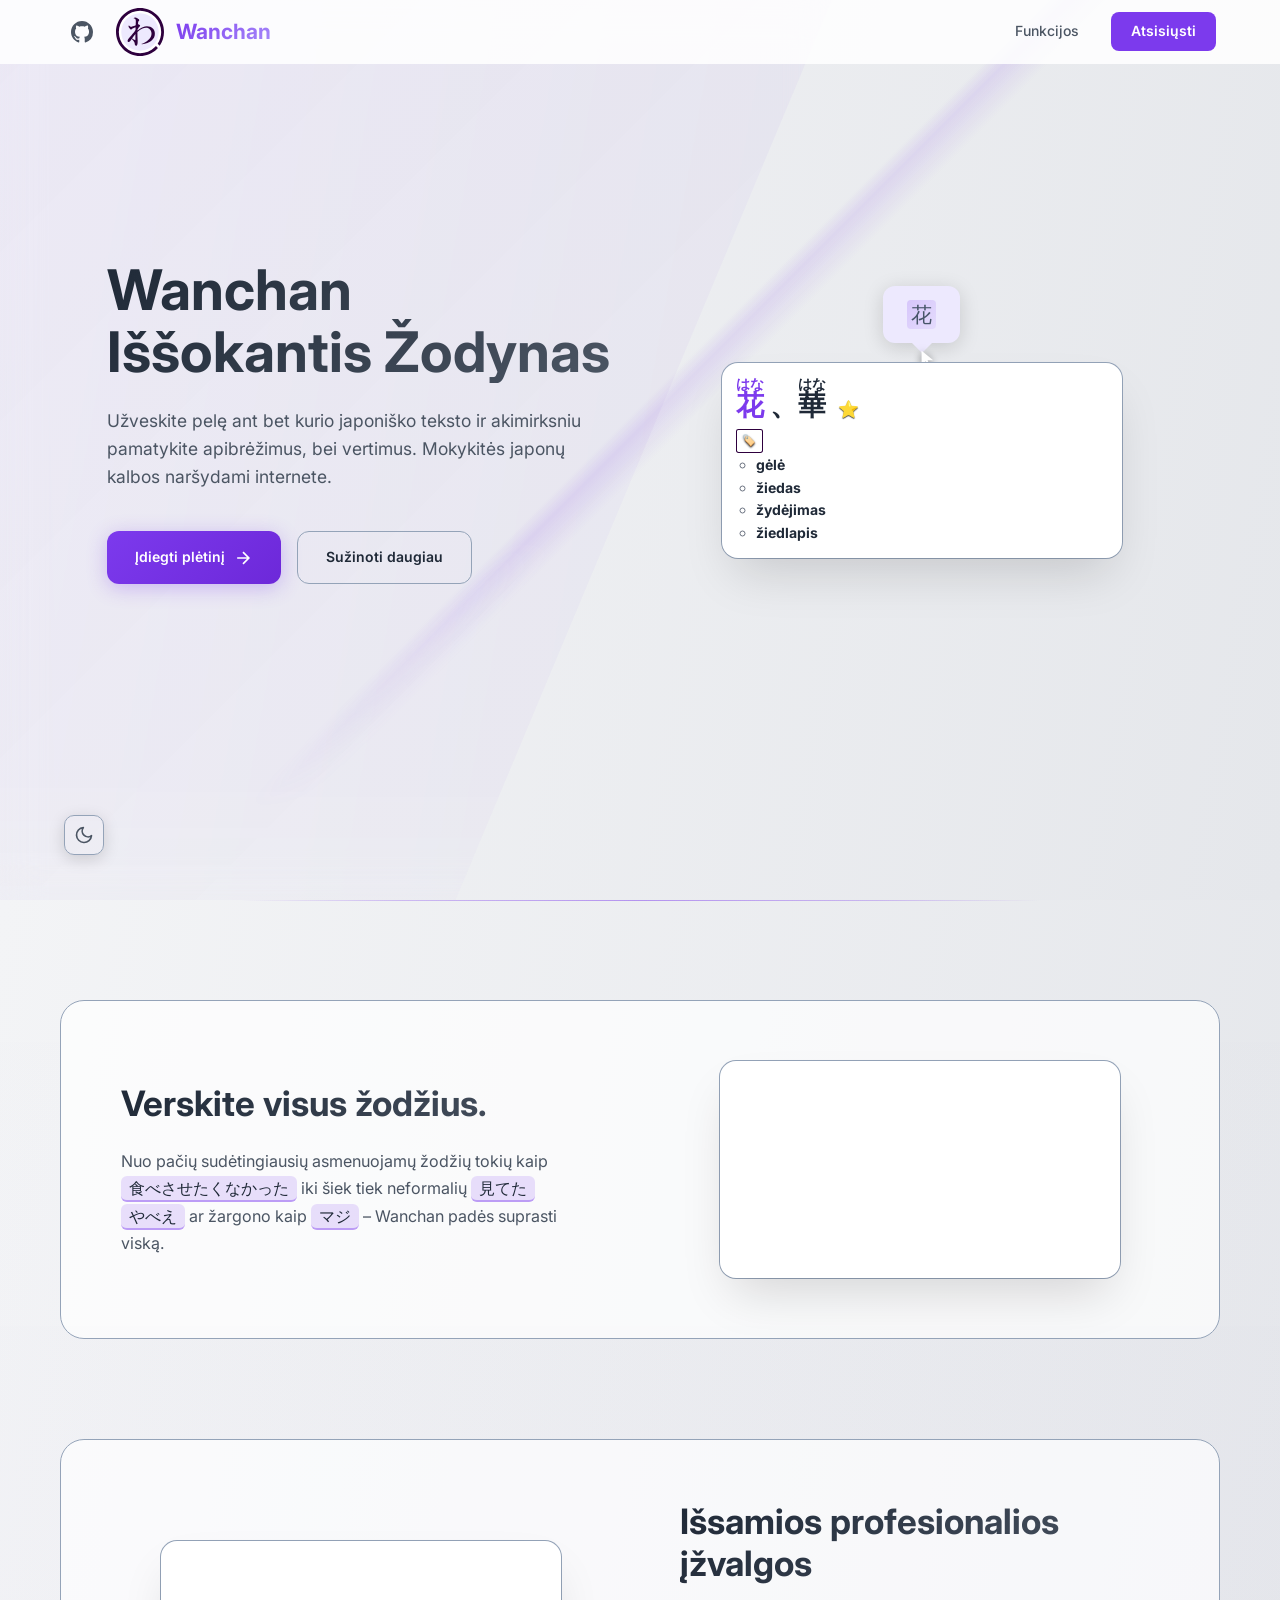
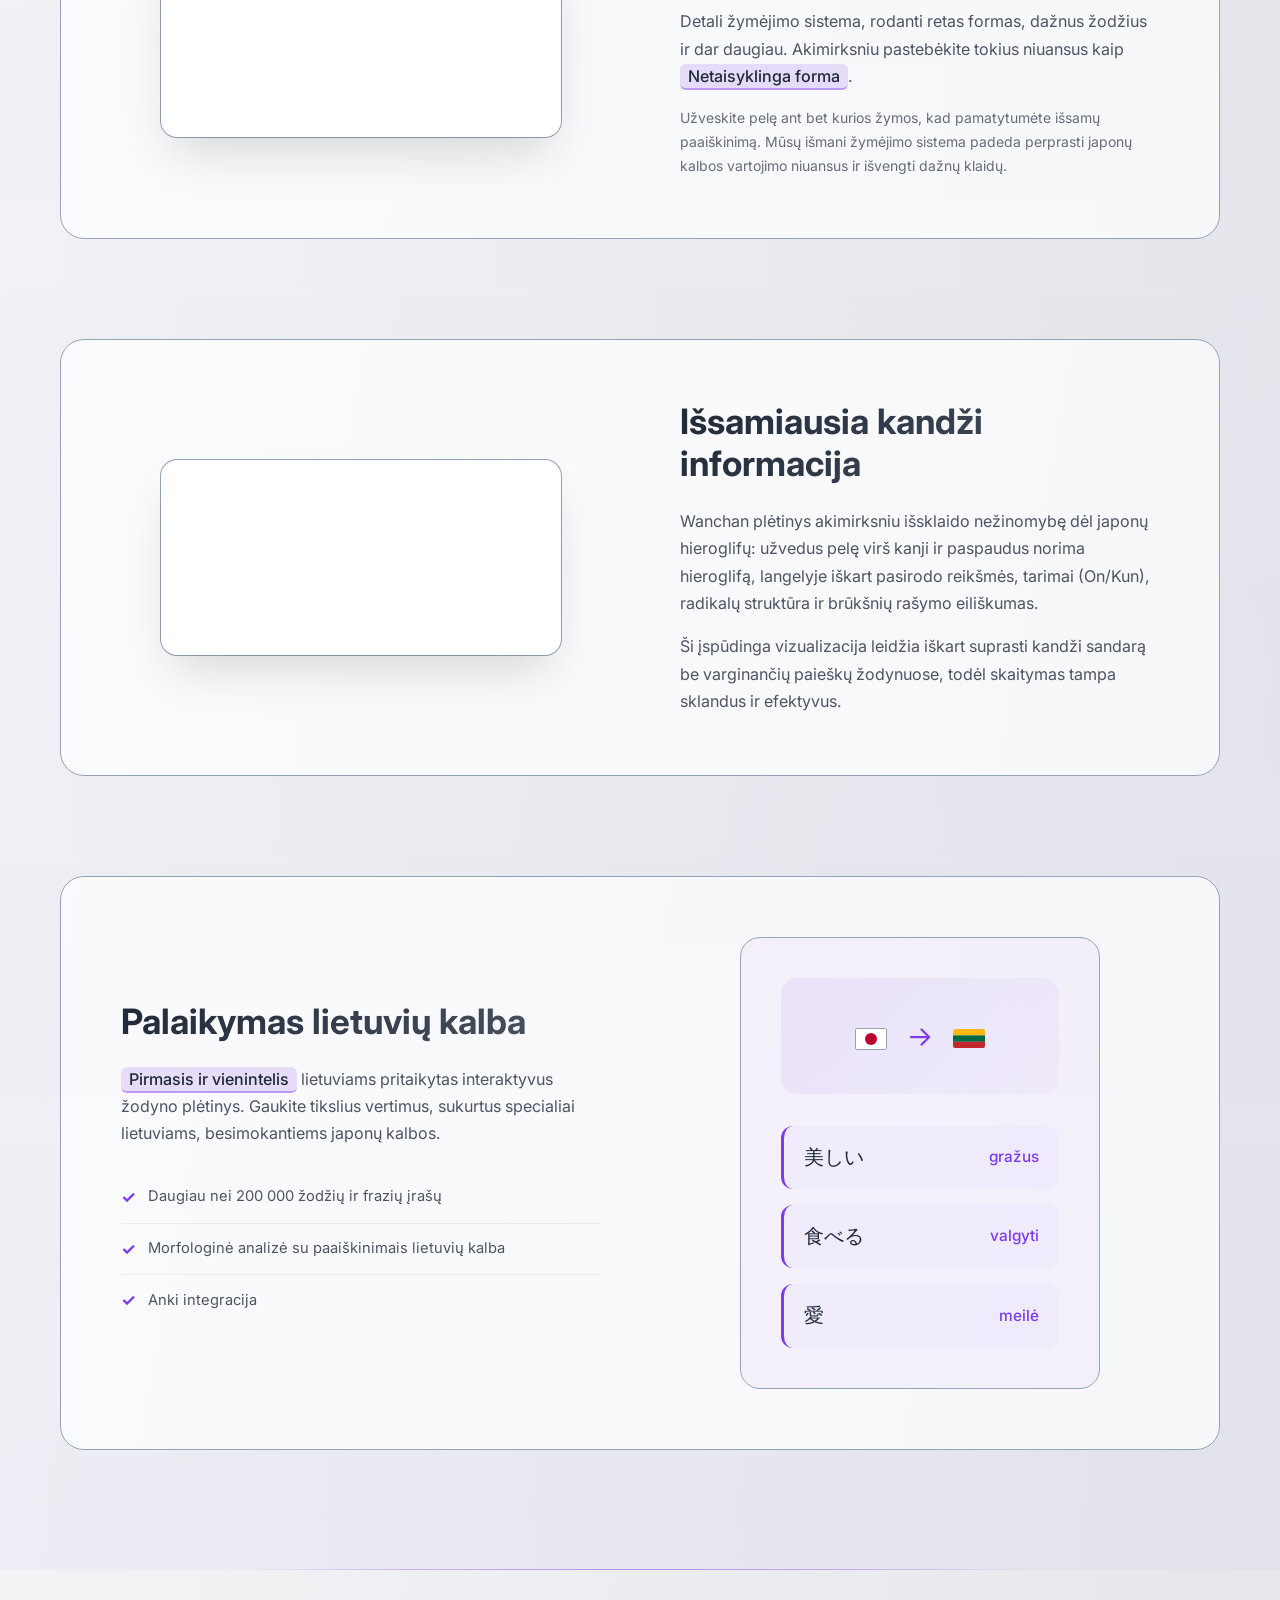
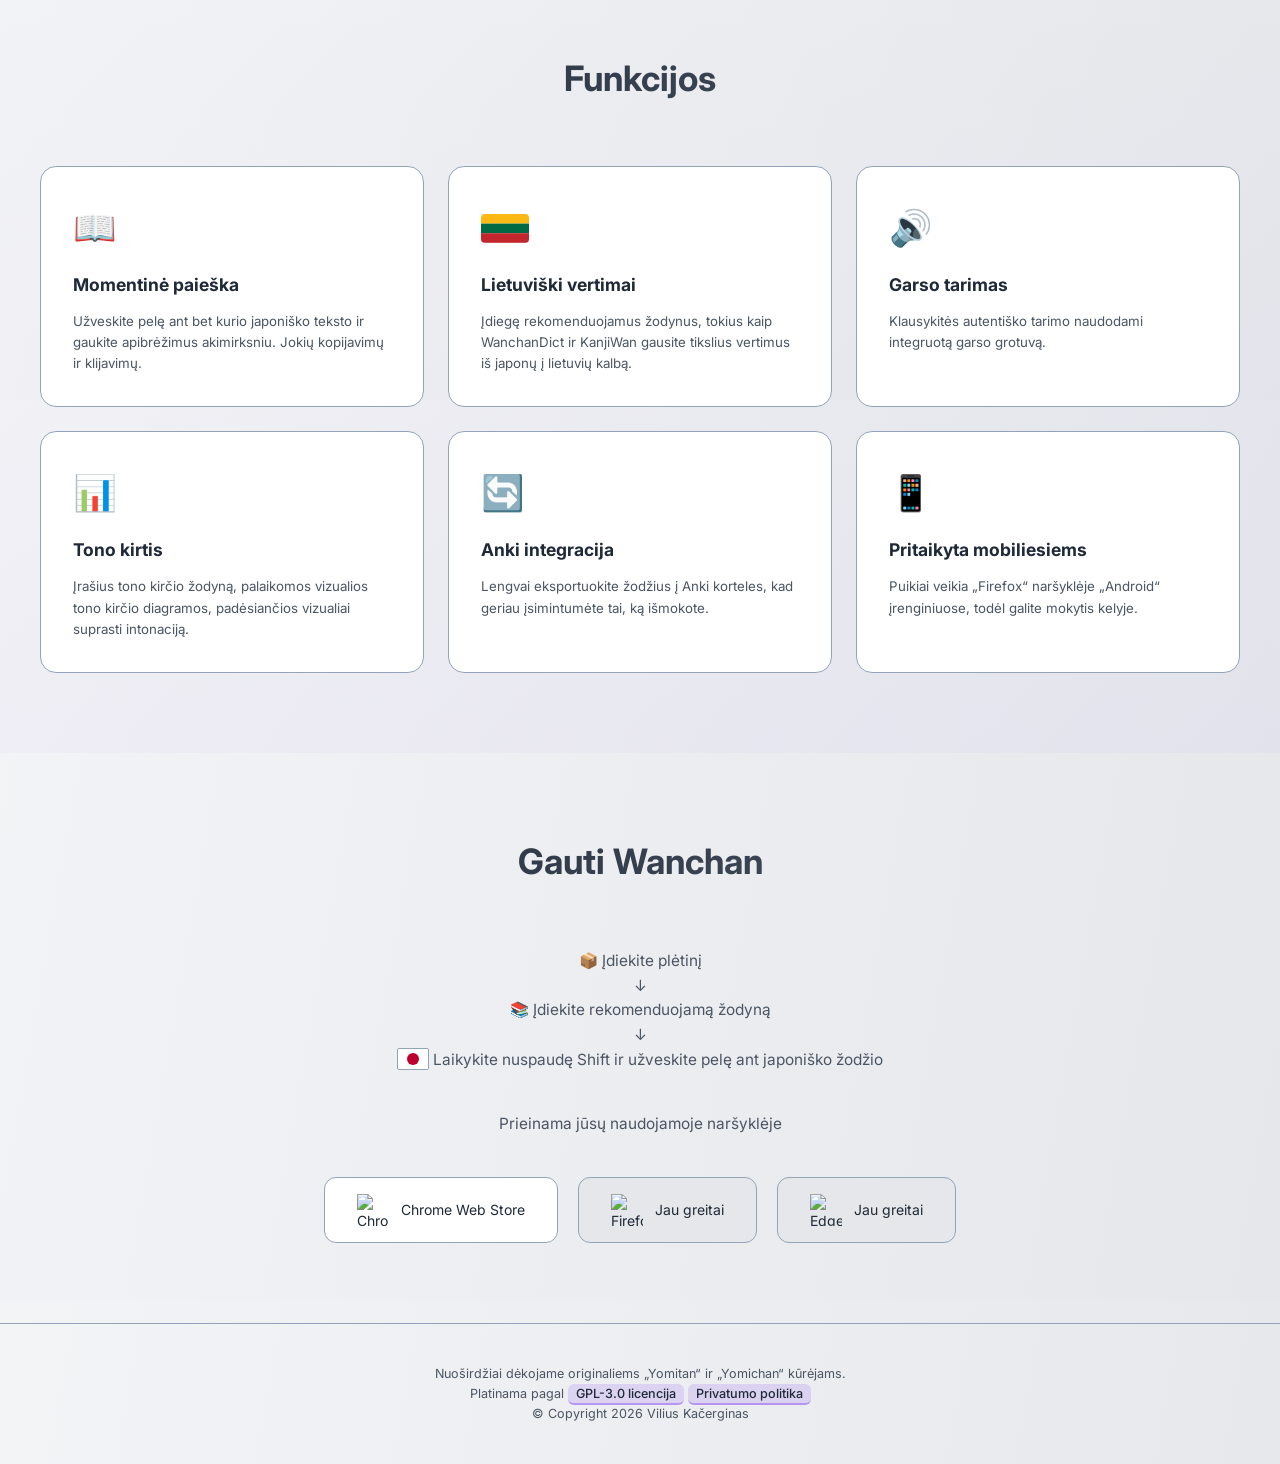
==== index.html @ ca30babe "Add small dowanload guide fix inline css" ====
<!DOCTYPE html>
<html lang="en" data-theme="light">

<head>
    <meta charset="UTF-8">
    <meta name="viewport" content="width=device-width, initial-scale=1.0">
    <meta name="description"
        content="Wanchan - japonų-lietuvių kalbų žodyno naršyklės plėtinys. Išverskite japoniškus žodžius tiesiog naršydami.">
    <title>Wanchan - Japonų-lietuvių kalbų žodynas</title>

    <!-- Fonts -->
    <link rel="preconnect" href="https://fonts.googleapis.com">
    <link rel="preconnect" href="https://fonts.gstatic.com" crossorigin>
    <link href="https://fonts.googleapis.com/css2?family=Inter:wght@400;500;600;700&display=swap" rel="stylesheet">

    <!-- Extension Styles (for popup replica) -->
    <link rel="stylesheet" href="assets/css/extension-styles/material.css">
    <link rel="stylesheet" href="assets/css/extension-styles/display.css">


    <!-- Favicon -->
    <link rel="icon" type="image/svg+xml" href="assets/brand/wanchan.svg">

    <!-- Landing Page Styles -->
    <link rel="stylesheet" href="css/styles.css">

    <!-- Prevent FOUC (Flash of Unstyled Content) -->
    <script>
        const savedTheme = localStorage.getItem('wanchan-theme') || 'light';
        document.documentElement.setAttribute('data-theme', savedTheme);
    </script>
</head>

<body>
    <!-- Header -->
    <header class="site-header">
        <div class="header-container">
            <div class="header-left">
                <a href="https://github.com/viliuskacerginas/wanchan" class="github-link" target="_blank" rel="noopener noreferrer" aria-label="GitHub">
                    <svg class="github-icon" viewBox="0 0 24 24" fill="currentColor" width="24" height="24">
                        <path d="M12 0C5.37 0 0 5.37 0 12c0 5.31 3.435 9.795 8.205 11.385.6.105.825-.255.825-.57 0-.285-.015-1.23-.015-2.235-3.015.555-3.795-.735-4.035-1.41-.135-.345-.72-1.41-1.23-1.695-.42-.225-1.02-.78-.015-.795.945-.015 1.62.87 1.845 1.23 1.08 1.815 2.805 1.305 3.495.99.105-.78.42-1.305.765-1.605-2.67-.3-5.46-1.335-5.46-5.925 0-1.305.465-2.385 1.23-3.225-.12-.3-.54-1.53.12-3.18 0 0 1.005-.315 3.3 1.23.96-.27 1.98-.405 3-.405s2.04.135 3 .405c2.295-1.56 3.3-1.23 3.3-1.23.66 1.65.24 2.88.12 3.18.765.84 1.23 1.905 1.23 3.225 0 4.605-2.805 5.625-5.475 5.925.435.375.81 1.095.81 2.22 0 1.605-.015 2.895-.015 3.3 0 .315.225.69.825.57A12.02 12.02 0 0024 12c0-6.63-5.37-12-12-12z"/>
                    </svg>
                </a>
                <a href="#hero-page" class="logo">
                    <img src="assets/brand/wanchan.svg" alt="Wanchan" class="logo-icon" id="main-logo">
                    <span class="logo-text">Wanchan</span>
                </a>
            </div>
            <button type="button" class="mobile-menu-toggle" aria-label="Atidaryti meniu">
                <svg viewBox="0 0 24 24" fill="none" stroke="currentColor" stroke-width="2" stroke-linecap="round" stroke-linejoin="round">
                    <line x1="3" y1="12" x2="21" y2="12"></line>
                    <line x1="3" y1="6" x2="21" y2="6"></line>
                    <line x1="3" y1="18" x2="21" y2="18"></line>
                </svg>
            </button>
            <nav class="nav-links">
                <a href="#features" class="nav-link">Funkcijos</a>
                <a href="#download" class="nav-link nav-link-cta">Atsisiųsti</a>
            </nav>
        </div>
    </header>

    <div id="page-content">
    <!-- Hero Section -->
    <main class="hero" id="hero-page">
        <div class="hero-container">
            <!-- Left Column: Text -->
            <div class="hero-text">
                <h1 class="hero-title">Wanchan<br>Iššokantis Žodynas</h1>
                <p class="hero-subtitle">
                    Užveskite pelę ant bet kurio japoniško teksto ir akimirksniu pamatykite apibrėžimus, bei
                    vertimus.
                    Mokykitės japonų kalbos naršydami internete.
                </p>
                <div class="hero-cta">
                    <a href="#download" class="btn btn-primary">
                        <span>Įdiegti plėtinį</span>
                        <svg class="btn-icon" viewBox="0 0 24 24" fill="none" stroke="currentColor" stroke-width="2">
                            <path d="M5 12h14M12 5l7 7-7 7" />
                        </svg>
                    </a>
                    <a href="#features" class="btn btn-secondary">Sužinoti daugiau</a>
                </div>
            </div>

            <!-- Right Column: Popup Mockup -->
            <div class="hero-visual">
                <!-- Source text simulation -->
                <div class="source-text-container">
                    <div class="source-text-bubble">
                        <span class="source-text-highlight">花</span>
                    </div>
                    <div class="cursor-indicator"></div>
                </div>

                <!-- Popup Replica Container -->
                <div id="popup-mockup-root" class="popup-mockup-wrapper" data-theme="dark">
                    <div class="content-body-inner">

                        <!-- Entry: 花 -->
                        <div class="entry" data-type="term" data-definition-count="1" data-frequency-count="0"
                            data-pronunciation-count="0">
                            <div class="entry-header">
                                <div class="actions">
                                    <div class="action-button-container">
                                        <button type="button" class="action-button" data-action="play-audio"
                                            title="Groti įrašą" aria-label="Groti įrašą">
                                            <span class="action-icon icon color-icon" data-icon="play-audio"></span>
                                        </button>
                                    </div>
                                </div>
                                <div class="headword-list">
                                    <div class="headword" data-frequency="popular" data-is-primary="true"
                                        data-reading-is-same="false">
                                        <div class="headword-text-container">
                                            <span class="headword-term-outer source-text">
                                                <span class="headword-term" lang="ja">
                                                    <span class="headword-popular"><ruby>花<rt>はな</rt>
                                                        </ruby></span>、<ruby>華<rt>はな</rt></ruby>
                                                </span>
                                            </span>
                                        </div>
                                    </div>
                                </div>
                                <div class="headword-list-tag-list tag-list">
                                    <span class="tag" data-category="popular">
                                        <span class="tag-label"><span class="tag-label-content">⭐</span></span>
                                    </span>
                                </div>
                                <div class="headword-list-details">
                                </div>
                            </div>
                            <div class="entry-body">
                                <div class="entry-body-section" data-section-type="definitions">
                                    <ol class="entry-body-section-content definition-list" data-count="1">
                                        <li class="definition-item" data-index="0">
                                            <div class="definition-item-inner">
                                                <div class="definition-item-content">
                                                    <div class="definition-tag-list tag-list">
                                                        <span class="tag" data-category="partOfSpeech">
                                                            <span class="tag-label"><span
                                                                    class="tag-label-content">🏷️</span></span>
                                                        </span>
                                                    </div>
                                                    <ul class="gloss-list">
                                                        <li class="gloss-item" data-index="0">
                                                            <span class="gloss-content">gėlė</span>
                                                        </li>
                                                        <li class="gloss-item" data-index="0">
                                                            <span class="gloss-content">žiedas</span>
                                                        </li>
                                                        <li class="gloss-item" data-index="0">
                                                            <span class="gloss-content">žydėjimas</span>
                                                        </li>
                                                        <li class="gloss-item" data-index="0">
                                                            <span class="gloss-content">žiedlapis</span>
                                                        </li>
                                                    </ul>
                                                </div>
                                            </div>
                                        </li>
                                    </ol>
                                </div>
                            </div>
                        </div>

                    </div>
                </div>
            </div>
        </div>
    </main>

    <!-- Showcase Section (New) -->
    <section class="feature-showcase">
        <div class="showcase-container">

            <!-- Highlight 1: 食べる (Morphology) -->
            <div class="feature-highlight-card">
                <div class="highlight-content">
                    <h3>Verskite visus žodžius.</h3>
                    <p>Nuo pačių sudėtingiausių asmenuojamų žodžių tokių kaip <span class="highlight-text">食べさせたくなかった</span> iki
                        šiek tiek
                        neformalių <span class="highlight-text">見てた</span> <span class="highlight-text">やべえ</span> ar
                        žargono kaip <span class="highlight-text">マジ</span> – Wanchan
                        padės suprasti viską.</p>
                </div>
                <div class="highlight-visual">
                    <!-- Popup Replica -->
                    <div class="popup-mockup-wrapper popup-mockup-compact" data-theme="dark">
                        <div class="content-body-inner">
                            <div class="entry" data-type="term">
                                <div class="entry-header">
                                    <div class="actions">
                                        <div class="action-button-container">
                                            <button type="button" class="action-button" data-action="play-audio"
                                                title="Groti įrašą" aria-label="Groti įrašą">
                                                <span class="action-icon icon color-icon" data-icon="play-audio"></span>
                                            </button>
                                        </div>
                                    </div>
                                    <div class="headword-list">
                                        <div class="headword" data-is-primary="true">
                                            <div class="headword-text-container">
                                                <span class="headword-term-outer source-text">
                                                    <span class="headword-term headword-popular" lang="ja"><ruby>食<rt>た
                                                            </rt></ruby>べる</span>
                                                </span>
                                            </div>
                                        </div>
                                    </div>
                                    <div class="headword-list-tag-list tag-list">
                                        <span class="tag" data-category="popular"><span class="tag-label"><span
                                                    class="tag-label-content">⭐</span></span></span>
                                    </div>
                                    <div class="headword-list-details">
                                        <ul class="inflection-rule-chains">
                                            <li class="inflection-rule-chain">
                                                <span class="inflection-source-icon"
                                                    data-inflection-source="algorithm"></span>
                                                <span class="inflection">Priežastinė forma</span><span
                                                    class="inflection-separator"></span>
                                                <span class="inflection">-たい</span><span
                                                    class="inflection-separator"></span>
                                                <span class="inflection">Neigiama forma</span><span
                                                    class="inflection-separator"></span>
                                                <span class="inflection">-た</span>
                                            </li>
                                        </ul>
                                    </div>
                                </div>
                                <div class="entry-body">
                                    <div class="entry-body-section">
                                        <ol class="entry-body-section-content definition-list" data-count="0">
                                        <li class="definition-item" data-index="0">
                                            <div class="definition-item-inner">
                                                <div class="definition-item-content">
                                                    <div class="definition-tag-list tag-list">
                                                        <span class="tag" data-category="partOfSpeech">
                                                            <span class="tag-label"><span
                                                                    class="tag-label-content">🏃-ichidan</span></span>
                                                                    <span class="tag-label"><span
                                                                    class="tag-label-content">🏃-trans</span></span>
                                                        </span>
                                                    </div>
                                                    <ul class="gloss-list">
                                                        <li class="gloss-item" data-index="0">
                                                            <span class="gloss-content">valgyti</span>
                                                        </li>
                                                        <li class="gloss-item" data-index="0">
                                                            <span class="gloss-content">pragyventi iš (pvz., atlyginimo)</span>
                                                        </li>
                                                        <li class="gloss-item" data-index="0">
                                                            <span class="gloss-content">gyventi iš</span>
                                                        </li>
                                                        <li class="gloss-item" data-index="0">
                                                            <span class="gloss-content">išsilaikyti iš</span>
                                                        </li>
                                                    </ul>
                                                </div>
                                            </div>
                                        </li>
                                        </ol>
                                    </div>
                                </div>
                            </div>
                        </div>
                    </div>
                </div>
            </div>

            <!-- Highlight 2: 話 (Pro Insights with Interactive Demo) -->
            <div class="feature-highlight-card reverse-layout">
                <div class="highlight-content">
                    <h3>Išsamios profesionalios įžvalgos</h3>
                    <p>Detali žymėjimo sistema, rodanti retas formas, dažnus žodžius ir dar daugiau.
                        Akimirksniu pastebėkite tokius niuansus kaip <span class="highlight-text">Netaisyklinga
                            forma</span>.</p>
                    <p class="highlight-subtext">Užveskite pelę ant bet kurios žymos, kad pamatytumėte išsamų
                        paaiškinimą. Mūsų išmani žymėjimo
                        sistema padeda perprasti japonų kalbos vartojimo niuansus ir išvengti dažnų klaidų.</p>
                </div>
                <div class="highlight-visual">
                    <!-- Interactive Popup Demo -->
                    <div class="popup-demo-wrapper">
                        <div class="popup-mockup-wrapper popup-with-pointer" data-theme="dark">
                            <div class="content-body-inner">
                                <div class="entry" data-type="term">
                                    <div class="entry-header">
                                        <div class="actions">
                                            <div class="action-button-container">
                                                <button type="button" class="action-button" data-action="play-audio"
                                                    title="Groti įrašą" aria-label="Groti įrašą">
                                                    <span class="action-icon icon color-icon"
                                                        data-icon="play-audio"></span>
                                                </button>
                                            </div>
                                        </div>
                                        <div class="headword-list">
                                            <div class="headword" data-is-primary="true">
                                                <div class="headword-text-container">
                                                    <span class="headword-term-outer source-text">
                                                        <span class="headword-term" lang="ja">
                                                            <span class="headword-popular"><ruby>話<rt>はなし</rt>
                                                                </ruby></span>、
                                                            <span class="text-rare"><ruby>話<rt>はな</rt></ruby>し</span>、
                                                            <span class="text-rare"><ruby>咄<rt>はなし</rt></ruby></span>、
                                                            <span class="text-rare"><ruby>噺<rt>はなし</rt></ruby></span>
                                                        </span>
                                                    </span>
                                                </div>
                                            </div>
                                        </div>
                                        <div class="headword-list-details">
                                            <div class="headword-list-tag-list tag-list">
                                                <span class="tag" data-category="popular"><span class="tag-label"><span
                                                            class="tag-label-content">⭐</span></span></span>
                                                <!-- Tag highlight -->
                                                <span class="tag highlight-animation" title="Netaisyklinga forma"
                                                    data-category="archaism">
                                                    <!-- Animated mouse pointer -->
                                                    <span class="animated-cursor"></span>
                                                    <span class="tag-label">
                                                        <span class="tag-label-content" lang="ja">💢</span>
                                                    </span>
                                                </span>
                                                <span class="tag" title="Retai vartojama kanji forma"
                                                    data-category="archaism">
                                                    <span class="tag-label">
                                                        <span class="tag-label-content" lang="ja">無</span>
                                                    </span>
                                                </span>
                                            </div>
                                        </div>
                                    </div>
                                    <div class="entry-body">
                                        <div class="entry-body-section">
                                        <ol class="entry-body-section-content definition-list">
                                                <li class="definition-item">
                                                    <div class="definition-item-inner">
                                                        <div class="definition-item-content">
                                                            <div class="definition-tag-list tag-list">
                                                                <span class="tag" data-category="partOfSpeech"><span
                                                                        class="tag-label"><span
                                                                            class="tag-label-content">🏷️</span></span></span>
                                                            </div>
                                                            <ul class="gloss-list">
                                                                <li class="gloss-item"><span
                                                                        class="gloss-content">kalba</span>
                                                                </li>
                                                                <li class="gloss-item"><span
                                                                        class="gloss-content">pokalbis</span>
                                                                </li>
                                                                <li class="gloss-item"><span
                                                                        class="gloss-content">šneka</span>
                                                                </li>
                                                            </ul>
                                                        </div>
                                                    </div>
                                                </li>
                                            </ol>
                                        </div>
                                    </div>
                                </div>
                            </div>

                            <!-- Animated Footer Tooltip - positioned absolutely at bottom -->
                            <div class="animated-footer-tooltip">
                                <div class="tooltip-content">
                                    <div class="tooltip-body">
                                        <div class="tooltip-title">Netaisyklinga forma</div>
                                        <div class="tooltip-subtitle">
                                            <ruby>話<rt>はな</rt></ruby>し
                                        </div>
                                    </div>
                                    <button type="button" class="tooltip-close">✕</button>
                                </div>
                            </div>
                        </div>
                    </div>
                </div>
            </div>

            <!-- Highlight 2.5: 話 (Kandži details) -->
            <div class="feature-highlight-card reverse-layout">
                <div class="highlight-content">
                    <h3>Išsamiausia kandži informacija</h3>
                    <p>Wanchan plėtinys akimirksniu išsklaido nežinomybę dėl japonų hieroglifų: užvedus pelę virš kanji ir paspaudus norima hieroglifą,
                     langelyje iškart pasirodo reikšmės, tarimai (On/Kun), radikalų struktūra ir brūkšnių rašymo eiliškumas.</p>
                     <p>Ši įspūdinga vizualizacija leidžia iškart suprasti kandži sandarą be varginančių
                     paieškų žodynuose, todėl skaitymas tampa sklandus ir efektyvus.</p>
                </div>
                <div class="highlight-visual">
                    <!-- Interactive Popup Demo -->
                    <div class="popup-demo-wrapper">
                        <div class="popup-mockup-wrapper popup-with-pointer" data-theme="dark">
                            <div class="content-body-inner">
                                <div class="entry" data-type="term">
                                    <div class="entry-header">
                                        <div class="actions">
                                            <div class="action-button-container">
                                                <button type="button" class="action-button" data-action="play-audio"
                                                    title="Groti įrašą" aria-label="Groti įrašą">
                                                    <span class="action-icon icon color-icon"
                                                        data-icon="play-audio"></span>
                                                </button>
                                            </div>
                                        </div>
                                        <div class="headword-list">
                                            <div class="headword" data-is-primary="true">
                                                <div class="headword-text-container">
                                                    <span class="headword-term-outer source-text">
                                                        <span class="headword-term" lang="ja">
                                                            <!-- Animated mouse pointer -->
                                                    <span class="animated-cursor"></span>
                                                            <!-- Highlight Kandži -->
                                                            <span class="headword-popular highlight-animation"><ruby>話<rt>はなし</rt>
                                                                </ruby></span>、
                                                            <span class="text-rare"><ruby>話<rt>はな</rt></ruby>し</span>、
                                                            <span class="text-rare"><ruby>咄<rt>はなし</rt></ruby></span>、
                                                            <span class="text-rare"><ruby>噺<rt>はなし</rt></ruby></span>
                                                        </span>
                                                    </span>
                                                </div>
                                            </div>
                                        </div>
                                        <div class="headword-list-details">
                                            <div class="headword-list-tag-list tag-list">
                                                <span class="tag" data-category="popular"><span class="tag-label"><span
                                                            class="tag-label-content">⭐</span></span></span>
                                                <span class="tag" title="Netaisyklinga forma"
                                                    data-category="archaism">
                                                    <span class="tag-label">
                                                        <span class="tag-label-content" lang="ja">💢</span>
                                                    </span>
                                                </span>
                                                <span class="tag" title="Retai vartojama kanji forma"
                                                    data-category="archaism">
                                                    <span class="tag-label">
                                                        <span class="tag-label-content" lang="ja">無</span>
                                                    </span>
                                                </span>
                                            </div>
                                        </div>
                                    </div>
                                    <div class="entry-body">
                                        <div class="entry-body-section">
                                        <ol class="entry-body-section-content definition-list">
                                                <li class="definition-item">
                                                    <div class="definition-item-inner">
                                                        <div class="definition-item-content">
                                                            <div class="definition-tag-list tag-list">
                                                                <span class="tag" data-category="partOfSpeech"><span
                                                                        class="tag-label"><span
                                                                            class="tag-label-content">🏷️</span></span></span>
                                                            </div>
                                                            <ul class="gloss-list">
                                                                <li class="gloss-item"><span
                                                                        class="gloss-content">kalba</span>
                                                                </li>
                                                                <li class="gloss-item"><span
                                                                        class="gloss-content">pokalbis</span>
                                                                </li>
                                                                <li class="gloss-item"><span
                                                                        class="gloss-content">šneka</span>
                                                                </li>
                                                            </ul>
                                                        </div>
                                                    </div>
                                                </li>
                                            </ol>
                                        </div>
                                    </div>
                                </div>
                            </div>
                        </div>
                    </div>
                </div>
            </div>

            <!-- Highlight 3: Native Lithuanian Support -->
            <div class="feature-highlight-card">
                <div class="highlight-content">
                    <h3>Palaikymas lietuvių kalba</h3>
                    <p><span class="highlight-text">Pirmasis ir vienintelis</span> lietuviams pritaikytas interaktyvus žodyno
                        plėtinys.
                        Gaukite tikslius vertimus, sukurtus specialiai lietuviams, besimokantiems japonų kalbos.</p>
                    <ul class="highlight-features-list">
                        <li><span class="feature-check">✓</span> Daugiau nei 200 000 žodžių ir frazių įrašų</li>
                        <li><span class="feature-check">✓</span> Morfologinė analizė su paaiškinimais lietuvių kalba</li>
                        <li><span class="feature-check">✓</span> Anki integracija</li>
                    </ul>
                </div>
                <div class="highlight-visual">
                    <div class="language-showcase">
                        <div class="language-card">
                            <span class="language-flag">
                                <svg class="flag-icon flag-jp" xmlns="http://www.w3.org/2000/svg" viewBox="0 0 3 2">
                                    <rect width="3" height="2" fill="#ffffff"/>
                                    <circle cx="1.5" cy="1" r="0.6" fill="#bc002d"/>
                                </svg>
                            </span>
                            <span class="language-arrow">→</span>
                            <span class="language-flag">
                                <svg class="flag-icon" xmlns="http://www.w3.org/2000/svg" viewBox="0 0 5 3">
                                    <rect width="5" height="1" fill="#fdb913"/>
                                    <rect width="5" height="1" y="1" fill="#006a44"/>
                                    <rect width="5" height="1" y="2" fill="#c1272d"/>
                                </svg>
                            </span>
                        </div>
                        <div class="language-examples">
                            <div class="example-pair">
                                <span class="jp-text">美しい</span>
                                <span class="lt-text">gražus</span>
                            </div>
                            <div class="example-pair">
                                <span class="jp-text">食べる</span>
                                <span class="lt-text">valgyti</span>
                            </div>
                            <div class="example-pair">
                                <span class="jp-text">愛</span>
                                <span class="lt-text">meilė</span>
                            </div>
                        </div>
                    </div>
                </div>
            </div>

        </div>
    </section>

    <!-- Features Section -->
    <section id="features" class="features-section">
        <div class="features-container">
            <h2 class="section-title">Funkcijos</h2>
            <div class="features-grid">
                <div class="feature-card">
                    <div class="feature-icon">📖</div>
                    <h3>Momentinė paieška</h3>
                    <p>Užveskite pelę ant bet kurio japoniško teksto ir gaukite apibrėžimus akimirksniu. Jokių
                        kopijavimų ir klijavimų.</p>
                </div>
                <div class="feature-card">
                    <div class="feature-icon">
                        <svg class="flag-icon flag-lg" xmlns="http://www.w3.org/2000/svg" viewBox="0 0 5 3">
                            <rect width="5" height="1" fill="#fdb913"/>
                            <rect width="5" height="1" y="1" fill="#006a44"/>
                            <rect width="5" height="1" y="2" fill="#c1272d"/>
                        </svg>
                    </div>
                    <h3>Lietuviški vertimai</h3>
                    <p>Įdiegę rekomenduojamus žodynus, tokius kaip WanchanDict ir KanjiWan gausite tikslius vertimus iš japonų į lietuvių kalbą.</p>
                </div>
                <div class="feature-card">
                    <div class="feature-icon">🔊</div>
                    <h3>Garso tarimas</h3>
                    <p>Klausykitės autentiško tarimo naudodami integruotą garso grotuvą.</p>
                </div>
                <div class="feature-card">
                    <div class="feature-icon">📊</div>
                    <h3>Tono kirtis</h3>
                    <p>Įrašius tono kirčio žodyną, palaikomos vizualios tono kirčio diagramos, padėsiančios vizualiai suprasti intonaciją.</p>
                </div>
                <div class="feature-card">
                    <div class="feature-icon">🔄</div>
                    <h3>Anki integracija</h3>
                    <p>Lengvai eksportuokite žodžius į Anki korteles, kad geriau įsimintumėte tai, ką išmokote.</p>
                </div>
                <div class="feature-card">
                    <div class="feature-icon">📱</div>
                    <h3>Pritaikyta mobiliesiems</h3>
                    <p>Puikiai veikia „Firefox“ naršyklėje „Android“ įrenginiuose, todėl galite mokytis kelyje.</p>
                </div>
            </div>
        </div>
    </section>

    <!-- Download Section -->
    <section id="download" class="download-section">
        <div class="download-container">
            <h2 class="section-title">Gauti Wanchan</h2>
            <p class="download-subtitle">
                    📦 Įdiekite plėtinį<br>↓<br>
📚 Įdiekite rekomenduojamą žodyną<br>↓<br>
<svg class="flag-icon flag-jp" xmlns="http://www.w3.org/2000/svg" viewBox="0 0 3 2">
                                    <rect width="3" height="2" fill="#ffffff"/>
                                    <circle cx="1.5" cy="1" r="0.6" fill="#bc002d"/>
                                </svg> Laikykite nuspaudę Shift ir užveskite pelę ant japoniško žodžio</p>
            <p class="download-subtitle">Prieinama jūsų naudojamoje naršyklėje </p>
            <div class="download-buttons">
                <a href="#" class="download-btn">
                    <img src="assets/icons/chrome-logo.svg" alt="Chrome" class="browser-icon">
                    <span>Chrome Web Store</span>
                </a>
                <a href="#" class="download-btn-soon">
                    <img src="assets/icons/fx-logo.svg" alt="Firefox" class="browser-icon">
                    <span>Jau greitai</span>
                </a>
                <a href="#" class="download-btn-soon">
                    <img src="assets/icons/edge-logo.svg" alt="Edge" class="browser-icon">
                    <span>Jau greitai</span>
                </a>
            </div>
        </div>
    </section>

    <!-- Footer -->
    <footer class="site-footer">
        <div class="footer-container">
            <p>Nuoširdžiai dėkojame originaliems „Yomitan“ ir „Yomichan“ kūrėjams.<br> Platinama pagal <a class="highlight-text" href="https://github.com/viliuskacerginas/wanchan/blob/master/LICENSE">GPL-3.0 licencija</a>
            <a class="highlight-text" href="https://github.com/viliuskacerginas/wanchan/blob/master/PRIVACY-POLICY.md">Privatumo politika</a><br>&copy; Copyright 2026 Vilius Kačerginas</p>
        </div>
    </footer>
    </div>

    <!-- Theme Toggle (Fixed bottom-left) -->
    <button type="button" id="theme-toggle" class="theme-toggle fixed-theme-toggle" aria-label="Perjungti temą">
        <svg class="theme-icon sun-icon" viewBox="0 0 24 24" fill="none" stroke="currentColor" stroke-width="2" stroke-linecap="round" stroke-linejoin="round">
            <circle cx="12" cy="12" r="5"/>
            <line x1="12" y1="1" x2="12" y2="3"/>
            <line x1="12" y1="21" x2="12" y2="23"/>
            <line x1="4.22" y1="4.22" x2="5.64" y2="5.64"/>
            <line x1="18.36" y1="18.36" x2="19.78" y2="19.78"/>
            <line x1="1" y1="12" x2="3" y2="12"/>
            <line x1="21" y1="12" x2="23" y2="12"/>
            <line x1="4.22" y1="19.78" x2="5.64" y2="18.36"/>
            <line x1="18.36" y1="5.64" x2="19.78" y2="4.22"/>
        </svg>
        <svg class="theme-icon moon-icon" viewBox="0 0 24 24" fill="none" stroke="currentColor" stroke-width="2" stroke-linecap="round" stroke-linejoin="round">
            <path d="M21 12.79A9 9 0 1111.21 3 7 7 0 0021 12.79z"/>
        </svg>
    </button>

    <script src="js/script.js"></script>
</body>

</html>
---- assets/css/extension-styles/material.css ----
/*
 * Copyright (C) 2026       Vilius Kačerginas
 * Copyright (C) 2023-2025  Yomitan Authors
 * Copyright (C) 2020-2022  Yomichan Authors
 *
 * This program is free software: you can redistribute it and/or modify
 * it under the terms of the GNU General Public License as published by
 * the Free Software Foundation, either version 3 of the License, or
 * (at your option) any later version.
 *
 * This program is distributed in the hope that it will be useful,
 * but WITHOUT ANY WARRANTY; without even the implied warranty of
 * MERCHANTABILITY or FITNESS FOR A PARTICULAR PURPOSE.  See the
 * GNU General Public License for more details.
 *
 * You should have received a copy of the GNU General Public License
 * along with this program.  If not, see <https://www.gnu.org/licenses/>.
 */
 
/* Generated Overrides for material.css */

/* Variables */
:root {
    /* --- WANCHAN DESIGN SYSTEM --- */
    /* Primary Brand Colors */
    --wanchan-amber: #f5a623;
    --wanchan-amber-light: #fcd34d;
    --wanchan-amber-dark: #d97706;

    --wanchan-purple: #7c3aed;
    --wanchan-purple-light: #a78bfa;
    --wanchan-purple-lighter: #c4b5fd;
    --wanchan-purple-lightest: #ede9fe;
    --wanchan-purple-dark: #6d28d9;
    --wanchan-purple-darker: #5b21b6;
    --wanchan-purple-base: #2e003e;

    /* Neutrals */
    --wanchan-iron: #888888;
    --wanchan-slate: #66648b;
    --wanchan-slate-light: #94a3b8;
    --wanchan-slate-dark: #475569;

    /* Surfaces - Light Mode */
    --wanchan-bg-light: #f3f4f6;      /* App Background */
    --wanchan-surface-light: #ffffff; /* Card Background */
    --wanchan-text-primary-light: #1f2937;
    --wanchan-text-secondary-light: #4b5563;
    --wanchan-border-light: #e5e7eb;

    /* Surfaces - Dark Mode Vars (Used in data-theme=dark) */
    --wanchan-bg-dark: #111827;       /* App Background - Deep Space */
    --wanchan-surface-dark: #1f2937;  /* Card Background - Dark Blue-Grey */
    --wanchan-text-primary-dark: #f9fafb;
    --wanchan-text-secondary-dark: #d1d5db;
    --wanchan-border-dark: #374151;

    /* --- YOMITAN MAPPINGS --- */
    --font-size-no-units: 14;
    --font-size: calc(1px * var(--font-size-no-units));

    --font-size-small-no-units: 12;
    --font-size-small: calc(1em * var(--font-size-small-no-units) / var(--font-size-no-units));

    --line-height-no-units: 24; /* Increased line-height for readability (Wanchan) */
    --line-height: calc(var(--line-height-no-units) / var(--font-size-no-units));

    --animation-duration: 0.2s; /* Slightly slower, smoother animation */
    --animation-duration2: calc(var(--animation-duration) * 2);

    --checkbox-size: calc(18em / var(--font-size-no-units)); /* Larger targets */
    --icon-button-size: calc(40em / var(--font-size-no-units));
    --radio-size: calc(20em / var(--font-size-no-units));
    --toggle-size: calc(18em / var(--font-size-no-units));

    --input-font-size-no-units: 1;
    --input-font-size: calc(1em * var(--input-font-size-no-units));

    /* More spacious inputs */
    --input-spacing: calc(16em / var(--font-size-no-units));
    --input-width: calc(100em / (var(--font-size-no-units) * var(--input-font-size-no-units)) - var(--input-spacing) / 2);
    --input-width-large: calc(240em / (var(--font-size-no-units) * var(--input-font-size-no-units)));
    --input-height: calc(36em / (var(--font-size-no-units) * var(--input-font-size-no-units)));

    --input-border-radius: 8px;   /* Wanchan Roundness */
    --textarea-line-height: 1.4em;
    --textarea-padding: 0.75em;

    --material-arrow-dimension1: calc(5em / var(--font-size-no-units));
    --material-arrow-dimension2: calc(10em / var(--font-size-no-units));

    --button-border-radius: 8px; /* Wanchan Roundness */
    --button-default-shadow-params: 0 2px 4px rgba(0, 0, 0, 0.1);

    --thin-border-size: 1px;

    --menu-border-radius: 12px; /* Wanchan Roundness */
    --menu-shadow: 0 4px 6px -1px rgba(0, 0, 0, 0.1), 0 2px 4px -1px rgba(0, 0, 0, 0.06);

    --selectable-indicator-transition1:
        transform 0s ease-in-out var(--animation-duration2),
        background-color var(--animation-duration2) ease-in-out,
        opacity var(--animation-duration2) ease-in-out,
        visibility 0s ease-in-out var(--animation-duration2);
    --selectable-indicator-transition2:
        transform var(--animation-duration2) ease-in-out,
        background-color var(--animation-duration2) ease-in-out,
        opacity var(--animation-duration2) ease-in-out,
        visibility var(--animation-duration2) ease-in-out;

    /* Light Mode Default Mappings */
    --text-color: var(--wanchan-text-primary-light);
    --text-color-light1: #374151;
    --text-color-light2: var(--wanchan-text-secondary-light);
    --text-color-light3: #6b7280;
    --text-color-light4: var(--wanchan-iron);

    --background-color: var(--wanchan-bg-light);
    --background-color-light: var(--wanchan-surface-light);
    --background-color-dark1: #e5e7eb;

    --shadow-color: rgba(0, 0, 0, 0.1);
    --shadow-color-off: rgba(0, 0, 0, 0);
    --shadow-color-light: rgba(0, 0, 0, 0.05);

    /* Actions - Purple for Light Mode */
    --accent-color: var(--wanchan-purple);
    --accent-color-light: var(--wanchan-purple-light);
    --accent-color-lighter: var(--wanchan-purple-lighter);
    --accent-color-lightest: var(--wanchan-purple-lightest);
    --accent-color-dark: var(--wanchan-purple-dark);

    --accent-color-transparent0: rgba(124, 58, 237, 0);
    --accent-color-transparent5: rgba(124, 58, 237, 0.05);
    --accent-color-transparent25: rgba(124, 58, 237, 0.25);

    /* Danger */
    --danger-color: #dc2626; /* Red-600 */
    --danger-color-light: #ef4444;
    --danger-color-lighter: #f87171;
    --danger-color-lightest: #fecaca;
    --danger-color-transparent0: rgba(220, 38, 38, 0);
    --danger-color-transparent5: rgba(220, 38, 38, 0.05);
    --danger-color-transparent25: rgba(220, 38, 38, 0.25);

    --success-color: #10b981; /* Emerald-500 */

    --disabled-color: #9ca3af;
    --disabled-color-light: #d1d5db;
    --disabled-color-lighter: #e5e7eb;

    /* Input Fields */
    --input-background-color: #f3f4f6;
    --input-background-color-dark: #f3f4f6;
    --input-background-color-darker: #e5e7eb;
    --input-outline-color: var(--wanchan-purple);
    --input-border-color: var(--wanchan-border-light);

    --button-default-text-color: #ffffff;
    --button-default-border-color: #d1d5db;
    --button-default-icon-color: #4b5563;
    --button-default-icon-color-light: #6b7280;

    --checkbox-checked-color: var(--accent-color);
    --checkbox-unchecked-color: #6b7280;
    --checkbox-check-color: #ffffff;
    --checkbox-disabled-color: var(--disabled-color);

    --toggle-track-color: #d1d5db;
    --toggle-knob-color: #ffffff;

    --selectable-indicator-color: rgba(124, 58, 237, 0.1);

    --menu-item-hover-color: #f3f4f6;
    --menu-item-active-color: #e5e7eb;
}


:root[data-theme=dark] {
    --text-color: var(--wanchan-text-primary-dark);
    --text-color-light1: #d1d5db;
    --text-color-light2: #9ca3af;
    --text-color-light3: #9096a2;
    --text-color-light4: #7c8a9c;

    --background-color: var(--wanchan-bg-dark);
    --background-color-light: var(--wanchan-surface-dark);
    --background-color-dark1: #1f2937;

    --shadow-color: rgba(0, 0, 0, 0.5);
    --shadow-color-off: rgba(255, 255, 255, 0);
    --shadow-color-light: rgba(255, 255, 255, 0.085);

    /* Amber Accent in Dark Mode */
    --accent-color: var(--wanchan-amber); /* Keep Amber popping */
    --accent-color-light: #fbbf24;
    --accent-color-lighter: #fcd34d;
    --accent-color-lightest: #fde68a;

    --accent-color-transparent0: rgba(245, 166, 35, 0);
    --accent-color-transparent5: rgba(245, 166, 35, 0.05);
    --accent-color-transparent25: rgba(245, 166, 35, 0.25);

    --danger-color: #ef4444;
    --danger-color-light: #dc2626;
    --danger-color-lighter: #991b1b;
    --danger-color-lightest: #7f1d1d;

    --danger-color-transparent0: rgba(239, 68, 68, 0);
    --danger-color-transparent5: rgba(239, 68, 68, 0.05);
    --danger-color-transparent25: rgba(239, 68, 68, 0.25);

    --success-color: #10b981;

    --disabled-color: #374151;
    --disabled-color-light: #4b5563;
    --disabled-color-lighter: #6b7280;

    --input-background-color: #111827;
    --input-background-color-dark: #374151;
    --input-background-color-darker: #4b5563;
    --input-outline-color: var(--wanchan-amber);
    --input-border-color: var(--wanchan-border-dark);

    --button-default-text-color: #f9fafb;
    --button-default-border-color: #374151;
    --button-default-icon-color: #9ca3af;
    --button-default-icon-color-light: #6b7280;

    --checkbox-unchecked-color: #6b7280;

    --toggle-track-color: #4b5563;
    --toggle-knob-color: #f9fafb;

    --selectable-indicator-color: rgba(245, 166, 35, 0.15);

    --menu-item-hover-color: #374151;
    --menu-item-active-color: #4b5563;
}


/* Root styles */
:root {
    font-family: Inter, Roboto, 'San Francisco', 'Segoe UI', system-ui, sans-serif;
    font-size: var(--font-size);
    line-height: var(--line-height);
    height: 100%;
}


/* Material design select */
select {
    width: var(--input-width-large);
    height: var(--input-height);
    line-height: var(--line-height);
    border: 1px solid var(--input-border-color);
    border-radius: var(--input-border-radius);
    box-sizing: border-box;
    padding: 0 0.5em;
    appearance: none;
    -moz-appearance: none;
    -webkit-appearance: none;
    background-image: url(/images/material-down-arrow.svg);
    background-repeat: no-repeat;
    background-position: right calc(10em / var(--font-size-no-units)) center;
    background-color: var(--input-background-color);
    background-size: var(--material-arrow-dimension2) var(--material-arrow-dimension1);
    cursor: pointer;
    color: var(--text-color);
    font-size: var(--input-font-size);
    transition: border-color var(--animation-duration) ease-in-out, box-shadow var(--animation-duration) ease-in-out;
}


select:hover {
    border-color: var(--wanchan-purple-light);
}


select:focus {
    outline: none;
    border-color: var(--wanchan-purple);
    box-shadow: 0 0 0 2px var(--accent-color-transparent25);
}


/* Light mode overrides for select */
:root:not([data-theme=dark]) select:hover {
    border-color: var(--wanchan-purple-light);
}


:root:not([data-theme=dark]) select:focus {
    border-color: var(--wanchan-purple);
}


/* Dark mode overrides for select */
:root[data-theme=dark] select:hover {
    border-color: var(--wanchan-amber-light);
}


:root[data-theme=dark] select:focus {
    border-color: var(--wanchan-amber);
}


/* Basic styling for options (browser support varies) */
select option {
    background-color: var(--background-color-light);
    color: var(--text-color);
    padding: 0.5em;
}

/* h1 themed colors */
h1 {
    color: var(--wanchan-purple);
}

:root[data-theme=dark] h1 {
    color: var(--wanchan-amber);
}
---- assets/css/extension-styles/display.css ----
/*
 * Copyright (C) 2026       Vilius Kačerginas
 * Copyright (C) 2023-2025  Yomitan Authors
 * Copyright (C) 2020-2022  Yomichan Authors
 *
 * This program is free software: you can redistribute it and/or modify
 * it under the terms of the GNU General Public License as published by
 * the Free Software Foundation, either version 3 of the License, or
 * (at your option) any later version.
 *
 * This program is distributed in the hope that it will be useful,
 * but WITHOUT ANY WARRANTY; without even the implied warranty of
 * MERCHANTABILITY or FITNESS FOR A PARTICULAR PURPOSE.  See the
 * GNU General Public License for more details.
 *
 * You should have received a copy of the GNU General Public License
 * along with this program.  If not, see <https://www.gnu.org/licenses/>.
 */
 
/* Generated Overrides for display.css */

/* Variables */
:root {
    /* Strings */
    --compact-list-separator: ' | ';

    --disambiguation-separator: ', ';
    --disambiguation-reading-separator: ':';

    --headword-separator: '\3001';

    --inflection-separator: '\00AB';

    /* Layout */
    --font-size-no-units: 14;
    --font-size: calc(1px * var(--font-size-no-units));
    --query-parser-font-size-no-units: 2;
    --query-parser-font-size: calc(1em * var(--query-parser-font-size-no-units));
    --h2-font-size-no-units: 1.25;
    --h2-font-size: calc(1em * var(--h2-font-size-no-units));

    --headword-font-size-no-units: 2;
    --headword-font-size: calc(1em * var(--headword-font-size-no-units));
    --headword-reading-font-size-no-units: 0.75;
    --headword-reading-font-size: calc(var(--headword-reading-font-size-no-units) * var(--headword-font-size));
    --headword-reading-space: 0.5em;
    --headword-list-end-space: 0.5em;
    --headword-thin-border-size: calc(1em / (var(--headword-font-size-no-units) * var(--font-size-no-units)));

    --line-height-no-units: 20;
    --line-height: calc(var(--line-height-no-units) / var(--font-size-no-units));

    --thin-border-size: calc(1em / var(--font-size-no-units));

    --action-button-size-no-units: 16;
    --action-button-size: calc(1em * (var(--action-button-size-no-units) / var(--font-size-no-units)));
    --action-button-padding: 0.3em;

    --list-margin: 0.72em;
    --content-width: 100%;
    --main-content-vertical-padding: 0em;
    --main-content-horizontal-padding: 0em;
    --entry-horizontal-padding: 1em;
    /* More breathing room */
    --entry-vertical-padding: 1em;
    --query-horizontal-padding: 1em;

    --sidebar-width-no-units: 40;
    --sidebar-width: calc(1em * (var(--sidebar-width-no-units) / var(--font-size-no-units)));
    --sidebar-button-height-no-units: 30;
    --sidebar-button-height: calc(1em * (var(--sidebar-button-height-no-units) / var(--font-size-no-units)));
    --sidebar-button-icon-size-no-units: 16;
    --sidebar-button-icon-size: calc(1em * (var(--sidebar-button-icon-size-no-units) / var(--font-size-no-units)));

    --progress-bar-height-no-units: 4;
    --progress-bar-height: calc(1em * (var(--progress-bar-height-no-units) / var(--font-size-no-units)));
    --progress-bar-active-transition-duration: 0.125s;
    --progress-bar-active-transition-start-delay: 0.0625s;
    --progress-bar-animation-duration: 2s;

    --entry-current-indicator-width-no-units: 4;
    --entry-current-indicator-width: calc(1em * var(--entry-current-indicator-width-no-units) / var(--font-size-no-units));
    --entry-current-indicator-transition-duration: 0.125s;

    --tag-height-no-units: 22;
    --tag-height: calc(1em * var(--tag-height-no-units) / var(--font-size-no-units));
    --tag-font-size-no-units: 11;
    --tag-font-size: calc(1em * var(--tag-font-size-no-units) / var(--font-size-no-units));
    --tag-border-size-no-units: 1;
    --tag-border-size: calc(1em * (var(--tag-border-size-no-units) / var(--font-size-no-units)));
    --tag-border-style: solid;
    --tag-font-weight: bold;
    --tag-border-radius: 10%;
    /* Pill Shape */

    --list-padding1: 1.4em;
    --list-padding2: var(--list-padding1);

    --entry-current-indicator-triangle-size-no-units: 6;
    --entry-current-indicator-triangle-size: calc(1em * (var(--entry-current-indicator-triangle-size-no-units) / var(--font-size-no-units)));

    --overlay-panel-translate-distance: 4em;

    --disambiguation-space: 0.25em;

    --animation-duration: 0.125s;
    --animation-duration2: calc(2 * var(--animation-duration));

    --collapsible-definition-line-count: 3;
    --collapsible-kanji-glyph-data-line-count: 3;
    --kanji-glyph-table-header-height: calc((20em / var(--font-size-no-units)) + var(--kanji-glyph-table-cell-padding) * 3);
    --collapsible-definition-test-offset: 0.2em;
    --collpasible-kanji-glyph-data-test-offset: 0.2em;

    /* Colors */
    /* Colors */
    --background-color: var(--wanchan-bg-light);
    --gloss-image-background-color: #eeeeee;
    --link-color: var(--wanchan-amber-dark);

    --text-color: var(--wanchan-text-primary-light);
    --reason-text-color: var(--text-color-light3);

    --headword-text-color: var(--text-color);
    --headword-text-color-popular: var(--wanchan-purple-light);
    --headword-text-color-rare: var(--text-color-light4);
    --headword-furigana-text-color: var(--headword-text-color);
    --headword-furigana-text-color-popular: var(--headword-text-color-popular);
    --headword-furigana-text-color-rare: var(--headword-text-color-rare);
    --headword-reading-text-color: var(--headword-furigana-text-color);
    --headword-reading-text-color-popular: var(--headword-furigana-text-color-popular);
    --headword-reading-text-color-rare: var(--headword-furigana-text-color-rare);
    --headword-kanji-text-color: var(--headword-text-color);
    --headword-kanji-text-color-popular: var(--headword-text-color-popular);
    --headword-kanji-text-color-rare: var(--headword-text-color-rare);
    --headword-kanji-border-color: var(--dark-border-color);
    --headword-kanji-border-color-popular: var(--headword-kanji-border-color);
    --headword-kanji-border-color-rare: var(--headword-kanji-border-color);

    --kanji-glyph-table-cell-padding: 0.36em;

    --light-border-color: var(--wanchan-border-light);
    --medium-border-color: #dddddd;
    --dark-border-color: #777777;

    --tag-text-color: #ffffff;
    --tag-border-color: transparent;
    --tag-default-background-color: var(--wanchan-slate);
    --tag-name-background-color: #9333ea;
    --tag-expression-background-color: #f59e0b;
    --tag-popular-background-color: #2563eb;
    --tag-frequent-background-color: #0ea5e9;
    --tag-archaism-background-color: #dc2626;
    --tag-dictionary-background-color: #7c3aed;
    --tag-frequency-background-color: #059669;
    --tag-part-of-speech-background-color: #4b5563;
    --tag-search-background-color: #64748b;
    --tag-pronunciation-dictionary-background-color: #7c3aed;

    --sidebar-background-color: #f8f9fa;

    --sidebar-button-background-color: transparent;
    --sidebar-button-background-color-hover: #cccccc;
    --sidebar-button-background-color-active: #aaaaaa;
    --sidebar-button-danger-background-color: transparent;
    --sidebar-button-danger-background-color-hover: #dd2222;
    --sidebar-button-danger-background-color-active: #bb2222;
    --sidebar-button-icon-color: #333333;
    --sidebar-button-disabled-icon-color: #888888;
    --sidebar-button-danger-icon-color: #ffffff;

    --scrollbar-thumb-color: #c1c1c1;
    --scrollbar-track-color: #f1f1f1;
    --scrollbar-inverse-thumb-color: #444444;
    --scrollbar-inverse-track-color: #2f2f2f;

    --progress-bar-track-color: #cccccc;
    --progress-bar-indicator-color: var(--accent-color);
    --entry-current-indicator-color: var(--accent-color);

    --notification-text-color: #2f2f2f;
    --notification-background-color: #f1f1f1;
    --notification-background-color-light: #e1e1e1;
    --notification-background-color-lighter: #bbbbbb;
    --notification-shadow-color: rgba(255, 255, 255, 0.25);

    --action-button-hover-color: #dddddd;
    --action-button-active-color: #c1c1c1;
}

:root[data-theme=dark] {
    /* Colors */
    --background-color: var(--wanchan-bg-dark);
    --gloss-image-background-color: #2f2f2f;
    --link-color: var(--wanchan-amber);

    --text-color: var(--wanchan-text-primary-dark);
    --reason-text-color: var(--text-color-light3);

    --headword-text-color: var(--text-color);
    --headword-text-color-popular: var(--wanchan-amber);
    --headword-text-color-rare: var(--text-color-light4);
    --headword-furigana-text-color: var(--headword-text-color);
    --headword-furigana-text-color-popular: var(--headword-text-color-popular);
    --headword-furigana-text-color-rare: var(--headword-text-color-rare);
    --headword-reading-text-color: var(--headword-furigana-text-color);
    --headword-reading-text-color-popular: var(--headword-furigana-text-color-popular);
    --headword-reading-text-color-rare: var(--headword-furigana-text-color-rare);
    --headword-kanji-border-color: var(--dark-border-color);

    --light-border-color: var(--wanchan-border-dark);
    --medium-border-color: #3f3f3f;
    --dark-border-color: #888888;

    --tag-text-color: #f1f1f1;
    --tag-border-color: transparent;
    --tag-default-background-color: #66648b;
    --tag-name-background-color: #9333ea;
    --tag-expression-background-color: #d97706;
    --tag-popular-background-color: #1d4ed8;
    --tag-frequent-background-color: #0284c7;
    --tag-archaism-background-color: #b91c1c;
    --tag-dictionary-background-color: #7c3aed;
    --tag-frequency-background-color: #047857;
    --tag-part-of-speech-background-color: #565656;
    --tag-search-background-color: #69696e;
    --tag-pronunciation-dictionary-background-color: #7c3aed;

    --sidebar-background-color: #282828;

    --sidebar-button-background-color: transparent;
    --sidebar-button-background-color-hover: #3a3a3a;
    --sidebar-button-background-color-active: #5a5a5a;
    --sidebar-button-danger-background-color: transparent;
    --sidebar-button-danger-background-color-hover: #dd2222;
    --sidebar-button-danger-background-color-active: #bb2222;
    --sidebar-button-icon-color: #cccccc;
    --sidebar-button-disabled-icon-color: #777777;
    --sidebar-button-danger-icon-color: #ffffff;

    --scrollbar-thumb-color: #444444;
    --scrollbar-track-color: #2f2f2f;
    --scrollbar-inverse-thumb-color: #c1c1c1;
    --scrollbar-inverse-track-color: #f1f1f1;

    --progress-bar-track-color: #3a3a3a;
    --progress-bar-indicator-color: var(--accent-color);
    --entry-current-indicator-color: var(--accent-color);

    --notification-text-color: #ffffff;
    --notification-background-color: #333333;
    --notification-background-color-light: #555555;
    --notification-background-color-lighter: #666666;
    --notification-shadow-color: rgba(0, 0, 0, 0.5);

    --action-button-hover-color: #282828;
    --action-button-active-color: #444444;
}

/* Action buttons */
.actions {
    display: flex;
    flex-flow: row nowrap;
    float: right;
    margin: -0.25em;
    position: relative;
    z-index: 1;
}

.actions::after {
    clear: both;
    content: '';
    display: block;
}

.note-actions-container {
    display: flex;
    flex-flow: row nowrap;
    align-items: start;
}

.action-button-container {
    display: flex;
    flex-direction: column;
    position: relative;
}

.note-actions-container .action-button-container::after {
    content: '';
    position: absolute;
    left: calc(50% - 0.5px);
    top: calc((var(--action-button-size) + var(--action-button-padding) * 2) * 0.5);
    bottom: calc((var(--action-button-size) + var(--action-button-padding) * 2) * 0.5);
    width: 1px;
    background: var(--accent-color);
    pointer-events: none;
    opacity: 0.25;
    z-index: -1;
}

.note-actions-container .action-button-container:first-child {
    flex-direction: row-reverse;
}

.note-actions-container .action-button-container:first-child::after {
    top: calc(50% - 0.5px);
    left: calc((var(--action-button-size) + var(--action-button-padding) * 2) * 0.5);
    right: calc((var(--action-button-size) + var(--action-button-padding) * 2) * 0.5);
    bottom: auto;
    height: 1px;
    width: auto;
}

.note-actions-container .action-button-container:only-child::after {
    display: none;
}

button.action-button {
    cursor: pointer;
    display: block;
    opacity: 1;
    border: 0;
    margin: 0;
    padding: var(--action-button-padding);
    background: transparent;
    font-size: inherit;
    box-shadow: none;
    position: relative;
    z-index: 1;
    transition:
        opacity var(--animation-duration) linear,
        visibility 0s linear 0s,
        filter var(--animation-duration) linear,
        -webkit-filter var(--animation-duration) linear,
        background-color var(--animation-duration) linear;
}

button.action-button[hidden] {
    display: block;
    visibility: hidden;
    opacity: 0;
    transition:
        opacity var(--animation-duration) linear,
        visibility 0s linear var(--animation-duration),
        filter var(--animation-duration) linear,
        -webkit-filter var(--animation-duration) linear,
        background-color var(--animation-duration) linear;
}

button.action-button-collapsible[hidden] {
    display: none;
}

button.action-button:disabled {
    pointer-events: auto;
    cursor: default;
    -webkit-filter: grayscale(100%);
    filter: grayscale(100%);
    background-color: transparent;
}

button.action-button:disabled:not([hidden]) {
    opacity: 0.25;
}

button.action-button:hover,
button.action-button:focus {
    background-color: transparent;
    box-shadow: none;
}

button.action-button:focus-visible {
    background-color: var(--action-button-hover-color);
    box-shadow: none;
}

button.action-button:active:not(:disabled) {
    background-color: var(--action-button-active-color);
    box-shadow: none;
}

.icon[data-icon=play-audio] {
    background-image: url('../../icons/play-audio.svg');
}

.icon[data-icon=source-term] {
    background-image: url('../../icons/source-term.svg');
}

.icon[data-icon=entry-current] {
    background-image: url('../../icons/entry-current.svg');
}

.action-icon {
    display: block;
    width: var(--action-button-size);
    height: var(--action-button-size);
}

.action-icon:not(.color-icon) {
    background-color: var(--text-color);
}

:root[data-result-output-mode=merge] .entry[data-type=term] .actions>button.action-button[data-action=play-audio] {
    display: none;
}

.action-button-badge {
    pointer-events: none;
    position: absolute;
    display: block;
    right: 0;
    top: 0;
    width: calc(8em / var(--font-size-no-units));
    height: calc(8em / var(--font-size-no-units));
}

.action-button-badge[data-icon=cross] {
    background-color: var(--danger-color);
}

.action-button-badge[data-icon=plus-thick] {
    background-color: var(--success-color);
}


/* Tags */
.tag {
    --tag-color: var(--tag-default-background-color);

    display: inline-flex;
    flex-flow: row nowrap;
    align-items: stretch;
    border: none;
    border-right: none;
    font-size: 1em;
    min-height: var(--tag-height);
}

.tag-label {
    display: flex;
    flex-flow: row nowrap;
    align-items: center;
    border-radius: var(--tag-border-radius);
    padding: calc(2.5em / var(--font-size-no-units)) 0.375em calc(2.5em / var(--font-size-no-units)) 0.375em;
    color: var(--tag-text-color);
    cursor: pointer;
    text-shadow: 0 1px 2px rgba(0, 0, 0, 1);
    border: 1px solid var(--wanchan-purple-base);
    background: none;
    margin: calc(1em / var(--font-size-no-units)) 0.375em calc(1em / var(--font-size-no-units)) 0;
}

:root:not([data-theme=light]) .tag-label {
    border: 1px solid var(--wanchan-amber-dark);
}

.tag-label-content {
    display: block;
    font-size: var(--tag-font-size);
    font-weight: var(--tag-font-weight);
}

.tag-body {
    display: flex;
    flex-flow: row nowrap;
    align-items: center;
    position: relative;
    padding: 0 0.375em 0 0.375em;
    border-radius: var(--tag-border-radius);
    border-top-left-radius: 0;
    border-bottom-left-radius: 0;
}

.tag-body::before {
    content: '';
    display: block;
    position: absolute;
    left: 0;
    top: 0;
    bottom: 0;
    right: 0;
    border-radius: var(--tag-border-radius);
    border-top-left-radius: 0;
    border-bottom-left-radius: 0;
    border: var(--tag-border-size) var(--tag-border-style) var(--tag-color);
    border-left: none;
    pointer-events: none;
}

.tag-body-content {
    display: block;
    position: relative;
}

.tag:not(.tag-has-body)>.tag-body {
    display: none;
}

.tag.tag-has-body>.tag-label {
    border-top-right-radius: 0;
    border-bottom-right-radius: 0;
}

.tag[data-category=name] {
    --tag-color: var(--tag-name-background-color);
}

.tag[data-category=expression] {
    --tag-color: var(--tag-expression-background-color);
}

.tag[data-category=popular] {
    --tag-color: var(--tag-popular-background-color);
}

.tag[data-category=frequent] {
    --tag-color: var(--tag-frequent-background-color);
    display: none;
}

.tag[data-category=archaism] {
    --tag-color: var(--tag-archaism-background-color);
}

.tag[data-category=archaism] .tag-label .tag-label-content {
    color: hsl(0, 100%, 45%);
}

.tag[data-category=dictionary] {
    --tag-color: var(--tag-dictionary-background-color);
    display: none;
}

.tag[data-category=frequency] {
    --tag-color: var(--tag-frequency-background-color);
    display: none;
}

.tag[data-category=partOfSpeech] {
    --tag-color: var(--tag-part-of-speech-background-color);
}

.tag[data-category=search] {
    --tag-color: var(--tag-search-background-color);
}

.tag[data-category=pronunciation-dictionary] {
    --tag-color: var(--tag-pronunciation-dictionary-background-color);
}


/* Entries */
.entry {
    padding: var(--entry-vertical-padding) var(--entry-horizontal-padding);
    position: relative;
    content-visibility: auto;
    contain-intrinsic-height: auto 500px;
}

.entry+.entry {
    border-top: var(--thin-border-size) solid var(--light-border-color);
}

.entry-body {
    clear: both;
}

.entry[data-definition-count='0'] .entry-body-section[data-section-type=definitions],
.entry[data-frequency-count='0'] .entry-body-section[data-section-type=frequencies],
.entry[data-pronunciation-count='0'] .entry-body-section[data-section-type=pronunciations] {
    display: none;
}


/* Inflections */
.inflection-rule-chains {
    padding-inline-start: 0;
    list-style-type: none;
}

.inflection-rule-chain {
    color: var(--reason-text-color);
}

.inflection-rule-chain:empty {
    display: none;
}

.inflection-rule-chain>.inflection+.inflection-separator+.inflection::before {
    content: var(--inflection-separator);
    padding: 0 0.25em;
}

.inflection-source-icon {
    display: inline-block;
    white-space: nowrap;
    text-align: center;
    width: 1.4em;
    margin-right: 0.2em;
}

.inflection-source-icon[data-inflection-source='dictionary']::after {
    content: '📖';
}

.inflection-source-icon[data-inflection-source='algorithm']::after {
    content: '🧩';
}

.inflection-source-icon[data-inflection-source='both'] {
    width: 2.8em;
}

.inflection-source-icon[data-inflection-source='both']::after {
    content: '🧩📖';
}

.inflection[title] {
    cursor: pointer;
}


/* Headwords */
.headword-list {
    display: inline;
    margin-right: var(--headword-list-end-space);
}

.headword {
    --headword-current-text-color: var(--headword-text-color);
    --headword-current-reading-text-color: var(--headword-reading-text-color);
    --headword-current-furigana-text-color: var(--headword-furigana-text-color);
    --headword-current-kanji-text-color: var(--headword-kanji-text-color);
    --headword-current-kanji-border-color: var(--headword-kanji-border-color);

    display: inline-block;
}

:root[data-result-output-mode=merge] .headword[data-frequency=popular] {
    --headword-current-text-color: var(--headword-text-color-popular);
    --headword-current-reading-text-color: var(--headword-reading-text-color-popular);
    --headword-current-furigana-text-color: var(--headword-furigana-text-color-popular);
    --headword-current-kanji-text-color: var(--headword-kanji-text-color-popular);
    --headword-current-kanji-border-color: var(--headword-kanji-border-color-popular);
}

:root[data-result-output-mode=merge] .headword[data-frequency=rare] {
    --headword-current-text-color: var(--headword-text-color-rare);
    --headword-current-reading-text-color: var(--headword-reading-text-color-rare);
    --headword-current-furigana-text-color: var(--headword-furigana-text-color-rare);
    --headword-current-kanji-text-color: var(--headword-kanji-text-color-rare);
    --headword-current-kanji-border-color: var(--headword-kanji-border-color-rare);
    font-size: 80%;
}

.headword-details {
    display: inline;
}

.headword-list-details {
    display: block;
}

.headword-list-tag-list {
    display: inline;
}
.headword-list-tag-list .tag .tag-label {
    font-size: 0 !important;
    visibility: hidden;
}

.headword-list-tag-list .tag .tag-label .tag-label-content {
    visibility: visible;
    font-size: 1.2rem;
    line-height: 1;
    text-shadow: 0 1px 1px rgba(0, 0, 0, 0.7);
}

.headword-text-container {
    display: inline-block;
    margin-left: calc(-1 * var(--headword-reading-space));
}

.headword-term-outer {
    display: inline-block;
    position: relative;
    margin-left: var(--headword-reading-space);
}

.headword-reading-outer {
    display: none;
    position: relative;
    margin-left: var(--headword-reading-space);
}

.headword-term {
    color: var(--headword-current-text-color);
    font-size: var(--headword-font-size);
    font-weight: bold;
    /* Wanchan Bold */
}

.headword-reading {
    color: var(--headword-current-reading-text-color);
    font-size: var(--headword-reading-font-size);
}

.headword-list>.headword:not(:last-of-type)>.headword-text-container>.headword-term-outer::after {
    content: var(--headword-separator);
    font-size: var(--headword-font-size);
}

.headword-list>.headword:not(:last-of-type)>.headword-text-container>.headword-reading-outer::after {
    content: var(--headword-separator);
    font-size: var(--headword-reading-font-size);
}

.headword-term>ruby>rt {
    color: var(--headword-current-furigana-text-color);
}

.headword-kanji-link {
    text-decoration: underline dashed var(--headword-current-kanji-border-color) var(--headword-thin-border-size);
    text-underline-offset: calc(var(--headword-font-size) / 15);
    color: var(--headword-current-kanji-text-color);
    cursor: pointer;
}

:root[data-result-output-mode=merge] .headword-list-details {
    display: inline;
}

:root[data-term-display-mode=ruby-and-reading] .headword-term-outer::after,
:root[data-term-display-mode=term-and-reading] .headword-term-outer::after {
    display: none;
}

:root[data-term-display-mode=ruby-and-reading] .headword-reading-outer,
:root[data-term-display-mode=term-and-reading] .headword-reading-outer {
    display: inline-block;
}

:root[data-term-display-mode=ruby-and-reading] .headword[data-reading-is-same=true] .headword-term-outer::after,
:root[data-term-display-mode=term-and-reading] .headword[data-reading-is-same=true] .headword-term-outer::after {
    display: inline-block;
}

:root[data-term-display-mode=ruby-and-reading] .headword[data-reading-is-same=true] .headword-reading-outer,
:root[data-term-display-mode=term-and-reading] .headword[data-reading-is-same=true] .headword-reading-outer {
    display: none;
}

:root[data-term-display-mode=term-and-reading] .headword-term>ruby>rt,
:root[data-term-display-mode=term-only] .headword-term>ruby>rt {
    display: none;
}

/* Definitions */
.definition-list {
    margin: 0;
    padding: 0 0 0 var(--list-padding1);
    list-style-type: decimal;
}

.definition-list[data-count='0'],
.definition-list[data-count='1'] {
    padding-left: 0;
    list-style-type: none;
}

.gloss-list {
    margin: 0;
    padding: 0 0 0 var(--list-padding2);
    list-style-type: circle;
}

.gloss-list[data-count='0'],
.gloss-list[data-count='1'] {
    padding-left: 0;
    list-style-type: none;
}

.definition-item::marker,
.gloss-item::marker {
    color: var(--text-color-light3);
}

.gloss-content {
    display: block;
    white-space: pre-line;
    font-weight: bold;
}

.definition-disambiguation-list {
    color: var(--text-color-light3);
    padding-right: var(--disambiguation-space);
}

.definition-disambiguation-list[data-count='0'] {
    display: none;
}

.definition-disambiguation+.definition-disambiguation::before {
    content: var(--disambiguation-separator);
}

.gloss-separator,
.inflection-separator {
    display: inline;
    font-size: 0;
    opacity: 0;
    white-space: pre-wrap;
}

.gloss-separator {
    display: none;
}

.definition-item {
    display: list-item;
    position: relative;
}

.definition-item-inner {
    display: flex;
    flex-flow: row nowrap;
}

.definition-item-content {
    width: 100%;
    flex: 1 1 auto;
    background-color: transparent;
    transition: background-color var(--animation-duration) ease-in-out;
}
---- css/styles.css ----
/* ===================================
   WANCHAN LANDING PAGE STYLES
   =================================== */

/* CSS Variables - Wanchan Design System */
:root {
    /* Static brand colors */
    --wanchan-amber: #f5a623;
    --wanchan-amber-light: #fcd34d;
    --wanchan-amber-dark: #d97706;
    --wanchan-purple: #7c3aed;
    --wanchan-purple-light: #a78bfa;
    --wanchan-purple-lighter: #c4b5fd;
    --wanchan-purple-lightest: #ede9fe;
    --wanchan-purple-dark: #6d28d9;
    --wanchan-purple-darker: #5b21b6;
    --wanchan-purple-base: #2e003e;

    --font-family: 'Inter', -apple-system, BlinkMacSystemFont, 'Segoe UI', Roboto, sans-serif;
    --header-height: 64px;
    --max-width: 1200px;
    --section-padding: 80px;
}

@property --bg-primary {
    syntax: '<color>';
    inherits: true;
    initial-value: #f3f4f6;
}

@property --bg-deep {
    syntax: '<color>';
    inherits: true;
    initial-value: #e5e7eb;
}

:root {
    /* ============ LIGHT MODE (default) ============ */
    --bg-primary: #f3f4f6;
    --bg-deep: #e5e7eb;
    --surface: #ffffff;
    --surface-hover: #f9fafb;
    --text-primary: #1f2937;
    --text-secondary: #4b5563;
    --text-heading-gradient-start: #1f2937;
    --text-heading-gradient-end: #4b5563;
    --border-color: var(--wanchan-slate-light);
    --accent: var(--wanchan-purple);
    --accent-light: var(--wanchan-purple-light);
    --accent-dark: var(--wanchan-purple-dark);
    --accent-glow: rgba(124, 58, 237, 0.3);
    --accent-glow-strong: rgba(124, 58, 237, 0.4);
    --accent-subtle: rgba(124, 58, 237, 0.1);
    --accent-bg: rgba(124, 58, 237, 0.15);
    --accent-border: rgba(124, 58, 237, 0.4);
    --header-bg: rgba(255, 255, 255, 0.85);
    --header-bg-scroll: rgba(255, 255, 255, 0.95);
    --hero-glass-start: rgba(124, 58, 237, 0.06);
    --hero-glass-mid: rgba(124, 58, 237, 0.03);
    --hero-glow-color: rgba(124, 58, 237, 0.12);
    --hero-glow-fade: rgba(124, 58, 237, 0.06);
    --card-bg: rgba(255, 255, 255, 0.7);
    --card-hover-shadow: rgba(124, 58, 237, 0.12);
    --showcase-bg-gradient: rgba(124, 58, 237, 0.03);
    --divider-start: rgba(124, 58, 237, 0.3);
    --divider-mid: rgba(124, 58, 237, 0.5);
    --popup-bg: var(--surface);
    --popup-shadow-color: rgba(0, 0, 0, 0.15);
    --popup-border: var(--border-color);
    --source-bubble-bg: #ede9fe;
    --source-bubble-arrow: #ede9fe;
    --source-highlight-start: rgba(124, 58, 237, 0.2);
    --source-highlight-end: rgba(124, 58, 237, 0.08);
    --cursor-fill: %231f2937;
    --lang-card-gradient-start: rgba(124, 58, 237, 0.08);
    --lang-card-gradient-end: rgba(124, 58, 237, 0.03);
    --lang-card-bg: rgba(124, 58, 237, 0.04);
    --example-pair-bg: rgba(124, 58, 237, 0.03);
    --example-pair-hover-bg: rgba(124, 58, 237, 0.06);
    --example-border-left: var(--wanchan-purple);
    --list-border: rgba(0, 0, 0, 0.06);
    --download-btn-bg: var(--surface);
    --download-btn-border: var(--border-color);
    --download-soon-bg: #e5e7eb;
    --download-hover-bg: rgba(124, 58, 237, 0.08);
    --cta-text-color: #ffffff;
    --cta-bg: var(--wanchan-purple);
    --cta-hover-bg: var(--wanchan-purple-light);
    --tag-highlight-glow: rgba(124, 58, 237, 0.5);
    --tag-highlight-bg: rgba(124, 58, 237, 0.2);
    --tooltip-accent-bg: rgba(124, 58, 237, 0.08);
    --tooltip-accent-border: var(--wanchan-purple);
    --tooltip-close-hover-bg: rgba(0, 0, 0, 0.06);
    --footer-border: var(--border-color);
    --headword-popular-color: var(--wanchan-purple);
}

/* ============ DARK MODE ============ */
:root[data-theme="dark"] {
    --bg-primary: #111827;
    --bg-deep: #0f172a;
    --surface: #1f2937;
    --surface-hover: #374151;
    --text-primary: #f9fafb;
    --text-secondary: #9ca3af;
    --text-heading-gradient-start: #ffffff;
    --text-heading-gradient-end: #d1d5db;
    --border-color: #374151;
    --accent: var(--wanchan-amber);
    --accent-light: var(--wanchan-amber-light);
    --accent-dark: var(--wanchan-amber-dark);
    --accent-glow: rgba(245, 166, 35, 0.3);
    --accent-glow-strong: rgba(245, 166, 35, 0.4);
    --accent-subtle: rgba(245, 166, 35, 0.1);
    --accent-bg: rgba(245, 166, 35, 0.15);
    --accent-border: rgba(245, 166, 35, 0.4);
    --header-bg: rgba(17, 24, 39, 0.85);
    --header-bg-scroll: rgba(17, 24, 39, 0.95);
    --hero-glass-start: rgba(255, 255, 255, 0.08);
    --hero-glass-mid: rgba(255, 255, 255, 0.04);
    --hero-glow-color: rgba(245, 166, 35, 0.12);
    --hero-glow-fade: rgba(245, 166, 35, 0.06);
    --card-bg: rgba(31, 41, 55, 0.4);
    --card-hover-shadow: rgba(0, 0, 0, 0.3);
    --showcase-bg-gradient: rgba(31, 41, 55, 0.2);
    --divider-start: rgba(245, 166, 35, 0.3);
    --divider-mid: rgba(245, 166, 35, 0.5);
    --popup-bg: #111827;
    --popup-shadow-color: rgba(0, 0, 0, 0.5);
    --popup-border: #374151;
    --source-bubble-bg: #fef3c7;
    --source-bubble-arrow: #fef3c7;
    --source-highlight-start: rgba(245, 166, 35, 0.3);
    --source-highlight-end: rgba(245, 166, 35, 0.1);
    --cursor-fill: %23ffffff;
    --lang-card-gradient-start: rgba(245, 166, 35, 0.1);
    --lang-card-gradient-end: rgba(91, 33, 117, 0.1);
    --lang-card-bg: rgba(17, 24, 39, 0.6);
    --example-pair-bg: rgba(255, 255, 255, 0.03);
    --example-pair-hover-bg: rgba(255, 255, 255, 0.06);
    --example-border-left: var(--wanchan-amber);
    --list-border: rgba(255, 255, 255, 0.05);
    --download-btn-bg: #1f2937;
    --download-btn-border: #374151;
    --download-soon-bg: #374151;
    --download-hover-bg: rgba(245, 166, 35, 0.1);
    --cta-text-color: #000000;
    --cta-bg: var(--wanchan-amber);
    --cta-hover-bg: var(--wanchan-amber-light);
    --tag-highlight-glow: rgba(245, 166, 35, 0.5);
    --tag-highlight-bg: rgba(245, 166, 35, 0.2);
    --tooltip-accent-bg: rgba(245, 166, 35, 0.1);
    --tooltip-accent-border: var(--wanchan-amber);
    --tooltip-close-hover-bg: rgba(255, 255, 255, 0.1);
    --footer-border: #374151;
    --headword-popular-color: var(--wanchan-amber);
}

/* Reset & Base */
*,
*::before,
*::after {
    box-sizing: border-box;
    margin: 0;
    padding: 0;
}

html {
    scroll-behavior: smooth;
}

body {
    font-family: var(--font-family);
    background: linear-gradient(180deg, var(--bg-primary) 0%, var(--bg-deep) 100%);
    color: var(--text-primary);
    line-height: 1.6;
    min-height: 100vh;
    overflow-x: hidden;
    transition: --bg-primary 0.6s ease, --bg-deep 0.6s ease, color 0.6s ease;
}

:root[data-theme="light"] body {
    background: linear-gradient(100deg, var(--bg-primary) 0%, var(--bg-deep) 100%);
}

a {
    text-decoration: none;
    color: inherit;
}

/* Header */
.site-header {
    position: fixed;
    top: 0;
    left: 0;
    right: 0;
    height: var(--header-height);
    background: var(--header-bg);
    z-index: 1000;
    border-bottom: 1px solid transparent;
    transition: background 0.6s ease, border-color 0.6s ease, box-shadow 0.6s ease;
}

.site-header.is-scrolled {
    background: var(--header-bg-scroll);
    border-bottom: 1px solid var(--border-color);
    backdrop-filter: blur(12px);
    -webkit-backdrop-filter: blur(12px);
}

.header-container {
    max-width: var(--max-width);
    margin: 0 auto;
    padding: 0 24px;
    height: 100%;
    display: flex;
    align-items: center;
    justify-content: space-between;
}

/* Header Left Group */
.header-left {
    display: flex;
    align-items: center;
    gap: 16px;
}

/* GitHub Link */
.github-link {
    display: flex;
    align-items: center;
    justify-content: center;
    width: 36px;
    height: 36px;
    border-radius: 50%;
    color: var(--text-secondary);
    transition: color 0.6s ease, background 0.6s ease;
}

.github-link:hover {
    color: var(--text-primary);
    background: var(--accent-subtle);
}

.github-icon {
    width: 22px;
    height: 22px;
}

.logo {
    display: flex;
    align-items: center;
    gap: 12px;
}

.logo-icon {
    width: 36px;
    height: 36px;
}

/* Logo CSS */
.logo-icon {
    width: 48px;
    height: 48px;
    object-fit: contain;
}

.logo-text {
    font-size: 1.5rem;
    font-weight: 700;
    background: linear-gradient(135deg, var(--accent) 0%, var(--accent-light) 100%);
    -webkit-background-clip: text;
    -webkit-text-fill-color: transparent;
    background-clip: text;
    transition: background 0.6s ease;
}

/* Fixed Theme Toggle */
.fixed-theme-toggle {
    position: fixed;
    bottom: 5%;
    left: 5%;
    z-index: 2000;
    width: 56px;
    height: 56px;
    border-radius: 50%;
    background: var(--surface);
    box-shadow: 0 4px 16px var(--popup-shadow-color);
}

/* Flag Icons */
.flag-icon {
    display: inline-block;
    vertical-align: middle;
    margin-top: -4px;
    border-radius: 2px;
    width: 32px;
    height: auto;
}

.flag-icon.flag-jp {
    border: 1px solid var(--border-color);
}

.flag-icon.flag-lg {
    width: 48px;
    border-radius: 4px;
}

/* Theme Toggle Button */
.theme-toggle {
    display: flex;
    align-items: center;
    justify-content: center;
    width: 40px;
    height: 40px;
    border: 1px solid var(--border-color);
    border-radius: 10px;
    background: transparent;
    cursor: pointer;
    color: var(--text-secondary);
    transition: color 0.6s ease, background 0.6s ease, border-color 0.6s ease, transform 0.6s ease;
}

.theme-toggle:hover {
    color: var(--accent);
    background: var(--accent-subtle);
    border-color: var(--accent);
    transform: scale(1.05);
}

.theme-icon {
    width: 20px;
    height: 20px;
    transition: opacity 0.6s ease, transform 0.6s ease;
}

/* Light mode: show sun, hide moon */
.sun-icon { display: none; }
.moon-icon { display: block; }

/* Dark mode: show moon, hide sun */
:root[data-theme="dark"] .sun-icon { display: block; }
:root[data-theme="dark"] .moon-icon { display: none; }

/* Mobile Menu Toggle */
.mobile-menu-toggle {
    display: none;
    background: none;
    border: none;
    color: var(--text-primary);
    cursor: pointer;
    padding: 8px;
    border-radius: 8px;
    transition: background 0.2s ease;
}
.mobile-menu-toggle:hover {
    background: var(--surface-hover);
}
.mobile-menu-toggle svg {
    width: 24px;
    height: 24px;
}

.nav-links {
    display: flex;
    gap: 32px;
    align-items: center;
}

.nav-link {
    font-weight: 500;
    color: var(--text-secondary);
    transition: color 0.6s ease;
}

.nav-link:hover {
    color: var(--text-primary);
}

.nav-link-cta {
    background: var(--cta-bg);
    color: var(--cta-text-color) !important;
    padding: 8px 20px;
    border-radius: 8px;
    font-weight: 600;
    transition: background 0.6s ease, transform 0.6s ease;
}

.nav-link-cta:hover {
    background: var(--cta-hover-bg);
    transform: translateY(-1px);
}

/* Hero Section */
.hero {
    min-height: 100vh;
    display: flex;
    align-items: center;
    padding-top: var(--header-height);
    padding-bottom: 120px;
    position: relative;
    overflow: hidden;
}

/* Diagonal Split Glassy Effect */
.hero::before {
    content: '';
    position: absolute;
    top: 0;
    left: 0;
    width: 100%;
    height: 120%;
    background: linear-gradient(
        135deg,
        var(--hero-glass-start) 0%,
        var(--hero-glass-mid) 50%
    );
    backdrop-filter: blur(20px);
    -webkit-backdrop-filter: blur(20px);
    clip-path: polygon(0 0, 65% 0, 35% 85%, 0 85%);
    mask-image: linear-gradient(to bottom, black 0%, black 70%, transparent 100%);
    -webkit-mask-image: linear-gradient(to bottom, black 0%, black 70%, transparent 100%);
    z-index: 0;
}

/* Subtle glow along the diagonal edge */
.hero::after {
    content: '';
    position: absolute;
    top: 0;
    left: 0;
    width: 100%;
    height: 100%;
    background: linear-gradient(
        135deg,
        transparent 0%,
        transparent 48%,
        var(--hero-glow-color) 49%,
        var(--hero-glow-fade) 50%,
        transparent 51%,
        transparent 100%
    );
    mask-image: linear-gradient(to bottom, black 0%, black 60%, transparent 90%);
    -webkit-mask-image: linear-gradient(to bottom, black 0%, black 60%, transparent 90%);
    pointer-events: none;
    z-index: 0;
}

.hero-container {
    max-width: var(--max-width);
    margin: 0 auto;
    padding: 60px 24px;
    display: grid;
    grid-template-columns: 1fr 1fr;
    gap: 60px;
    align-items: center;
    position: relative;
    z-index: 1;
}

.hero-title {
    font-size: clamp(2.5rem, 5vw, 4rem);
    font-weight: 700;
    line-height: 1.1;
    margin-bottom: 24px;
    background: linear-gradient(135deg, var(--text-heading-gradient-start) 0%, var(--text-heading-gradient-end) 100%);
    -webkit-background-clip: text;
    -webkit-text-fill-color: transparent;
    background-clip: text;
}

.hero-subtitle {
    font-size: 1.25rem;
    color: var(--text-secondary);
    margin-bottom: 40px;
    max-width: 500px;
}

.hero-cta {
    display: flex;
    gap: 16px;
    flex-wrap: wrap;
}

/* Buttons */
.btn {
    display: inline-flex;
    align-items: center;
    gap: 8px;
    padding: 14px 28px;
    border-radius: 12px;
    font-weight: 600;
    font-size: 1rem;
    transition: all 0.6s ease;
    cursor: pointer;
}

.btn-primary {
    background: linear-gradient(135deg, var(--accent) 0%, var(--accent-dark) 100%);
    color: var(--cta-text-color);
    box-shadow: 0 4px 20px var(--accent-glow);
}

.btn-primary:hover {
    transform: translateY(-2px);
    box-shadow: 0 8px 30px var(--accent-glow-strong);
}

.btn-secondary {
    background: transparent;
    color: var(--text-primary);
    border: 1px solid var(--border-color);
}

.btn-secondary:hover {
    background: var(--surface);
    border-color: var(--accent);
}

.btn-icon {
    width: 20px;
    height: 20px;
}

/* Hero Visual - Popup Mockup */
.hero-visual {
    position: relative;
    display: flex;
    flex-direction: column;
    align-items: center;
}

/* Source Text Bubble */
.source-text-container {
    position: relative;
    margin-bottom: 20px;
    animation: float 3s ease-in-out infinite;
}

.source-text-bubble {
    background: var(--source-bubble-bg);
    color: var(--wanchan-slate-dark);
    padding: 12px 24px;
    border-radius: 12px;
    font-size: 1.5rem;
    font-weight: 500;
    box-shadow: 0 4px 20px var(--popup-shadow-color);
    position: relative;
}

.source-text-bubble::after {
    content: '';
    position: absolute;
    bottom: -10px;
    left: 50%;
    transform: translateX(-50%);
    border-left: 10px solid transparent;
    border-right: 10px solid transparent;
    border-top: 10px solid var(--source-bubble-arrow);
}

.source-text-highlight {
    background: linear-gradient(135deg, var(--source-highlight-start) 0%, var(--source-highlight-end) 100%);
    border-radius: 4px;
    padding: 2px 4px;
}

.cursor-indicator {
    position: absolute;
    bottom: -25px;
    right: 30%;
    width: 20px;
    height: 20px;
    background: url("data:image/svg+xml,%3Csvg xmlns='http://www.w3.org/2000/svg' viewBox='0 0 24 24' fill='%23ffffff'%3E%3Cpath d='M5.5 3.21V20.8l4.97-4.97 3.31 7.17 2.22-1.03-3.31-7.17h6.81L5.5 3.21z'/%3E%3C/svg%3E") no-repeat center;
    background-size: contain;
    filter: drop-shadow(0 2px 4px rgba(0, 0, 0, 0.5));
    animation: cursor-pulse 1.5s ease-in-out infinite;
}

/* Popup Mockup Wrapper */
.popup-mockup-wrapper {
    background: var(--popup-bg);
    position: relative;
    border-radius: 16px;
    box-shadow:
        0 25px 50px -12px var(--popup-shadow-color),
        0 0 0 1px var(--popup-border);
    overflow: hidden;
    max-width: 400px;
    width: 100%;
    animation: popup-entrance 0.6s ease-out;
}

.popup-mockup-compact {
    max-width: 400px;
}

.popup-mockup-wrapper .content-body-inner {
    padding: 0;
}

/* Override extension styles for landing page context */
.popup-mockup-wrapper .entry {
    border-top: none;
}

.popup-mockup-wrapper .entry+.entry {
    border-top: 1px solid var(--border-color);
}

/* Ensure tags display properly */
.popup-mockup-wrapper .tag[data-category="dictionary"] {
    display: inline-flex !important;
}

/* Feature Showcase Section */
.feature-showcase {
    padding: 100px 24px 120px;
    position: relative;
    background: linear-gradient(180deg, transparent 0%, var(--showcase-bg-gradient) 100%);
}

/* Sleek section divider at top */
.feature-showcase::before {
    content: '';
    position: absolute;
    top: 0;
    left: 50%;
    transform: translateX(-50%);
    width: min(80%, 800px);
    height: 1px;
    background: linear-gradient(90deg, 
        transparent 0%, 
        var(--divider-start) 20%,
        var(--divider-mid) 50%,
        var(--divider-start) 80%,
        transparent 100%
    );
}

/* Sleek section divider at bottom */
.feature-showcase::after {
    content: '';
    position: absolute;
    bottom: 0;
    left: 50%;
    transform: translateX(-50%);
    width: min(80%, 800px);
    height: 1px;
    background: linear-gradient(90deg, 
        transparent 0%, 
        var(--divider-start) 20%,
        var(--divider-mid) 50%,
        var(--divider-start) 80%,
        transparent 100%
    );
}

.showcase-container {
    max-width: var(--max-width);
    margin: 0 auto;
    display: flex;
    flex-direction: column;
    gap: 100px;
    padding: 0 20px;
}

.feature-highlight-card {
    display: flex;
    align-items: center;
    gap: 80px;
    padding: 60px;
    background: var(--card-bg);
    border-radius: 24px;
    border: 1px solid var(--border-color);
    transition: transform 0.6s ease, box-shadow 0.6s ease;
}

.feature-highlight-card:hover {
    transform: translateY(-4px);
    box-shadow: 0 20px 60px var(--card-hover-shadow);
}

.feature-highlight-card.reverse-layout {
    flex-direction: row-reverse;
}

.highlight-content {
    flex: 1;
}

.highlight-content h3 {
    font-size: 2.5rem;
    font-weight: 700;
    margin-bottom: 24px;
    line-height: 1.2;
    background: linear-gradient(135deg, var(--text-heading-gradient-start) 0%, var(--text-heading-gradient-end) 100%);
    -webkit-background-clip: text;
    -webkit-text-fill-color: transparent;
    background-clip: text;
}

.highlight-content p {
    font-size: 1.15rem;
    color: var(--text-secondary);
    line-height: 1.7;
    margin-bottom: 16px;
}

.highlight-content p:last-child {
    margin-bottom: 0;
}

.highlight-subtext {
    font-size: 1rem !important;
    opacity: 0.85;
}

.highlight-text {
    color: var(--text-primary);
    background: var(--accent-bg);
    padding: 2px 8px;
    border-radius: 6px;
    border-bottom: 2px solid var(--accent-border);
    font-weight: 500;
    white-space: nowrap;
}

.highlight-visual {
    flex: 1;
    display: flex;
    justify-content: center;
}

/* Features list for highlight cards */
.highlight-features-list {
    list-style: none;
    padding: 0;
    margin-top: 24px;
}

.highlight-features-list li {
    display: flex;
    align-items: center;
    gap: 12px;
    padding: 12px 0;
    font-size: 1.05rem;
    color: var(--text-secondary);
    border-bottom: 1px solid var(--list-border);
}

.highlight-features-list li:last-child {
    border-bottom: none;
}

.feature-check {
    color: var(--accent);
    font-weight: 700;
    font-size: 1.2rem;
}

/* Popup Demo Wrapper */
.popup-demo-wrapper {
    position: relative;
    max-width: 400px;
    width: 100%;
}

/* Language Showcase Card */
.language-showcase {
    display: flex;
    flex-direction: column;
    gap: 32px;
    padding: 40px;
    background: var(--lang-card-bg);
    border-radius: 20px;
    border: 1px solid var(--border-color);
    max-width: 360px;
    width: 100%;
}

.language-card {
    display: flex;
    align-items: center;
    justify-content: center;
    gap: 20px;
    padding: 24px;
    background: linear-gradient(135deg, var(--lang-card-gradient-start) 0%, var(--lang-card-gradient-end) 100%);
    border-radius: 16px;
}

.language-flag {
    font-size: 3rem;
}

.language-arrow {
    font-size: 2rem;
    color: var(--accent);
    animation: arrow-pulse 2s ease-in-out infinite;
}

@keyframes arrow-pulse {
    0%, 100% { transform: translateX(0); opacity: 1; }
    50% { transform: translateX(8px); opacity: 0.7; }
}

.language-examples {
    display: flex;
    flex-direction: column;
    gap: 16px;
}

.example-pair {
    display: flex;
    justify-content: space-between;
    align-items: center;
    padding: 16px 20px;
    background: var(--example-pair-bg);
    border-radius: 12px;
    border-left: 3px solid var(--example-border-left);
    transition: transform 0.6s ease, background 0.6s ease;
}

.example-pair:hover {
    transform: translateX(4px);
    background: var(--example-pair-hover-bg);
}

.jp-text {
    font-size: 1.4rem;
    font-weight: 500;
    color: var(--text-primary);
}

.lt-text {
    font-size: 1.1rem;
    color: var(--accent);
    font-weight: 500;
}

/* Popular and Rare Headword Styling for Landing Page Mockups */
.headword-popular,
.headword-popular ruby,
.headword-popular ruby rt {
    color: var(--headword-popular-color);
}

.text-rare {
    color: var(--text-secondary);
    font-size: 80%;
}

.text-rare ruby rt {
    color: var(--text-secondary);
}

/* Animated Mouse Cursor */
.popup-with-pointer {
    position: relative;
    overflow: visible;
}

.animated-cursor {
    position: absolute;
    width: 24px;
    height: 24px;
    background: url("data:image/svg+xml,%3Csvg xmlns='http://www.w3.org/2000/svg' viewBox='0 0 24 24' fill='%23ffffff'%3E%3Cpath d='M5.5 3.21V20.8l4.97-4.97 3.31 7.17 2.22-1.03-3.31-7.17h6.81L5.5 3.21z'/%3E%3C/svg%3E") no-repeat center;
    background-size: contain;
    filter: drop-shadow(0 2px 6px rgba(0, 0, 0, 0.6));
    z-index: 100;
    pointer-events: none;
    animation: cursor-to-tag 4s ease-in-out infinite;
    margin-left: 10px;
    margin-top: 10px;
}

.animated-kanji {
    animation: cursor-to-kanji 4s ease-in-out infinite;
}

@keyframes cursor-to-tag {
    0% {
        transform: translate(23em, -4rem);
        opacity: 0;
    }
    10% {
        opacity: 1;
    }
    40% {
        /* Move to the Netaisyklinga tag position (approximately) */
        transform: translate(0, 0);
    }
    51% {
        transform: translate(0, 0) scale(0.75);
    }
    55% {
        /* Small click animation */
        transform: translate(0, 0) scale(1.1);
    }
    60% {
        transform: translate(0, 0);
    }
    90% {
        transform: translate(0, 0);
        opacity: 1;
    }
    100% {
        transform: translate(0, 0);
        opacity: 0;
    }
}

/* Highlight effect on netaisyklinga tag when cursor hovers */
.highlight-animation {
    animation: tag-highlight 4s ease-in-out infinite;
}

@keyframes tag-highlight {
    0%, 35% {
        box-shadow: none;
        background-color: transparent;
    }
    45%, 90% {
        box-shadow: 0 0 12px 3px var(--tag-highlight-glow);
        background-color: var(--tag-highlight-bg);
    }
    100% {
        box-shadow: none;
        background-color: transparent;
    }
}

/* Animated Footer Tooltip - Inside popup, overlays content */
.popup-with-pointer {
    position: relative;
    overflow: hidden; /* Clip the tooltip initially */
}

.animated-footer-tooltip {
    position: absolute;
    left: 0;
    right: 0;
    bottom: 0;
    background: var(--popup-bg);
    border-top: 1px solid var(--border-color);
    border-radius: 0 0 16px 16px;
    /* Animation synced with cursor */
    opacity: 0;
    transform: translateY(100%);
    animation: tooltip-reveal 4s ease-in-out infinite;
    z-index: 200;
}

.tooltip-content {
    display: flex;
    align-items: center;
    justify-content: space-between;
    padding: 12px 16px;
    background: var(--tooltip-accent-bg);
    border-left: 3px solid var(--tooltip-accent-border);
}

.tooltip-body {
    display: flex;
    flex-direction: column;
    gap: 2px;
}

.tooltip-title {
    font-weight: 600;
    color: var(--text-primary);
    font-size: 0.95rem;
}

.tooltip-subtitle {
    font-size: 0.9rem;
}

.tooltip-subtitle ruby rt {
    font-size: 0.7em;
}

.tooltip-close {
    background: none;
    border: none;
    color: var(--text-secondary);
    cursor: pointer;
    font-size: 1rem;
    padding: 4px 8px;
    border-radius: 4px;
    transition: background-color 0.6s ease, color 0.6s ease;
}

.tooltip-close:hover {
    background: var(--tooltip-close-hover-bg);
    color: var(--text-primary);
}

/* Tooltip reveal animation - synced with cursor animation (4s)
   Cursor timeline:
   - 0-10%: Cursor appears
   - 40-50%: Cursor arrives at tag
   - 55%: Cursor "clicks" (scale animation)
   - 60%: Click completes
   - 90-100%: Cursor fades out
   
   Tooltip slides up from bottom inside popup after click
*/
@keyframes tooltip-reveal {
    0%, 55% {
        opacity: 0;
        transform: translateY(100%);
    }
    65% {
        opacity: 1;
        transform: translateY(0);
    }
    90% {
        opacity: 1;
        transform: translateY(0);
    }
    95%, 100% {
        opacity: 0;
        transform: translateY(100%);
    }
}


/* Features Section */
.features-section {
    padding: var(--section-padding) 24px;
    background: linear-gradient(180deg, transparent 0%, var(--showcase-bg-gradient) 100%);
}

.features-container {
    max-width: var(--max-width);
    margin: 0 auto;
}

.section-title {
    text-align: center;
    font-size: 2.5rem;
    font-weight: 700;
    margin-bottom: 60px;
    background: linear-gradient(135deg, var(--text-heading-gradient-start) 0%, var(--text-heading-gradient-end) 100%);
    -webkit-background-clip: text;
    -webkit-text-fill-color: transparent;
    background-clip: text;
}

.features-grid {
    display: grid;
    grid-template-columns: repeat(3, 1fr);
    gap: 24px;
}

.feature-card {
    background: var(--surface);
    border: 1px solid var(--border-color);
    border-radius: 16px;
    padding: 32px;
    transition: transform 0.6s ease, box-shadow 0.6s ease;
}

.feature-card:hover {
    transform: translateY(-4px);
    box-shadow: 0 12px 40px var(--card-hover-shadow);
}

.feature-icon {
    font-size: 2.5rem;
    margin-bottom: 16px;
}

.feature-card h3 {
    font-size: 1.25rem;
    margin-bottom: 12px;
    color: var(--text-primary);
}

.feature-card p {
    color: var(--text-secondary);
    font-size: 0.95rem;
}

/* Download Section */
.download-section {
    padding: var(--section-padding) 24px;
    text-align: center;
}

.download-container {
    max-width: var(--max-width);
    margin: 0 auto;
}

.download-subtitle {
    color: var(--text-secondary);
    font-size: 1.1rem;
    margin-bottom: 40px;
}

.download-buttons {
    display: flex;
    justify-content: center;
    gap: 20px;
    flex-wrap: wrap;
}

.download-btn {
    display: flex;
    align-items: center;
    gap: 12px;
    background: var(--download-btn-bg);
    border: 1px solid var(--download-btn-border);
    padding: 16px 32px;
    border-radius: 12px;
    transition: all 0.6s ease;
}

.download-btn-soon {
    display: flex;
    align-items: center;
    gap: 12px;
    background: var(--download-soon-bg);
    border: 1px solid var(--border-color);
    padding: 16px 32px;
    border-radius: 12px;
    transition: all 0.6s ease;
    cursor: not-allowed;
}

.download-btn:hover {
    border-color: var(--accent);
    background: var(--download-hover-bg);
}

.browser-icon {
    width: 32px;
    height: 32px;
}

/* Footer */
.site-footer {
    padding: 40px 24px;
    border-top: 1px solid var(--footer-border);
    text-align: center;
}

.footer-container {
    max-width: var(--max-width);
    margin: 0 auto;
    color: var(--text-secondary);
    font-size: 0.9rem;
}

/* Theme Toggle Animations */
.theme-transitioning-out #page-content {
    animation: slide-out-right 0.4s forwards ease-in-out;
}
.theme-transitioning-in #page-content {
    animation: slide-in-left 0.2s forwards ease-in-out;
}

.theme-transitioning-out .logo-icon {
    animation: roll-out-right 0.4s forwards ease-in-out;
}
.theme-transitioning-in .logo-icon {
    animation: roll-in-left 0.2s forwards ease-in-out;
}

/* Force 6s color transition during theme changes to prevent snapping */
body.theme-transitioning-out,
body.theme-transitioning-in,
body.theme-transitioning-out *,
body.theme-transitioning-in * {
    transition: 
        --bg-primary 0.6s ease, 
        --bg-deep 0.6s ease, 
        color 0.6s ease, 
        background-color 0.6s ease, 
        background 0.6s ease, 
        border-color 0.6s ease !important;
}

@keyframes slide-out-right {
    0% { transform: translateX(0); opacity: 1; }
    100% { transform: translateX(100px); opacity: 0; }
}

@keyframes slide-in-left {
    0% { transform: translateX(-100px); opacity: 0; }
    100% { transform: translateX(0); opacity: 1; }
}

@keyframes roll-out-right {
    0% { transform: translateX(0) rotate(0deg); opacity: 1; }
    100% { transform: translateX(100px) rotate(360deg); opacity: 0; }
}

@keyframes roll-in-left {
    0% { transform: translateX(-100px) rotate(-360deg); opacity: 0; }
    100% { transform: translateX(0) rotate(0deg); opacity: 1; }
}

/* Animations */
@keyframes float {

    0%,
    100% {
        transform: translateY(0);
    }

    50% {
        transform: translateY(-10px);
    }
}

@keyframes cursor-pulse {

    0%,
    100% {
        opacity: 1;
    }

    50% {
        opacity: 0.7;
    }
}

@keyframes popup-entrance {
    from {
        opacity: 0;
        transform: translateY(20px) scale(0.95);
    }

    to {
        opacity: 1;
        transform: translateY(0) scale(1);
    }
}

/* Responsive */
@media (max-width: 900px) {
    .mobile-menu-toggle {
        display: flex;
    }
    
    .nav-links {
        display: none;
        position: absolute;
        top: 100%;
        left: 0;
        right: 0;
        background: var(--header-bg-scroll);
        backdrop-filter: blur(12px);
        -webkit-backdrop-filter: blur(12px);
        flex-direction: column;
        padding: 24px;
        border-bottom: 1px solid var(--border-color);
        box-shadow: 0 4px 12px var(--popup-shadow-color);
    }
    
    .nav-links.is-open {
        display: flex;
    }

    .hero-container {
        grid-template-columns: 1fr;
        text-align: center;
    }

    .hero-subtitle {
        margin-left: auto;
        margin-right: auto;
    }

    .hero-cta {
        justify-content: center;
    }

    .hero-visual {
        order: -1;
    }

    .feature-highlight-card,
    .feature-highlight-card.reverse-layout {
        flex-direction: column;
        text-align: center;
        gap: 40px;
        padding: 40px 24px;
    }

    .language-showcase {
        max-width: 100%;
    }

    @keyframes cursor-to-tag {
    0% {
        transform: translate(0, 0);
        opacity: 0;
    }
    10% {
        opacity: 1;
    }
    40% {
        /* Move to the Netaisyklinga tag position (approximately) */
        transform: translate(0, 0);
    }
    50% {
        transform: translate(0, 0) scale(0.8);
    }
    55% {
        /* Small click animation */
        transform: translate(0, 0) scale(1);
    }
    60% {
        transform: translate(0, 0);
    }
    90% {
        transform: translate(0, 0);
        opacity: 1;
    }
    100% {
        transform: translate(0, 0);
        opacity: 0;
    }
   }

    .popup-mockup-wrapper {
        text-align: left;
    }

    .highlight-content h3 {
        font-size: 2rem;
    }

    .highlight-features-list li {
        display: list-item;
    }

    .highlight-visual {
        width: 100%;
    }

    .features-grid {
        grid-template-columns: 1fr;
        text-align: center;
    }
}

@media (max-width: 600px) {


    .hero-title {
        font-size: 2rem;
    }

    .source-text-bubble {
        font-size: 1.2rem;
        padding: 10px 16px;
    }
}
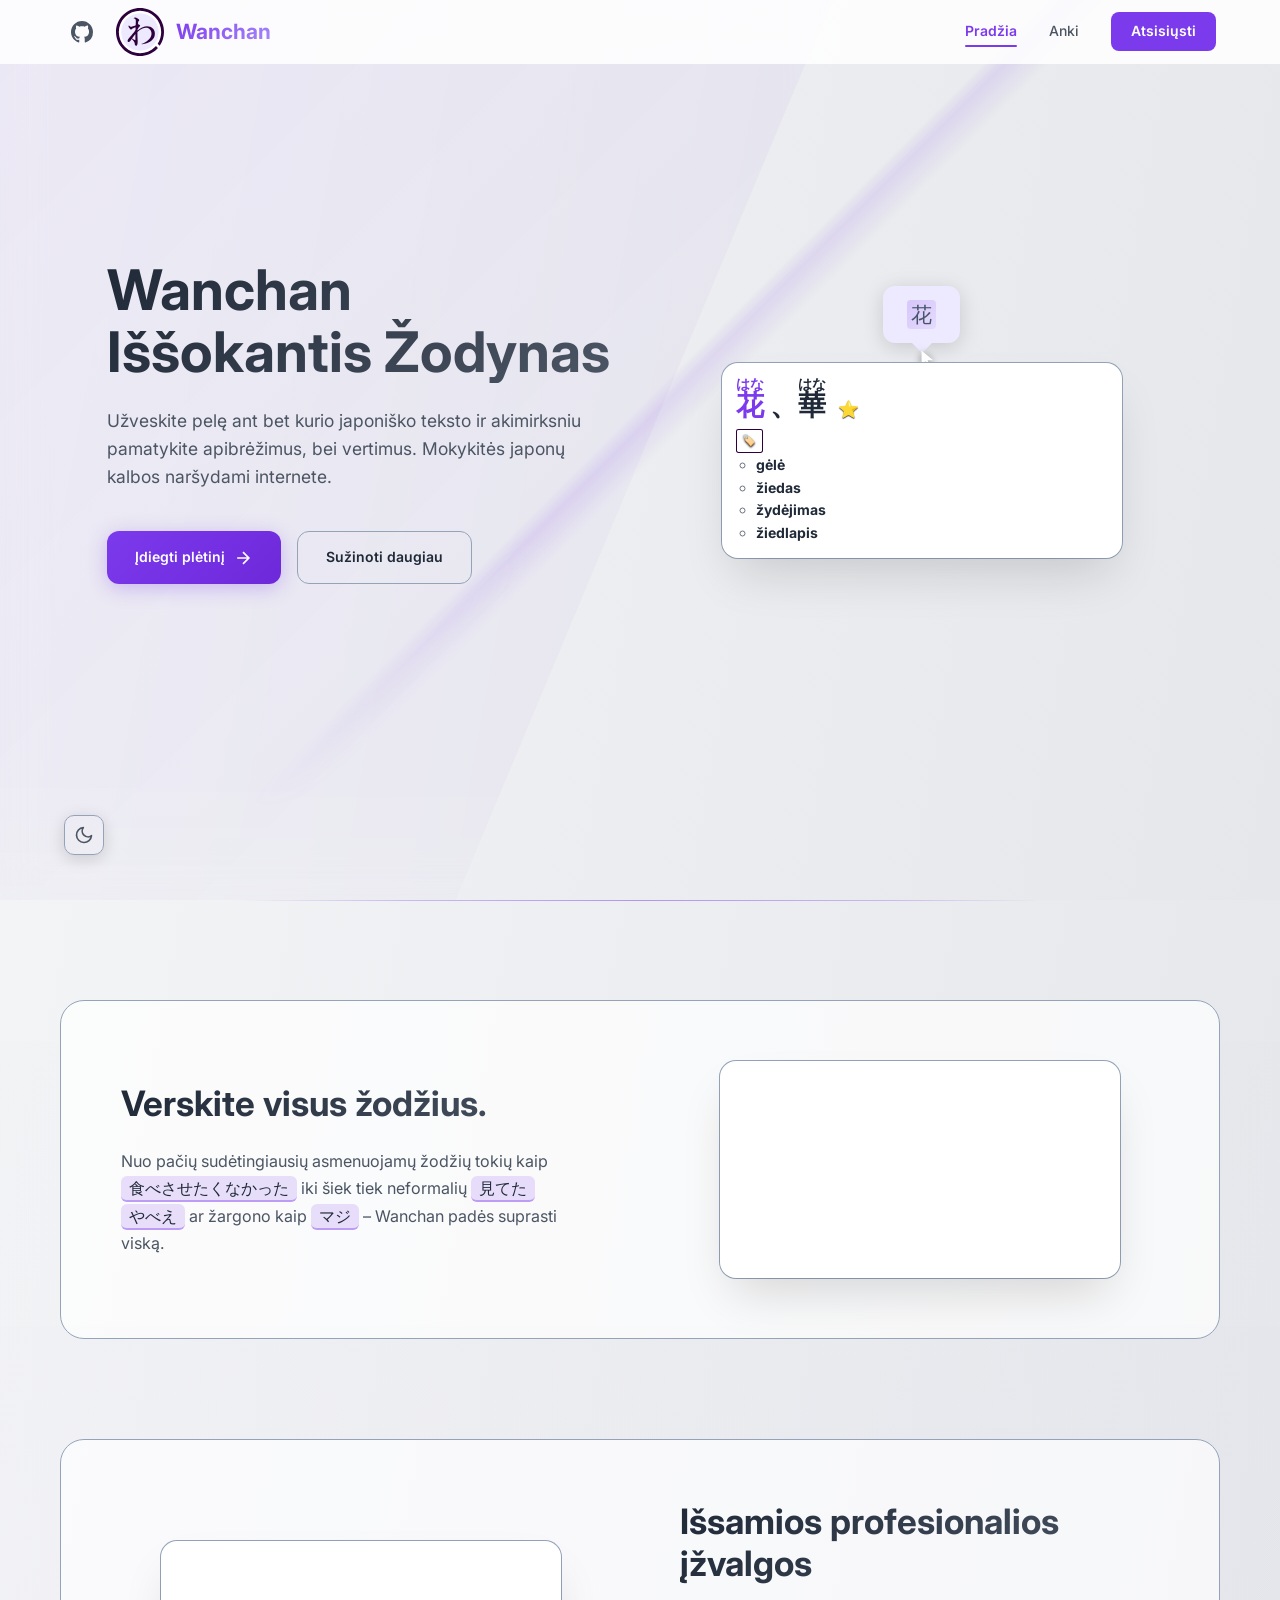
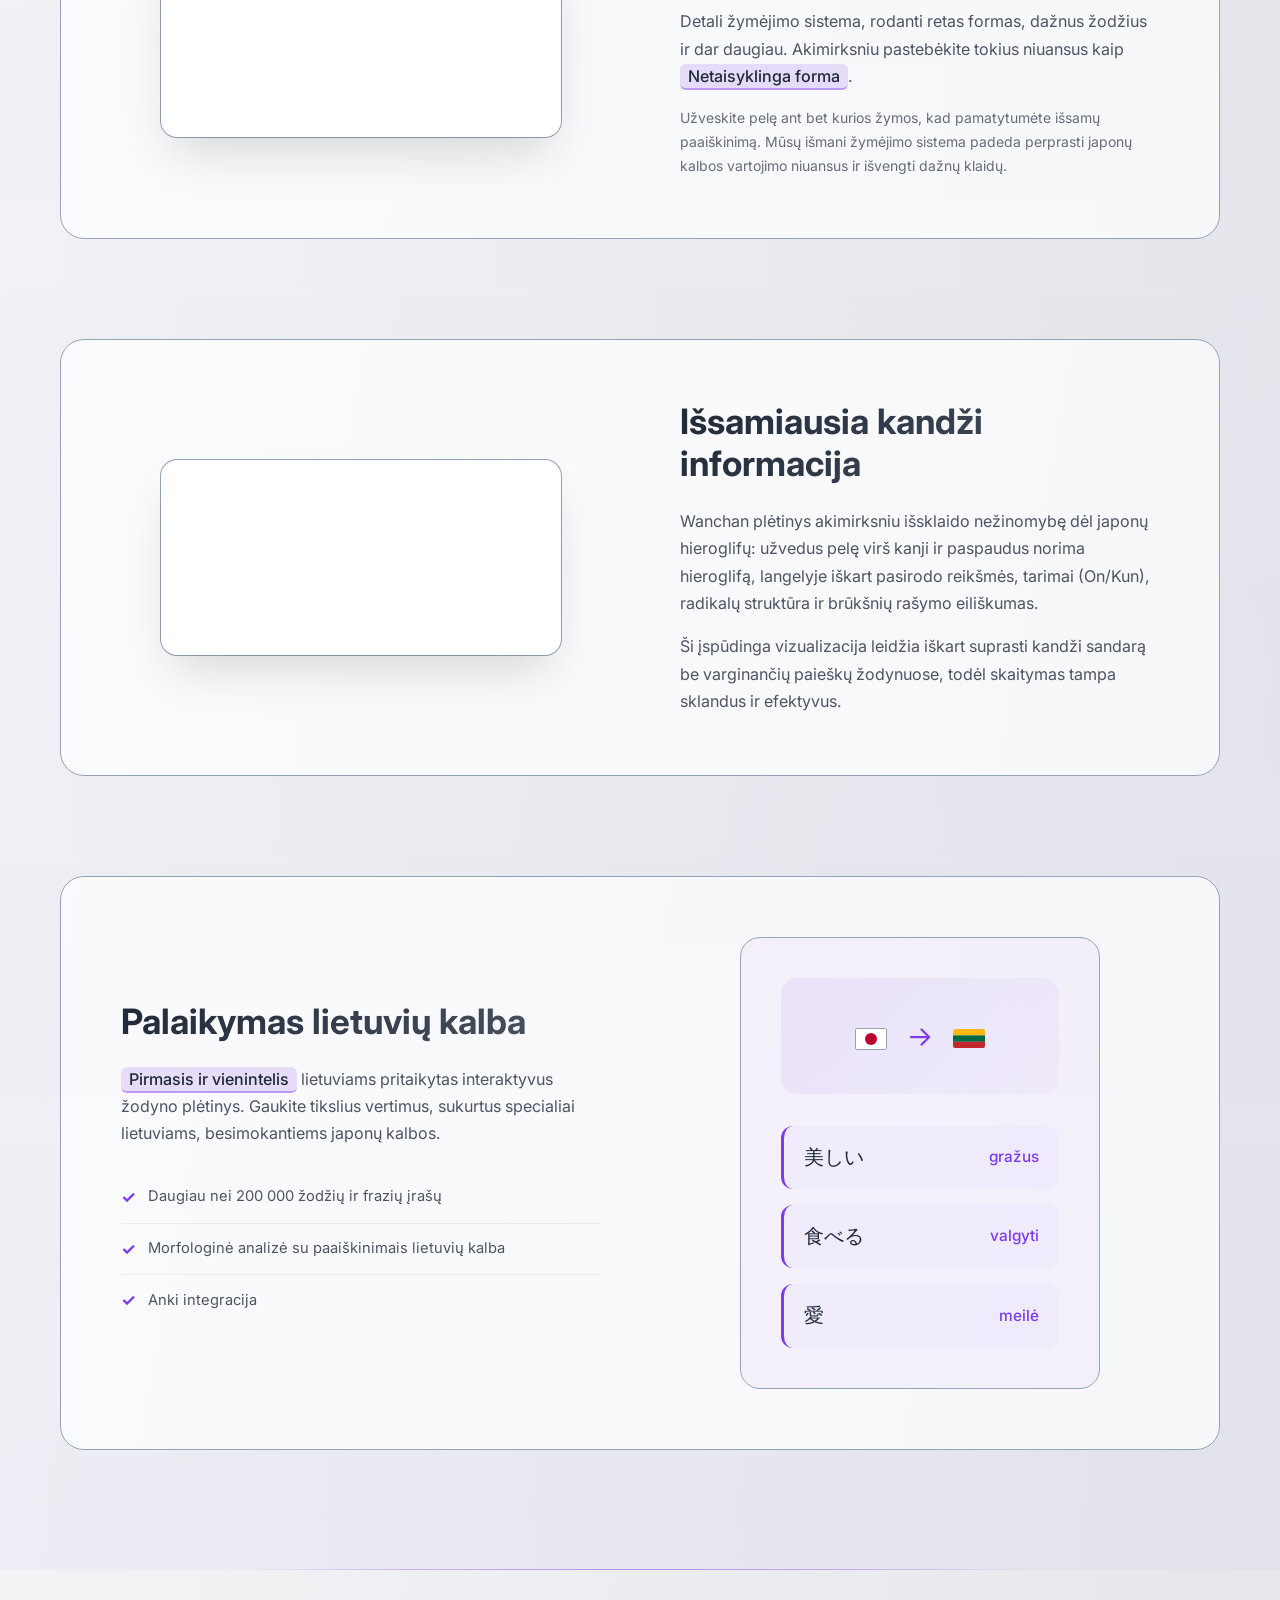
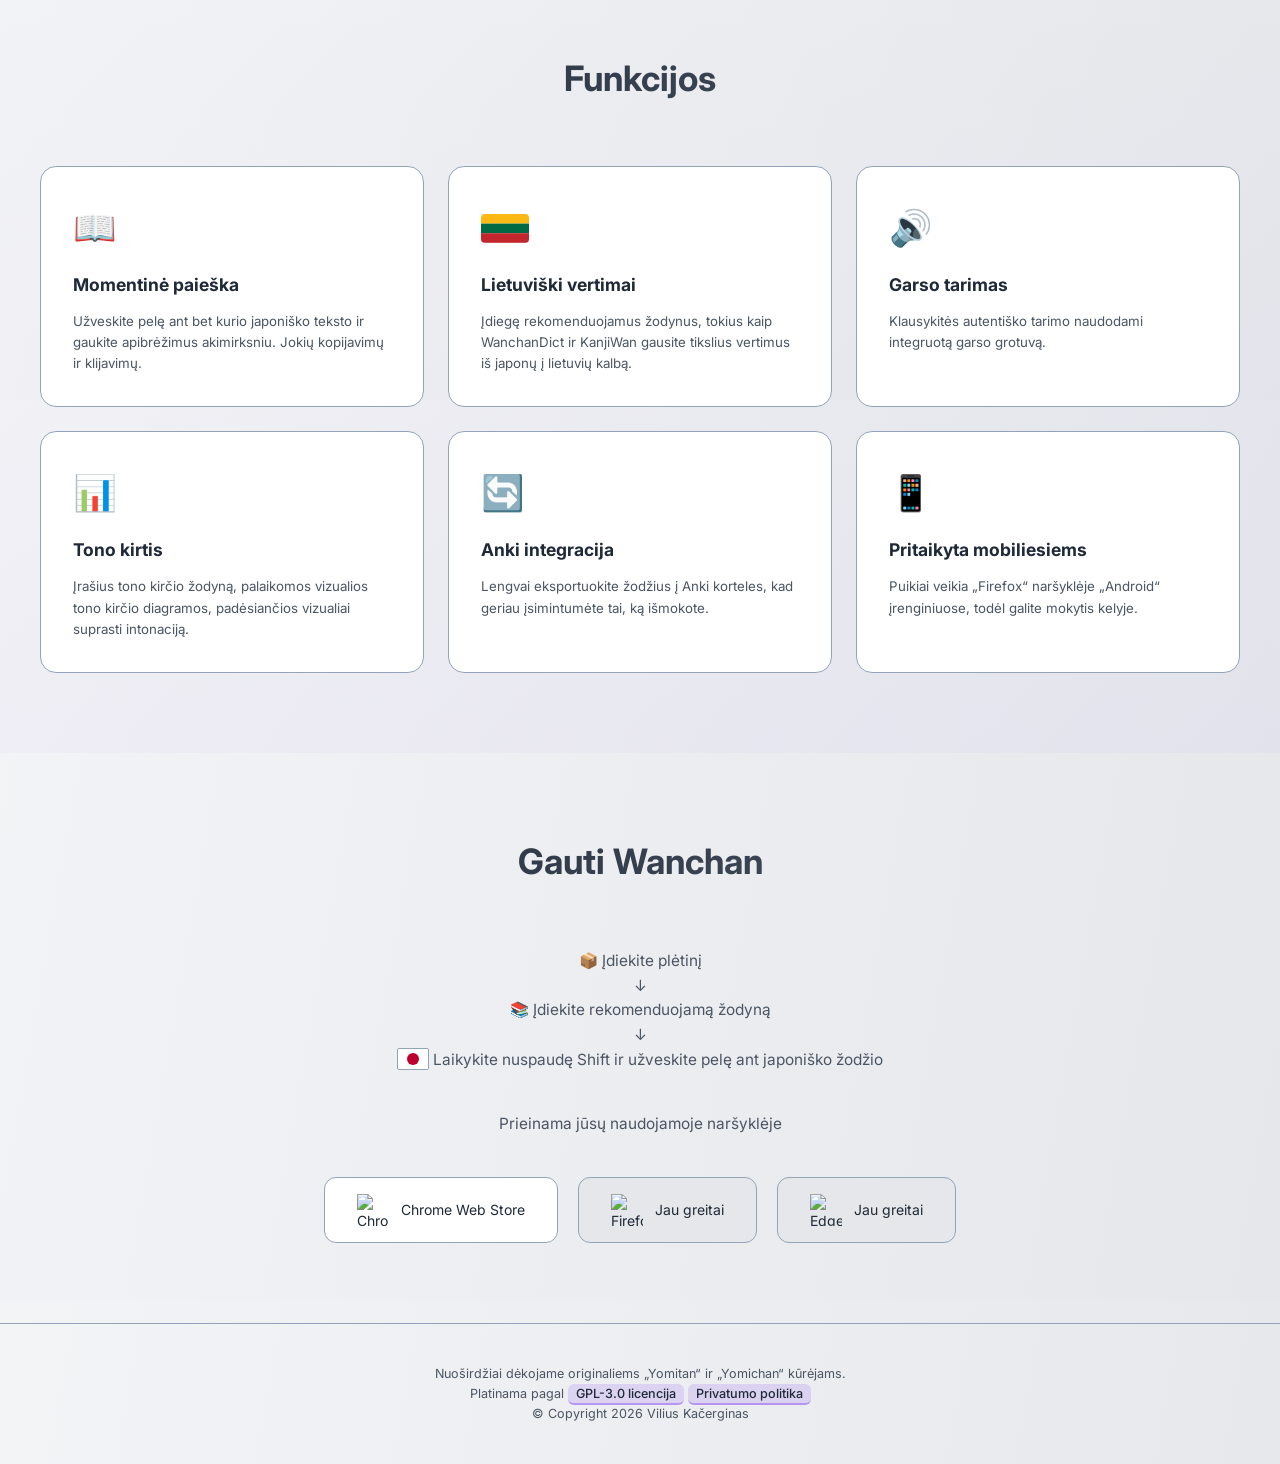
==== commit 98473e7f: "Fixing anki page and css" ====
--- a/index.html
+++ b/index.html
@@ -16,7 +16,6 @@
     <!-- Extension Styles (for popup replica) -->
     <link rel="stylesheet" href="assets/css/extension-styles/material.css">
     <link rel="stylesheet" href="assets/css/extension-styles/display.css">
-
 
     <!-- Favicon -->
     <link rel="icon" type="image/svg+xml" href="assets/brand/wanchan.svg">
@@ -41,7 +40,7 @@
                         <path d="M12 0C5.37 0 0 5.37 0 12c0 5.31 3.435 9.795 8.205 11.385.6.105.825-.255.825-.57 0-.285-.015-1.23-.015-2.235-3.015.555-3.795-.735-4.035-1.41-.135-.345-.72-1.41-1.23-1.695-.42-.225-1.02-.78-.015-.795.945-.015 1.62.87 1.845 1.23 1.08 1.815 2.805 1.305 3.495.99.105-.78.42-1.305.765-1.605-2.67-.3-5.46-1.335-5.46-5.925 0-1.305.465-2.385 1.23-3.225-.12-.3-.54-1.53.12-3.18 0 0 1.005-.315 3.3 1.23.96-.27 1.98-.405 3-.405s2.04.135 3 .405c2.295-1.56 3.3-1.23 3.3-1.23.66 1.65.24 2.88.12 3.18.765.84 1.23 1.905 1.23 3.225 0 4.605-2.805 5.625-5.475 5.925.435.375.81 1.095.81 2.22 0 1.605-.015 2.895-.015 3.3 0 .315.225.69.825.57A12.02 12.02 0 0024 12c0-6.63-5.37-12-12-12z"/>
                     </svg>
                 </a>
-                <a href="#hero-page" class="logo">
+                <a href="index.html" class="logo">
                     <img src="assets/brand/wanchan.svg" alt="Wanchan" class="logo-icon" id="main-logo">
                     <span class="logo-text">Wanchan</span>
                 </a>
@@ -54,7 +53,8 @@
                 </svg>
             </button>
             <nav class="nav-links">
-                <a href="#features" class="nav-link">Funkcijos</a>
+                <a href="index.html" class="nav-link nav-link-active">Pradžia</a>
+                <a href="anki-setup.html" class="nav-link">Anki</a>
                 <a href="#download" class="nav-link nav-link-cta">Atsisiųsti</a>
             </nav>
         </div>
--- a/css/styles.css
+++ b/css/styles.css
@@ -253,6 +253,13 @@
     gap: 12px;
 }
 
+.logo:hover .logo-text {
+    background: var(--text-primary);
+    -webkit-background-clip: text;
+    -webkit-text-fill-color: transparent;
+    background-clip: text;
+}
+
 .logo-icon {
     width: 36px;
     height: 36px;
@@ -1361,4 +1368,130 @@
         font-size: 1.2rem;
         padding: 10px 16px;
     }
+}
+/* Article/Guide Layout */
+.guide-container {
+    max-width: 800px;
+    margin: 120px auto 60px;
+    padding: 0 24px;
+}
+
+.guide-content h1 {
+    font-size: 2.5rem;
+    margin-bottom: 24px;
+    background: linear-gradient(135deg, var(--text-heading-gradient-start) 0%, var(--text-heading-gradient-end) 100%);
+    -webkit-background-clip: text;
+    -webkit-text-fill-color: transparent;
+    background-clip: text;
+}
+
+.guide-content h2 {
+    font-size: 1.8rem;
+    margin: 40px 0 20px;
+    color: var(--text-primary);
+    border-bottom: 1px solid var(--border-color);
+    padding-bottom: 10px;
+}
+
+.guide-content p, .guide-content li {
+    font-size: 1.1rem;
+    color: var(--text-secondary);
+    line-height: 1.8;
+    margin-bottom: 16px;
+}
+
+.guide-content ul, .guide-content ol {
+    margin-left: 24px;
+    margin-bottom: 24px;
+}
+
+.guide-content li {
+    margin-bottom: 8px;
+}
+
+.guide-content code {
+    background: var(--example-pair-bg);
+    color: var(--text-primary);
+    padding: 2px 6px;
+    border-radius: 4px;
+    font-family: monospace;
+    font-size: 0.9em;
+    border: 1px solid var(--border-color);
+}
+
+.guide-alert {
+    background: var(--card-bg);
+    border-left: 4px solid var(--accent);
+    padding: 16px 20px;
+    border-radius: 0 8px 8px 0;
+    margin: 24px 0;
+    box-shadow: 0 4px 12px var(--popup-shadow-color);
+}
+.guide-alert strong {
+    color: var(--text-primary);
+    display: block;
+    margin-bottom: 8px;
+}
+
+/* Code Box Styles */
+.code-box {
+    position: relative;
+    background: var(--example-pair-bg);
+    border: 1px solid var(--border-color);
+    border-radius: 8px;
+    padding: 16px;
+    margin: 8px 0;
+    overflow-x: auto;
+}
+
+.code-box pre {
+    margin: 0;
+    white-space: pre-wrap;
+    font-family: monospace;
+    color: var(--text-primary);
+    font-size: 0.9em;
+}
+
+.copy-btn {
+    position: absolute;
+    top: 8px;
+    right: 8px;
+    background: var(--card-bg);
+    color: var(--text-secondary);
+    border: 1px solid var(--border-color);
+    border-radius: 4px;
+    padding: 4px 8px;
+    font-size: 0.8rem;
+    cursor: pointer;
+    transition: all 0.2s ease;
+}
+
+.copy-btn:hover {
+    background: var(--accent);
+    color: white;
+    border-color: var(--accent);
+}
+
+.copy-btn.success {
+    background: #4ade80;
+    color: #064e3b;
+    border-color: #4ade80;
+}
+
+/* Active nav link state */
+.nav-link-active {
+    color: var(--accent) !important;
+    font-weight: 600;
+    position: relative;
+}
+
+.nav-link-active::after {
+    content: '';
+    position: absolute;
+    bottom: -4px;
+    left: 0;
+    right: 0;
+    height: 2px;
+    background: var(--accent);
+    border-radius: 1px;
 }
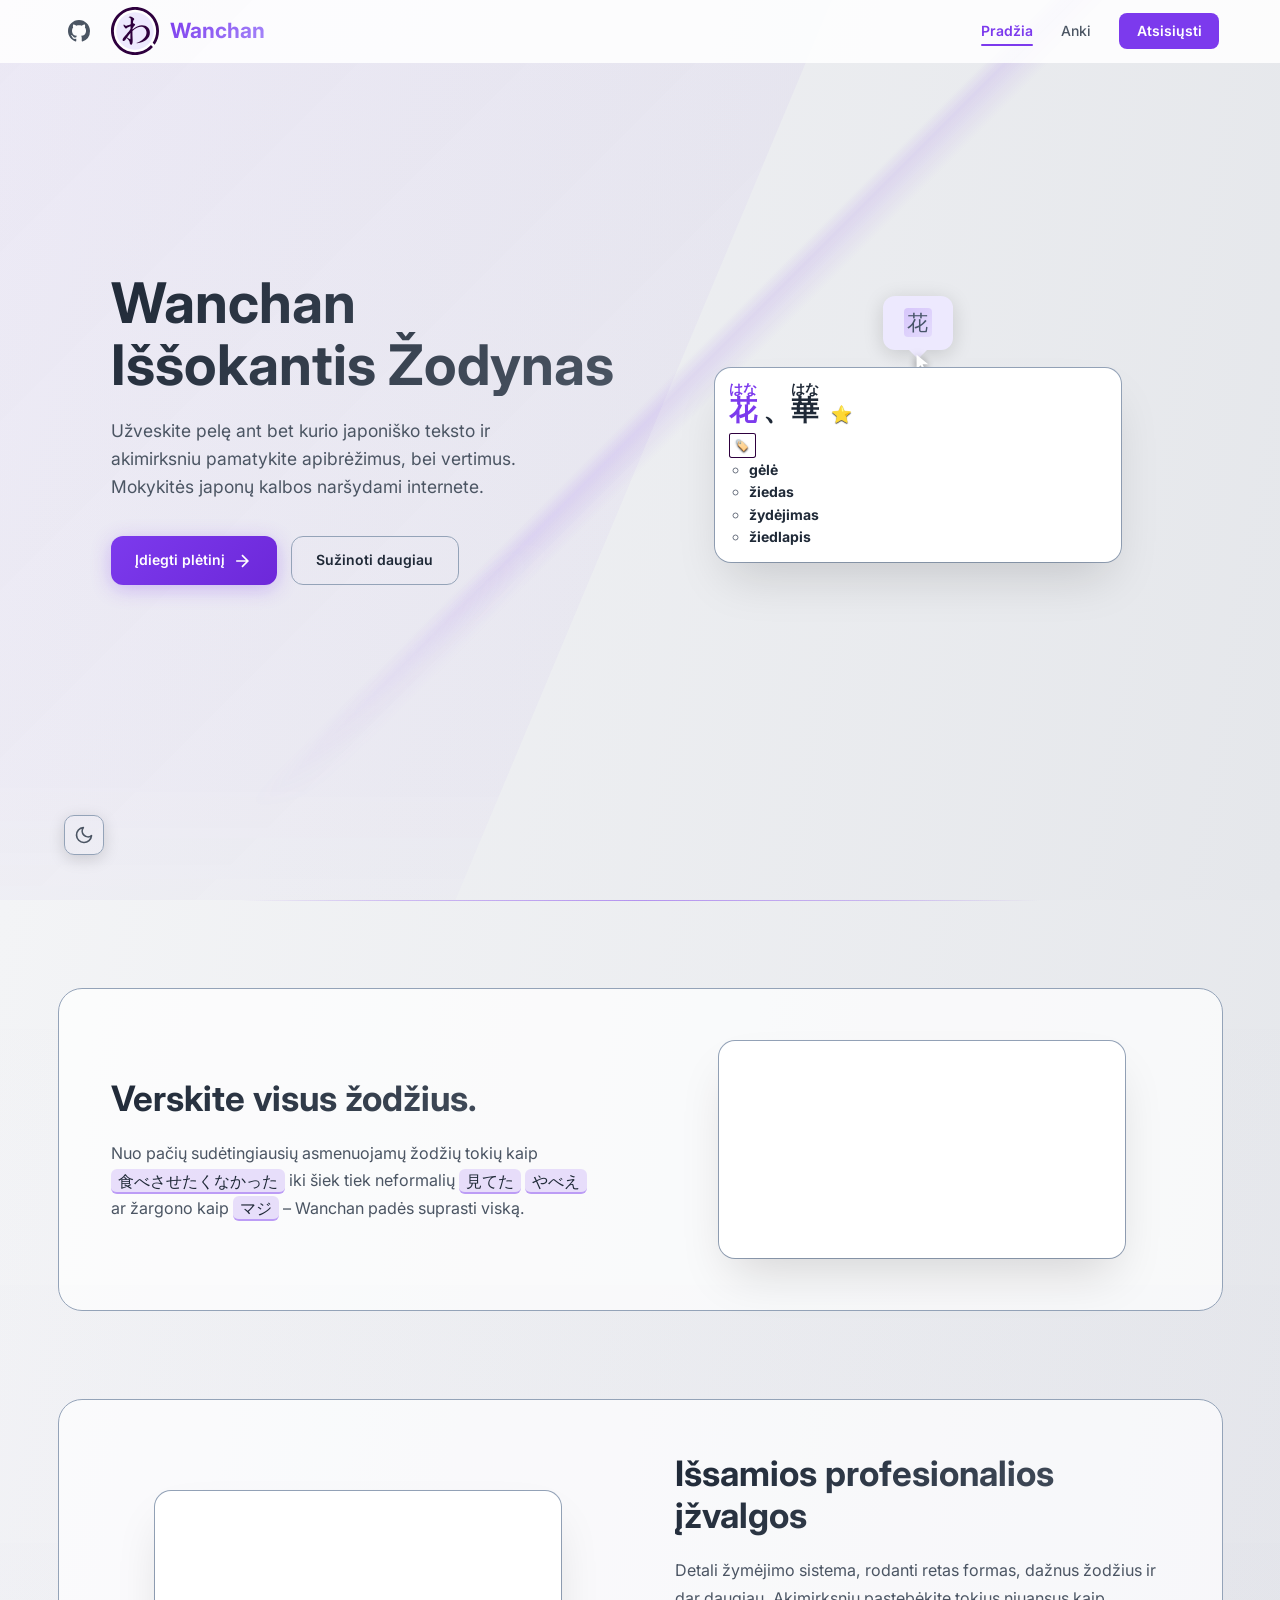
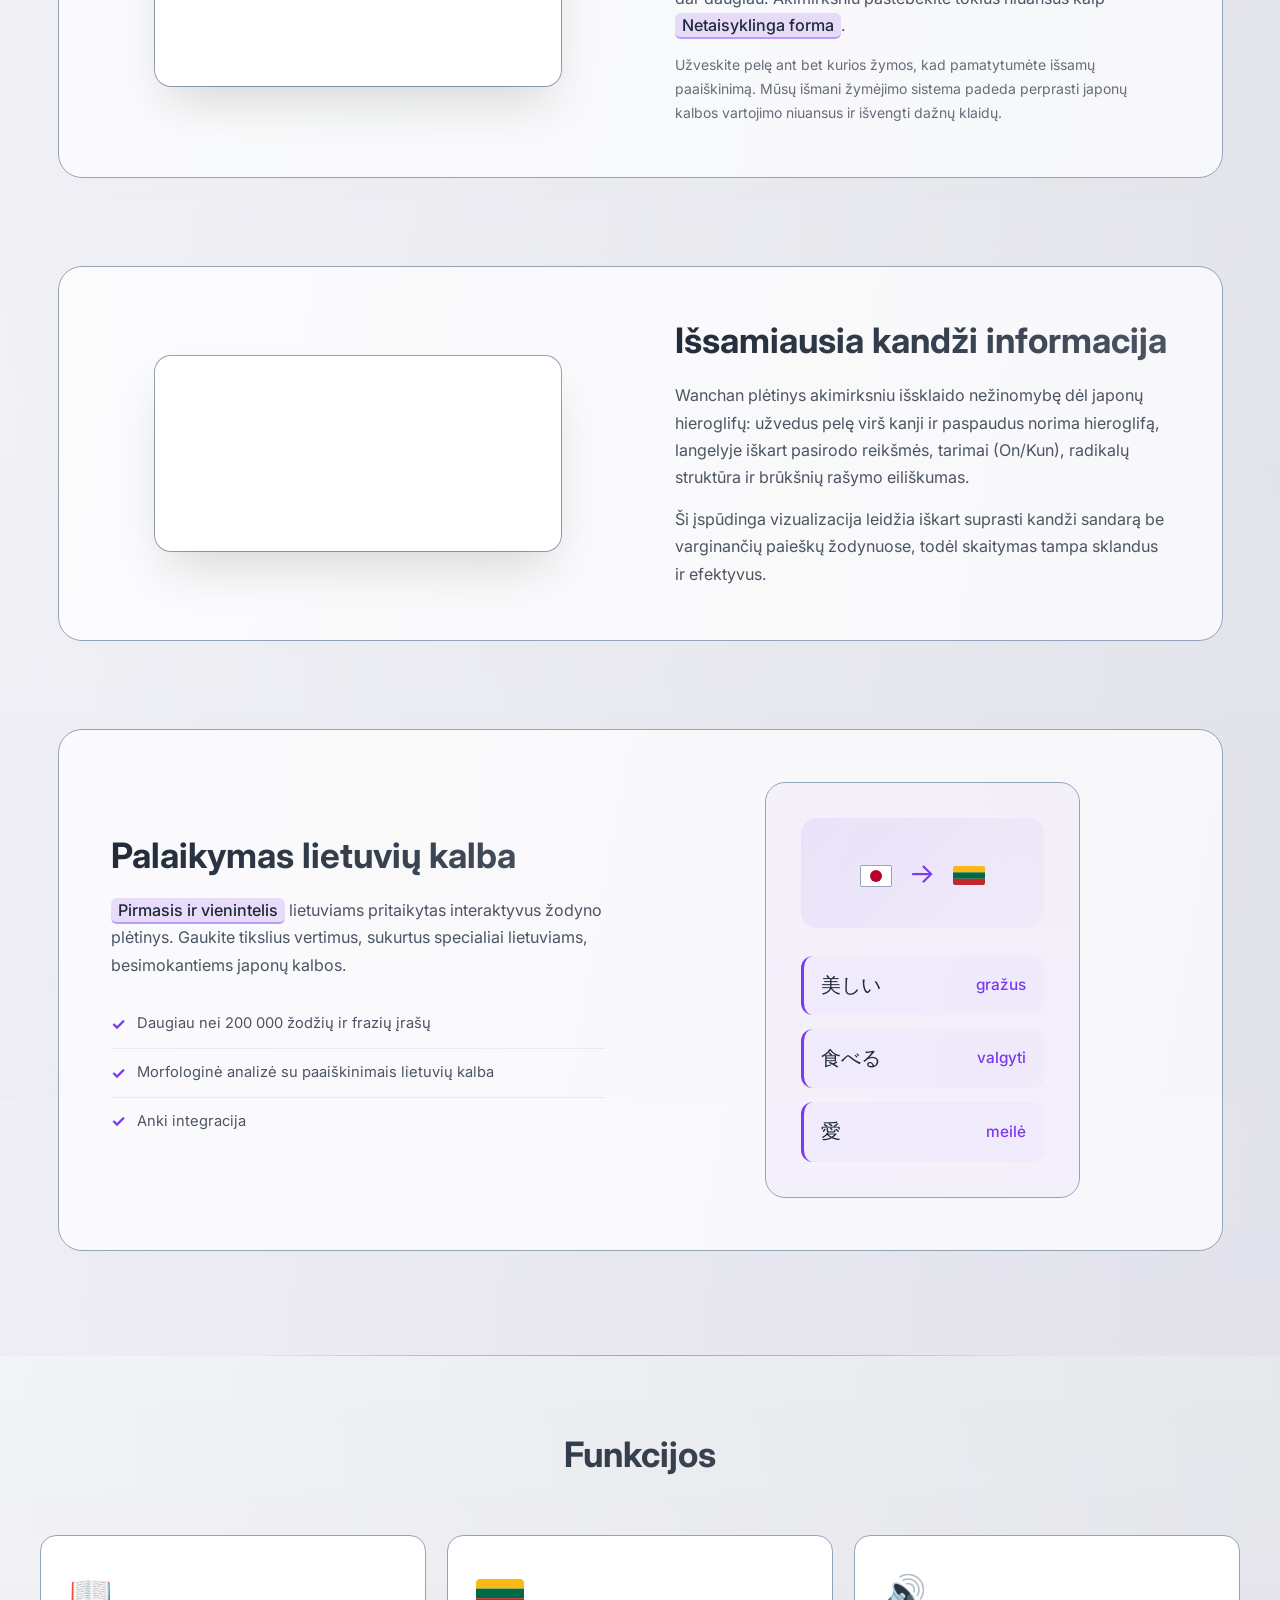
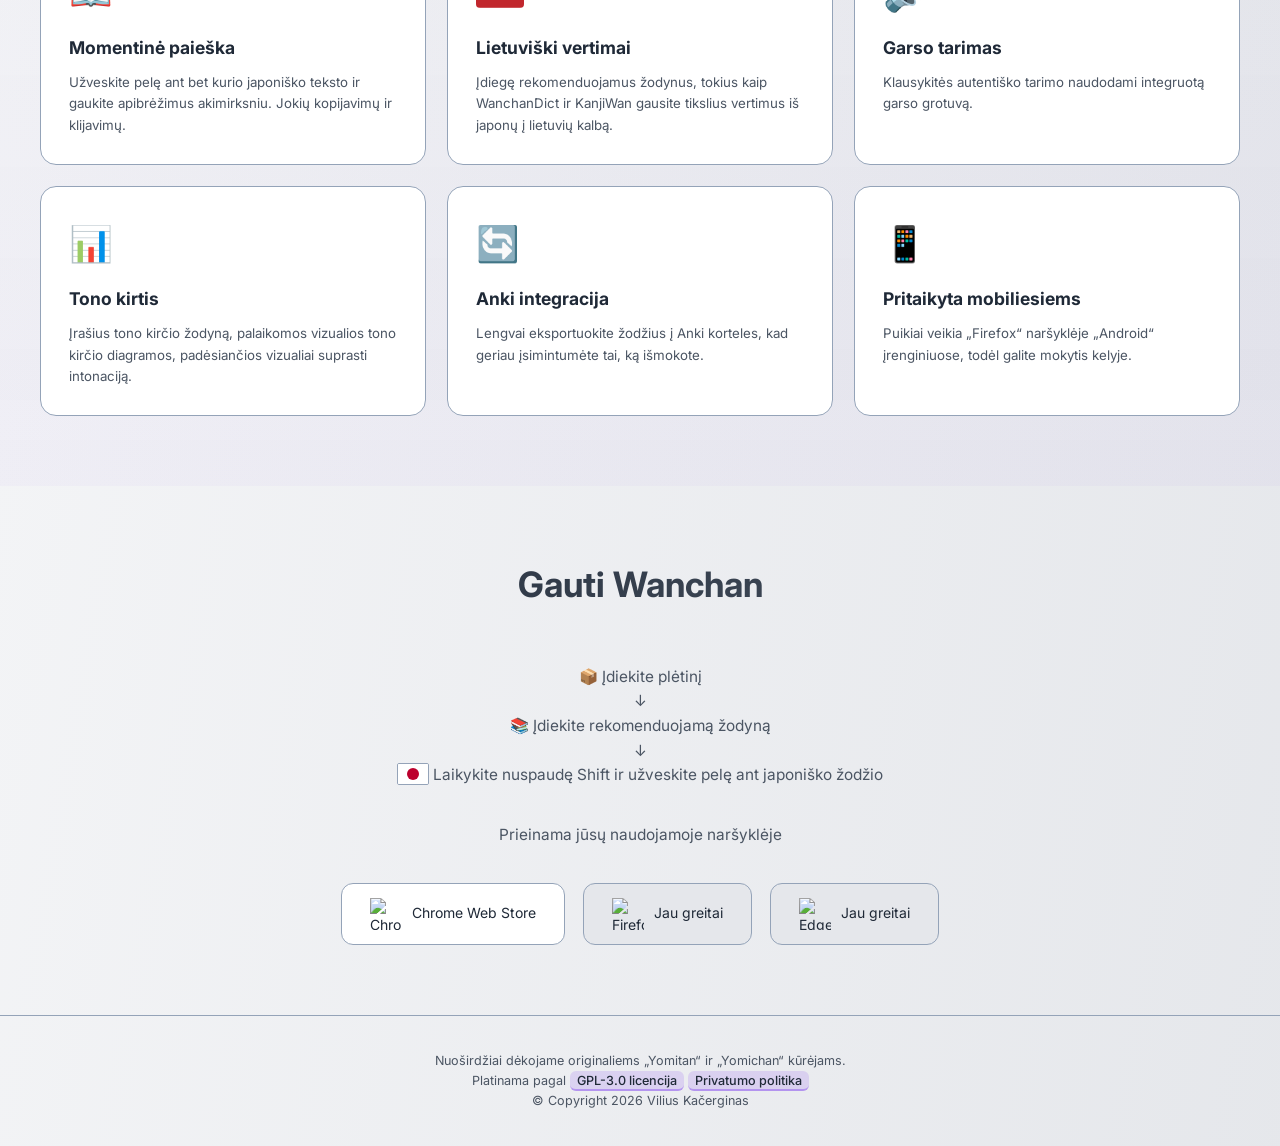
==== commit e1556ad3: "Final Design, Pre Links" ====
--- a/index.html
+++ b/index.html
@@ -1,24 +1,47 @@
 <!DOCTYPE html>
-<html lang="en" data-theme="light">
+<html lang="lt" data-theme="light">
 
 <head>
     <meta charset="UTF-8">
     <meta name="viewport" content="width=device-width, initial-scale=1.0">
+    <meta name="robots" content="index, follow">
+    <meta name="author" content="Vilius Kačerginas">
+
+    <!-- SEO -->
+    <title>Wanchan Iššokantis Žodynas | Naršyklės plėtinys</title>
     <meta name="description"
-        content="Wanchan - japonų-lietuvių kalbų žodyno naršyklės plėtinys. Išverskite japoniškus žodžius tiesiog naršydami.">
-    <title>Wanchan - Japonų-lietuvių kalbų žodynas</title>
-
-    <!-- Fonts -->
+        content="Wanchan Iššokantis Žodynas - nemokamas naršyklės plėtinys. Užveskite pelę ant bet kurio japoniško teksto ir akimirksniu gaukite vertimus, apibrėžimus bei Anki integraciją.">
+    <link rel="canonical" href="https://wanchan.lt/">
+
+    <!-- Open Graph / Facebook -->
+    <meta property="og:locale" content="lt_LT">
+    <meta property="og:type" content="website">
+    <meta property="og:title" content="Wanchan Iššokantis Žodynas">
+    <meta property="og:description" content="Nemokamas naršyklės plėtinys japonų kalbos mokymuisi. Akimirksniu gaukite vertimus ir apibrėžimus tiesiog naršydami.">
+    <meta property="og:url" content="https://wanchan.lt/">
+    <meta property="og:site_name" content="Wanchan">
+    <meta property="og:image" content="https://wanchan.lt/assets/brand/og-image.png">
+    <meta property="og:image:width" content="1200">
+    <meta property="og:image:height" content="630">
+
+    <!-- Twitter Card -->
+    <meta name="twitter:card" content="summary_large_image">
+    <meta name="twitter:title" content="Wanchan Iššokantis Žodynas">
+    <meta name="twitter:description" content="Nemokamas naršyklės plėtinys japonų kalbos mokymuisi. Akimirksniu gaukite vertimus tiesiog naršydami.">
+    <meta name="twitter:image" content="https://wanchan.lt/assets/brand/og-image.png">
+
+    <!-- Fonts (preconnect first, then load) -->
     <link rel="preconnect" href="https://fonts.googleapis.com">
     <link rel="preconnect" href="https://fonts.gstatic.com" crossorigin>
     <link href="https://fonts.googleapis.com/css2?family=Inter:wght@400;500;600;700&display=swap" rel="stylesheet">
 
+    <!-- Favicons -->
+    <link rel="icon" type="image/svg+xml" href="assets/brand/wanchan.svg">
+    <link rel="manifest" href="site.webmanifest">
+
     <!-- Extension Styles (for popup replica) -->
     <link rel="stylesheet" href="assets/css/extension-styles/material.css">
     <link rel="stylesheet" href="assets/css/extension-styles/display.css">
-
-    <!-- Favicon -->
-    <link rel="icon" type="image/svg+xml" href="assets/brand/wanchan.svg">
 
     <!-- Landing Page Styles -->
     <link rel="stylesheet" href="css/styles.css">
@@ -631,7 +654,7 @@
         </svg>
     </button>
 
-    <script src="js/script.js"></script>
+    <script src="js/script.js" defer></script>
 </body>
 
 </html>
--- a/css/styles.css
+++ b/css/styles.css
@@ -17,9 +17,9 @@
     --wanchan-purple-base: #2e003e;
 
     --font-family: 'Inter', -apple-system, BlinkMacSystemFont, 'Segoe UI', Roboto, sans-serif;
-    --header-height: 64px;
+    --header-height: 4.5rem;
     --max-width: 1200px;
-    --section-padding: 80px;
+    --section-padding: 5rem;
 }
 
 @property --bg-primary {
@@ -93,6 +93,7 @@
     --tooltip-close-hover-bg: rgba(0, 0, 0, 0.06);
     --footer-border: var(--border-color);
     --headword-popular-color: var(--wanchan-purple);
+    --headword-font-size: calc(0.99em * var(--headword-font-size-no-units));
 }
 
 /* ============ DARK MODE ============ */
@@ -167,6 +168,9 @@
 
 html {
     scroll-behavior: smooth;
+    -webkit-text-size-adjust: 100%;
+    -moz-text-size-adjust: 100%;
+    text-size-adjust: 100%;
 }
 
 body {
@@ -177,6 +181,7 @@
     min-height: 100vh;
     overflow-x: hidden;
     transition: --bg-primary 0.6s ease, --bg-deep 0.6s ease, color 0.6s ease;
+    animation: page-fade-in 0.8s ease both;
 }
 
 :root[data-theme="light"] body {
@@ -211,7 +216,7 @@
 .header-container {
     max-width: var(--max-width);
     margin: 0 auto;
-    padding: 0 24px;
+    padding: 0 1.5rem;
     height: 100%;
     display: flex;
     align-items: center;
@@ -222,7 +227,7 @@
 .header-left {
     display: flex;
     align-items: center;
-    gap: 16px;
+    gap: 1rem;
 }
 
 /* GitHub Link */
@@ -250,14 +255,7 @@
 .logo {
     display: flex;
     align-items: center;
-    gap: 12px;
-}
-
-.logo:hover .logo-text {
-    background: var(--text-primary);
-    -webkit-background-clip: text;
-    -webkit-text-fill-color: transparent;
-    background-clip: text;
+    gap: 0.75rem;
 }
 
 .logo-icon {
@@ -299,7 +297,7 @@
 .flag-icon {
     display: inline-block;
     vertical-align: middle;
-    margin-top: -4px;
+    margin-top: -0.25rem;
     border-radius: 2px;
     width: 32px;
     height: auto;
@@ -357,7 +355,7 @@
     border: none;
     color: var(--text-primary);
     cursor: pointer;
-    padding: 8px;
+    padding: 0.5rem;
     border-radius: 8px;
     transition: background 0.2s ease;
 }
@@ -371,7 +369,7 @@
 
 .nav-links {
     display: flex;
-    gap: 32px;
+    gap: 2rem;
     align-items: center;
 }
 
@@ -388,7 +386,7 @@
 .nav-link-cta {
     background: var(--cta-bg);
     color: var(--cta-text-color) !important;
-    padding: 8px 20px;
+    padding: 0.5rem 1.25rem;
     border-radius: 8px;
     font-weight: 600;
     transition: background 0.6s ease, transform 0.6s ease;
@@ -405,7 +403,7 @@
     display: flex;
     align-items: center;
     padding-top: var(--header-height);
-    padding-bottom: 120px;
+    padding-bottom: 7.5rem;
     position: relative;
     overflow: hidden;
 }
@@ -457,10 +455,10 @@
 .hero-container {
     max-width: var(--max-width);
     margin: 0 auto;
-    padding: 60px 24px;
+    padding: 3.75rem 1.5rem;
     display: grid;
     grid-template-columns: 1fr 1fr;
-    gap: 60px;
+    gap: 3.75rem;
     align-items: center;
     position: relative;
     z-index: 1;
@@ -470,7 +468,7 @@
     font-size: clamp(2.5rem, 5vw, 4rem);
     font-weight: 700;
     line-height: 1.1;
-    margin-bottom: 24px;
+    margin-bottom: 1.5rem;
     background: linear-gradient(135deg, var(--text-heading-gradient-start) 0%, var(--text-heading-gradient-end) 100%);
     -webkit-background-clip: text;
     -webkit-text-fill-color: transparent;
@@ -480,13 +478,13 @@
 .hero-subtitle {
     font-size: 1.25rem;
     color: var(--text-secondary);
-    margin-bottom: 40px;
-    max-width: 500px;
+    margin-bottom: 2.5rem;
+    max-width: 31.25rem;
 }
 
 .hero-cta {
     display: flex;
-    gap: 16px;
+    gap: 1rem;
     flex-wrap: wrap;
 }
 
@@ -494,8 +492,8 @@
 .btn {
     display: inline-flex;
     align-items: center;
-    gap: 8px;
-    padding: 14px 28px;
+    gap: 0.5rem;
+    padding: 0.875rem 1.75rem;
     border-radius: 12px;
     font-weight: 600;
     font-size: 1rem;
@@ -541,14 +539,14 @@
 /* Source Text Bubble */
 .source-text-container {
     position: relative;
-    margin-bottom: 20px;
+    margin-bottom: 1.25rem;
     animation: float 3s ease-in-out infinite;
 }
 
 .source-text-bubble {
     background: var(--source-bubble-bg);
     color: var(--wanchan-slate-dark);
-    padding: 12px 24px;
+    padding: 0.75rem 1.5rem;
     border-radius: 12px;
     font-size: 1.5rem;
     font-weight: 500;
@@ -559,7 +557,7 @@
 .source-text-bubble::after {
     content: '';
     position: absolute;
-    bottom: -10px;
+    bottom: -0.625rem;
     left: 50%;
     transform: translateX(-50%);
     border-left: 10px solid transparent;
@@ -570,12 +568,12 @@
 .source-text-highlight {
     background: linear-gradient(135deg, var(--source-highlight-start) 0%, var(--source-highlight-end) 100%);
     border-radius: 4px;
-    padding: 2px 4px;
+    padding: 0.125rem 0.25rem;
 }
 
 .cursor-indicator {
     position: absolute;
-    bottom: -25px;
+    bottom: -1.5625rem;
     right: 30%;
     width: 20px;
     height: 20px;
@@ -594,13 +592,13 @@
         0 25px 50px -12px var(--popup-shadow-color),
         0 0 0 1px var(--popup-border);
     overflow: hidden;
-    max-width: 400px;
+    max-width: 29rem;
     width: 100%;
     animation: popup-entrance 0.6s ease-out;
 }
 
 .popup-mockup-compact {
-    max-width: 400px;
+    max-width: 29rem;
 }
 
 .popup-mockup-wrapper .content-body-inner {
@@ -623,7 +621,7 @@
 
 /* Feature Showcase Section */
 .feature-showcase {
-    padding: 100px 24px 120px;
+    padding: 6.25rem 1.5rem 7.5rem;
     position: relative;
     background: linear-gradient(180deg, transparent 0%, var(--showcase-bg-gradient) 100%);
 }
@@ -669,15 +667,15 @@
     margin: 0 auto;
     display: flex;
     flex-direction: column;
-    gap: 100px;
-    padding: 0 20px;
+    gap: 6.25rem;
+    padding: 0 1.25rem;
 }
 
 .feature-highlight-card {
     display: flex;
     align-items: center;
-    gap: 80px;
-    padding: 60px;
+    gap: 5rem;
+    padding: 3.75rem;
     background: var(--card-bg);
     border-radius: 24px;
     border: 1px solid var(--border-color);
@@ -700,7 +698,7 @@
 .highlight-content h3 {
     font-size: 2.5rem;
     font-weight: 700;
-    margin-bottom: 24px;
+    margin-bottom: 1.5rem;
     line-height: 1.2;
     background: linear-gradient(135deg, var(--text-heading-gradient-start) 0%, var(--text-heading-gradient-end) 100%);
     -webkit-background-clip: text;
@@ -712,7 +710,7 @@
     font-size: 1.15rem;
     color: var(--text-secondary);
     line-height: 1.7;
-    margin-bottom: 16px;
+    margin-bottom: 1rem;
 }
 
 .highlight-content p:last-child {
@@ -727,7 +725,7 @@
 .highlight-text {
     color: var(--text-primary);
     background: var(--accent-bg);
-    padding: 2px 8px;
+    padding: 0.125rem 0.5rem;
     border-radius: 6px;
     border-bottom: 2px solid var(--accent-border);
     font-weight: 500;
@@ -744,14 +742,14 @@
 .highlight-features-list {
     list-style: none;
     padding: 0;
-    margin-top: 24px;
+    margin-top: 1.5rem;
 }
 
 .highlight-features-list li {
     display: flex;
     align-items: center;
-    gap: 12px;
-    padding: 12px 0;
+    gap: 0.75rem;
+    padding: 0.75rem 0;
     font-size: 1.05rem;
     color: var(--text-secondary);
     border-bottom: 1px solid var(--list-border);
@@ -770,7 +768,7 @@
 /* Popup Demo Wrapper */
 .popup-demo-wrapper {
     position: relative;
-    max-width: 400px;
+    max-width: 29rem;
     width: 100%;
 }
 
@@ -778,12 +776,12 @@
 .language-showcase {
     display: flex;
     flex-direction: column;
-    gap: 32px;
-    padding: 40px;
+    gap: 2rem;
+    padding: 2.5rem;
     background: var(--lang-card-bg);
     border-radius: 20px;
     border: 1px solid var(--border-color);
-    max-width: 360px;
+    max-width: 22.5rem;
     width: 100%;
 }
 
@@ -791,8 +789,8 @@
     display: flex;
     align-items: center;
     justify-content: center;
-    gap: 20px;
-    padding: 24px;
+    gap: 1.25rem;
+    padding: 1.5rem;
     background: linear-gradient(135deg, var(--lang-card-gradient-start) 0%, var(--lang-card-gradient-end) 100%);
     border-radius: 16px;
 }
@@ -807,22 +805,17 @@
     animation: arrow-pulse 2s ease-in-out infinite;
 }
 
-@keyframes arrow-pulse {
-    0%, 100% { transform: translateX(0); opacity: 1; }
-    50% { transform: translateX(8px); opacity: 0.7; }
-}
-
 .language-examples {
     display: flex;
     flex-direction: column;
-    gap: 16px;
+    gap: 1rem;
 }
 
 .example-pair {
     display: flex;
     justify-content: space-between;
     align-items: center;
-    padding: 16px 20px;
+    padding: 1rem 1.25rem;
     background: var(--example-pair-bg);
     border-radius: 12px;
     border-left: 3px solid var(--example-border-left);
@@ -878,64 +871,17 @@
     z-index: 100;
     pointer-events: none;
     animation: cursor-to-tag 4s ease-in-out infinite;
-    margin-left: 10px;
-    margin-top: 10px;
+    margin-left: 0.625rem;
+    margin-top: 0.625rem;
 }
 
 .animated-kanji {
     animation: cursor-to-kanji 4s ease-in-out infinite;
-}
-
-@keyframes cursor-to-tag {
-    0% {
-        transform: translate(23em, -4rem);
-        opacity: 0;
-    }
-    10% {
-        opacity: 1;
-    }
-    40% {
-        /* Move to the Netaisyklinga tag position (approximately) */
-        transform: translate(0, 0);
-    }
-    51% {
-        transform: translate(0, 0) scale(0.75);
-    }
-    55% {
-        /* Small click animation */
-        transform: translate(0, 0) scale(1.1);
-    }
-    60% {
-        transform: translate(0, 0);
-    }
-    90% {
-        transform: translate(0, 0);
-        opacity: 1;
-    }
-    100% {
-        transform: translate(0, 0);
-        opacity: 0;
-    }
 }
 
 /* Highlight effect on netaisyklinga tag when cursor hovers */
 .highlight-animation {
     animation: tag-highlight 4s ease-in-out infinite;
-}
-
-@keyframes tag-highlight {
-    0%, 35% {
-        box-shadow: none;
-        background-color: transparent;
-    }
-    45%, 90% {
-        box-shadow: 0 0 12px 3px var(--tag-highlight-glow);
-        background-color: var(--tag-highlight-bg);
-    }
-    100% {
-        box-shadow: none;
-        background-color: transparent;
-    }
 }
 
 /* Animated Footer Tooltip - Inside popup, overlays content */
@@ -963,7 +909,7 @@
     display: flex;
     align-items: center;
     justify-content: space-between;
-    padding: 12px 16px;
+    padding: 0.75rem 1rem;
     background: var(--tooltip-accent-bg);
     border-left: 3px solid var(--tooltip-accent-border);
 }
@@ -971,7 +917,7 @@
 .tooltip-body {
     display: flex;
     flex-direction: column;
-    gap: 2px;
+    gap: 0.125rem;
 }
 
 .tooltip-title {
@@ -994,7 +940,7 @@
     color: var(--text-secondary);
     cursor: pointer;
     font-size: 1rem;
-    padding: 4px 8px;
+    padding: 0.25rem 0.5rem;
     border-radius: 4px;
     transition: background-color 0.6s ease, color 0.6s ease;
 }
@@ -1002,6 +948,216 @@
 .tooltip-close:hover {
     background: var(--tooltip-close-hover-bg);
     color: var(--text-primary);
+}
+
+/* Features Section */
+.features-section {
+    padding: var(--section-padding) 1.5rem;
+    background: linear-gradient(180deg, transparent 0%, var(--showcase-bg-gradient) 100%);
+}
+
+.features-container {
+    max-width: var(--max-width);
+    margin: 0 auto;
+}
+
+.section-title {
+    text-align: center;
+    font-size: 2.5rem;
+    font-weight: 700;
+    margin-bottom: 3.75rem;
+    background: linear-gradient(135deg, var(--text-heading-gradient-start) 0%, var(--text-heading-gradient-end) 100%);
+    -webkit-background-clip: text;
+    -webkit-text-fill-color: transparent;
+    background-clip: text;
+}
+
+.features-grid {
+    display: grid;
+    grid-template-columns: repeat(3, 1fr);
+    gap: 1.5rem;
+}
+
+.feature-card {
+    background: var(--surface);
+    border: 1px solid var(--border-color);
+    border-radius: 16px;
+    padding: 2rem;
+    transition: transform 0.6s ease, box-shadow 0.6s ease;
+}
+
+.feature-card:hover {
+    transform: translateY(-4px);
+    box-shadow: 0 12px 40px var(--card-hover-shadow);
+}
+
+.feature-icon {
+    font-size: 2.5rem;
+    margin-bottom: 1rem;
+}
+
+.feature-card h3 {
+    font-size: 1.25rem;
+    margin-bottom: 0.75rem;
+    color: var(--text-primary);
+}
+
+.feature-card p {
+    color: var(--text-secondary);
+    font-size: 0.95rem;
+}
+
+/* Download Section */
+.download-section {
+    padding: var(--section-padding) 1.5rem;
+    text-align: center;
+}
+
+.download-container {
+    max-width: var(--max-width);
+    margin: 0 auto;
+}
+
+.download-subtitle {
+    color: var(--text-secondary);
+    font-size: 1.1rem;
+    margin-bottom: 2.5rem;
+}
+
+.download-buttons {
+    display: flex;
+    justify-content: center;
+    gap: 1.25rem;
+    flex-wrap: wrap;
+}
+
+.download-btn {
+    display: flex;
+    align-items: center;
+    gap: 0.75rem;
+    background: var(--download-btn-bg);
+    border: 1px solid var(--download-btn-border);
+    padding: 1rem 2rem;
+    border-radius: 12px;
+    transition: all 0.6s ease;
+}
+
+.download-btn-soon {
+    display: flex;
+    align-items: center;
+    gap: 0.75rem;
+    background: var(--download-soon-bg);
+    border: 1px solid var(--border-color);
+    padding: 1rem 2rem;
+    border-radius: 12px;
+    transition: all 0.6s ease;
+    cursor: not-allowed;
+}
+
+.download-btn:hover {
+    border-color: var(--accent);
+    background: var(--download-hover-bg);
+}
+
+.browser-icon {
+    width: 32px;
+    height: 32px;
+}
+
+/* Footer */
+.site-footer {
+    padding: 2.5rem 1.5rem;
+    border-top: 1px solid var(--footer-border);
+    text-align: center;
+}
+
+.footer-container {
+    max-width: var(--max-width);
+    margin: 0 auto;
+    color: var(--text-secondary);
+    font-size: 0.9rem;
+}
+
+/* Theme Toggle Animations */
+.theme-transitioning-out #page-content {
+    animation: slide-out-right 0.4s forwards ease-in-out;
+}
+.theme-transitioning-in #page-content {
+    animation: slide-in-left 0.2s forwards ease-in-out;
+}
+
+.theme-transitioning-out .logo-icon {
+    animation: roll-out-right 0.4s forwards ease-in-out;
+}
+.theme-transitioning-in .logo-icon {
+    animation: roll-in-left 0.2s forwards ease-in-out;
+}
+
+/* Force 6s color transition during theme changes to prevent snapping */
+body.theme-transitioning-out,
+body.theme-transitioning-in,
+body.theme-transitioning-out *,
+body.theme-transitioning-in * {
+    transition: 
+        --bg-primary 0.6s ease, 
+        --bg-deep 0.6s ease, 
+        color 0.6s ease, 
+        background-color 0.6s ease, 
+        background 0.6s ease, 
+        border-color 0.6s ease !important;
+}
+
+/* Animations */
+@keyframes arrow-pulse {
+    0%, 100% { transform: translateX(0); opacity: 1; }
+    50% { transform: translateX(8px); opacity: 0.7; }
+}
+
+@keyframes cursor-to-tag {
+    0% {
+        transform: translate(23em, -4rem);
+        opacity: 0;
+    }
+    10% {
+        opacity: 1;
+    }
+    40% {
+        /* Move to the Netaisyklinga tag position (approximately) */
+        transform: translate(0, 0);
+    }
+    51% {
+        transform: translate(0, 0) scale(0.75);
+    }
+    55% {
+        /* Small click animation */
+        transform: translate(0, 0) scale(1.1);
+    }
+    60% {
+        transform: translate(0, 0);
+    }
+    90% {
+        transform: translate(0, 0);
+        opacity: 1;
+    }
+    100% {
+        transform: translate(0, 0);
+        opacity: 0;
+    }
+}
+
+@keyframes tag-highlight {
+    0%, 35% {
+        box-shadow: none;
+        background-color: transparent;
+    }
+    45%, 90% {
+        box-shadow: 0 0 12px 3px var(--tag-highlight-glow);
+        background-color: var(--tag-highlight-bg);
+    }
+    100% {
+        box-shadow: none;
+        background-color: transparent;
+    }
 }
 
 /* Tooltip reveal animation - synced with cursor animation (4s)
@@ -1033,185 +1189,11 @@
     }
 }
 
-
-/* Features Section */
-.features-section {
-    padding: var(--section-padding) 24px;
-    background: linear-gradient(180deg, transparent 0%, var(--showcase-bg-gradient) 100%);
-}
-
-.features-container {
-    max-width: var(--max-width);
-    margin: 0 auto;
-}
-
-.section-title {
-    text-align: center;
-    font-size: 2.5rem;
-    font-weight: 700;
-    margin-bottom: 60px;
-    background: linear-gradient(135deg, var(--text-heading-gradient-start) 0%, var(--text-heading-gradient-end) 100%);
-    -webkit-background-clip: text;
-    -webkit-text-fill-color: transparent;
-    background-clip: text;
-}
-
-.features-grid {
-    display: grid;
-    grid-template-columns: repeat(3, 1fr);
-    gap: 24px;
-}
-
-.feature-card {
-    background: var(--surface);
-    border: 1px solid var(--border-color);
-    border-radius: 16px;
-    padding: 32px;
-    transition: transform 0.6s ease, box-shadow 0.6s ease;
-}
-
-.feature-card:hover {
-    transform: translateY(-4px);
-    box-shadow: 0 12px 40px var(--card-hover-shadow);
-}
-
-.feature-icon {
-    font-size: 2.5rem;
-    margin-bottom: 16px;
-}
-
-.feature-card h3 {
-    font-size: 1.25rem;
-    margin-bottom: 12px;
-    color: var(--text-primary);
-}
-
-.feature-card p {
-    color: var(--text-secondary);
-    font-size: 0.95rem;
-}
-
-/* Download Section */
-.download-section {
-    padding: var(--section-padding) 24px;
-    text-align: center;
-}
-
-.download-container {
-    max-width: var(--max-width);
-    margin: 0 auto;
-}
-
-.download-subtitle {
-    color: var(--text-secondary);
-    font-size: 1.1rem;
-    margin-bottom: 40px;
-}
-
-.download-buttons {
-    display: flex;
-    justify-content: center;
-    gap: 20px;
-    flex-wrap: wrap;
-}
-
-.download-btn {
-    display: flex;
-    align-items: center;
-    gap: 12px;
-    background: var(--download-btn-bg);
-    border: 1px solid var(--download-btn-border);
-    padding: 16px 32px;
-    border-radius: 12px;
-    transition: all 0.6s ease;
-}
-
-.download-btn-soon {
-    display: flex;
-    align-items: center;
-    gap: 12px;
-    background: var(--download-soon-bg);
-    border: 1px solid var(--border-color);
-    padding: 16px 32px;
-    border-radius: 12px;
-    transition: all 0.6s ease;
-    cursor: not-allowed;
-}
-
-.download-btn:hover {
-    border-color: var(--accent);
-    background: var(--download-hover-bg);
-}
-
-.browser-icon {
-    width: 32px;
-    height: 32px;
-}
-
-/* Footer */
-.site-footer {
-    padding: 40px 24px;
-    border-top: 1px solid var(--footer-border);
-    text-align: center;
-}
-
-.footer-container {
-    max-width: var(--max-width);
-    margin: 0 auto;
-    color: var(--text-secondary);
-    font-size: 0.9rem;
-}
-
-/* Theme Toggle Animations */
-.theme-transitioning-out #page-content {
-    animation: slide-out-right 0.4s forwards ease-in-out;
-}
-.theme-transitioning-in #page-content {
-    animation: slide-in-left 0.2s forwards ease-in-out;
-}
-
-.theme-transitioning-out .logo-icon {
-    animation: roll-out-right 0.4s forwards ease-in-out;
-}
-.theme-transitioning-in .logo-icon {
-    animation: roll-in-left 0.2s forwards ease-in-out;
-}
-
-/* Force 6s color transition during theme changes to prevent snapping */
-body.theme-transitioning-out,
-body.theme-transitioning-in,
-body.theme-transitioning-out *,
-body.theme-transitioning-in * {
-    transition: 
-        --bg-primary 0.6s ease, 
-        --bg-deep 0.6s ease, 
-        color 0.6s ease, 
-        background-color 0.6s ease, 
-        background 0.6s ease, 
-        border-color 0.6s ease !important;
-}
-
-@keyframes slide-out-right {
-    0% { transform: translateX(0); opacity: 1; }
-    100% { transform: translateX(100px); opacity: 0; }
-}
-
-@keyframes slide-in-left {
-    0% { transform: translateX(-100px); opacity: 0; }
-    100% { transform: translateX(0); opacity: 1; }
-}
-
-@keyframes roll-out-right {
-    0% { transform: translateX(0) rotate(0deg); opacity: 1; }
-    100% { transform: translateX(100px) rotate(360deg); opacity: 0; }
-}
-
-@keyframes roll-in-left {
-    0% { transform: translateX(-100px) rotate(-360deg); opacity: 0; }
-    100% { transform: translateX(0) rotate(0deg); opacity: 1; }
-}
-
-/* Animations */
+@keyframes page-fade-in {
+    from { opacity: 0; }
+    to   { opacity: 1; }
+}
+
 @keyframes float {
 
     0%,
@@ -1248,7 +1230,36 @@
     }
 }
 
+@keyframes slide-out-right {
+    0% { transform: translateX(0); opacity: 1; }
+    100% { transform: translateX(100px); opacity: 0; }
+}
+
+@keyframes slide-in-left {
+    0% { transform: translateX(-100px); opacity: 0; }
+    100% { transform: translateX(0); opacity: 1; }
+}
+
+@keyframes roll-out-right {
+    0% { transform: translateX(0) rotate(0deg); opacity: 1; }
+    100% { transform: translateX(100px) rotate(360deg); opacity: 0; }
+}
+
+@keyframes roll-in-left {
+    0% { transform: translateX(-100px) rotate(-360deg); opacity: 0; }
+    100% { transform: translateX(0) rotate(0deg); opacity: 1; }
+}
+
 /* Responsive */
+@media (hover: hover) and (min-width: 901px) {
+    .logo:hover .logo-text {
+        background: var(--text-primary);
+        -webkit-background-clip: text;
+        -webkit-text-fill-color: transparent;
+        background-clip: text;
+    }
+}
+
 @media (max-width: 900px) {
     .mobile-menu-toggle {
         display: flex;
@@ -1264,7 +1275,7 @@
         backdrop-filter: blur(12px);
         -webkit-backdrop-filter: blur(12px);
         flex-direction: column;
-        padding: 24px;
+        padding: 1.5rem;
         border-bottom: 1px solid var(--border-color);
         box-shadow: 0 4px 12px var(--popup-shadow-color);
     }
@@ -1295,8 +1306,8 @@
     .feature-highlight-card.reverse-layout {
         flex-direction: column;
         text-align: center;
-        gap: 40px;
-        padding: 40px 24px;
+        gap: 2.5rem;
+        padding: 2.5rem 1.5rem;
     }
 
     .language-showcase {
@@ -1366,19 +1377,19 @@
 
     .source-text-bubble {
         font-size: 1.2rem;
-        padding: 10px 16px;
+        padding: 0.625rem 1rem;
     }
 }
 /* Article/Guide Layout */
 .guide-container {
-    max-width: 800px;
-    margin: 120px auto 60px;
-    padding: 0 24px;
+    max-width: 50rem;
+    margin: 7.5rem auto 3.75rem;
+    padding: 0 1.5rem;
 }
 
 .guide-content h1 {
     font-size: 2.5rem;
-    margin-bottom: 24px;
+    margin-bottom: 1.5rem;
     background: linear-gradient(135deg, var(--text-heading-gradient-start) 0%, var(--text-heading-gradient-end) 100%);
     -webkit-background-clip: text;
     -webkit-text-fill-color: transparent;
@@ -1387,32 +1398,32 @@
 
 .guide-content h2 {
     font-size: 1.8rem;
-    margin: 40px 0 20px;
+    margin: 2.5rem 0 1.25rem;
     color: var(--text-primary);
     border-bottom: 1px solid var(--border-color);
-    padding-bottom: 10px;
+    padding-bottom: 0.625rem;
 }
 
 .guide-content p, .guide-content li {
     font-size: 1.1rem;
     color: var(--text-secondary);
     line-height: 1.8;
-    margin-bottom: 16px;
+    margin-bottom: 1rem;
 }
 
 .guide-content ul, .guide-content ol {
-    margin-left: 24px;
-    margin-bottom: 24px;
+    margin-left: 1.5rem;
+    margin-bottom: 1.5rem;
 }
 
 .guide-content li {
-    margin-bottom: 8px;
+    margin-bottom: 0.5rem;
 }
 
 .guide-content code {
     background: var(--example-pair-bg);
     color: var(--text-primary);
-    padding: 2px 6px;
+    padding: 0.125rem 0.375rem;
     border-radius: 4px;
     font-family: monospace;
     font-size: 0.9em;
@@ -1422,15 +1433,15 @@
 .guide-alert {
     background: var(--card-bg);
     border-left: 4px solid var(--accent);
-    padding: 16px 20px;
+    padding: 1rem 1.25rem;
     border-radius: 0 8px 8px 0;
-    margin: 24px 0;
+    margin: 1.5rem 0;
     box-shadow: 0 4px 12px var(--popup-shadow-color);
 }
 .guide-alert strong {
     color: var(--text-primary);
     display: block;
-    margin-bottom: 8px;
+    margin-bottom: 0.5rem;
 }
 
 /* Code Box Styles */
@@ -1439,8 +1450,8 @@
     background: var(--example-pair-bg);
     border: 1px solid var(--border-color);
     border-radius: 8px;
-    padding: 16px;
-    margin: 8px 0;
+    padding: 1rem;
+    margin: 0.5rem 0;
     overflow-x: auto;
 }
 
@@ -1454,13 +1465,13 @@
 
 .copy-btn {
     position: absolute;
-    top: 8px;
-    right: 8px;
+    top: 0.5rem;
+    right: 0.5rem;
     background: var(--card-bg);
     color: var(--text-secondary);
     border: 1px solid var(--border-color);
     border-radius: 4px;
-    padding: 4px 8px;
+    padding: 0.25rem 0.5rem;
     font-size: 0.8rem;
     cursor: pointer;
     transition: all 0.2s ease;
@@ -1488,7 +1499,7 @@
 .nav-link-active::after {
     content: '';
     position: absolute;
-    bottom: -4px;
+    bottom: -0.25rem;
     left: 0;
     right: 0;
     height: 2px;
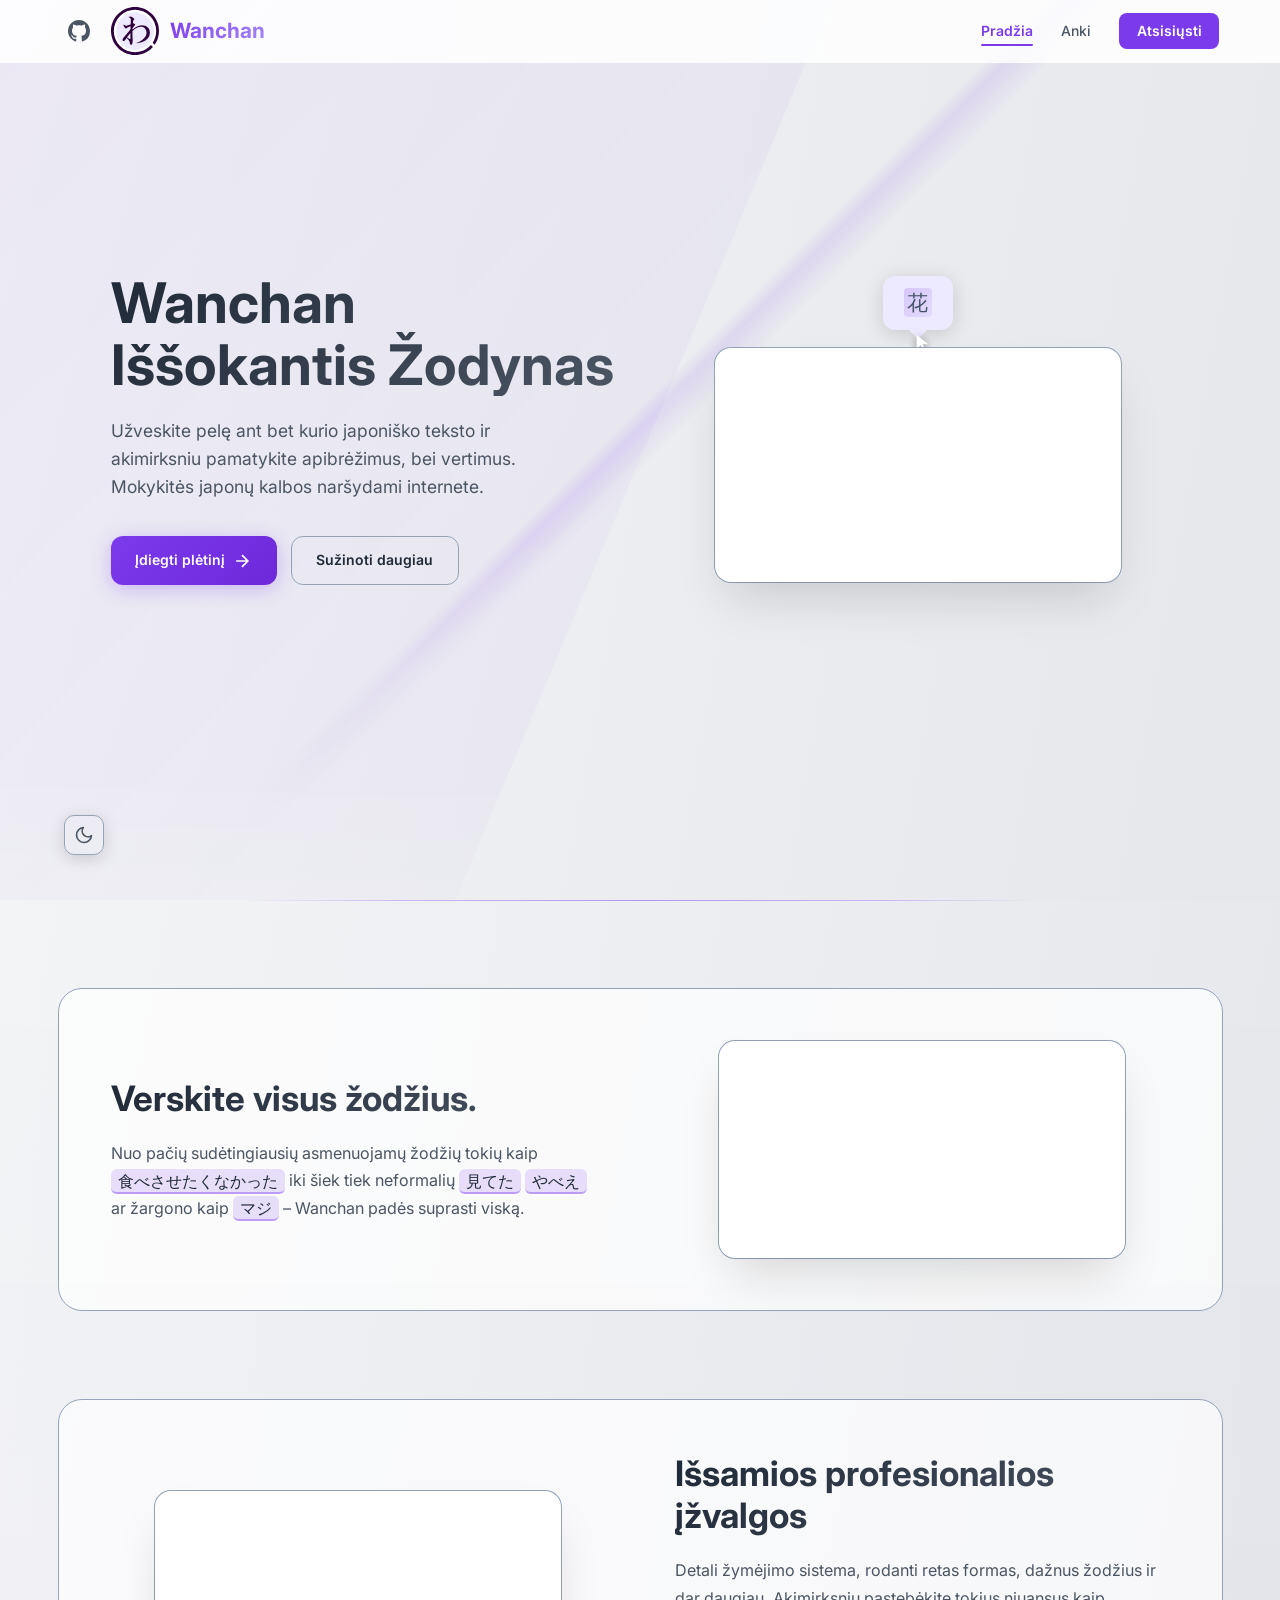
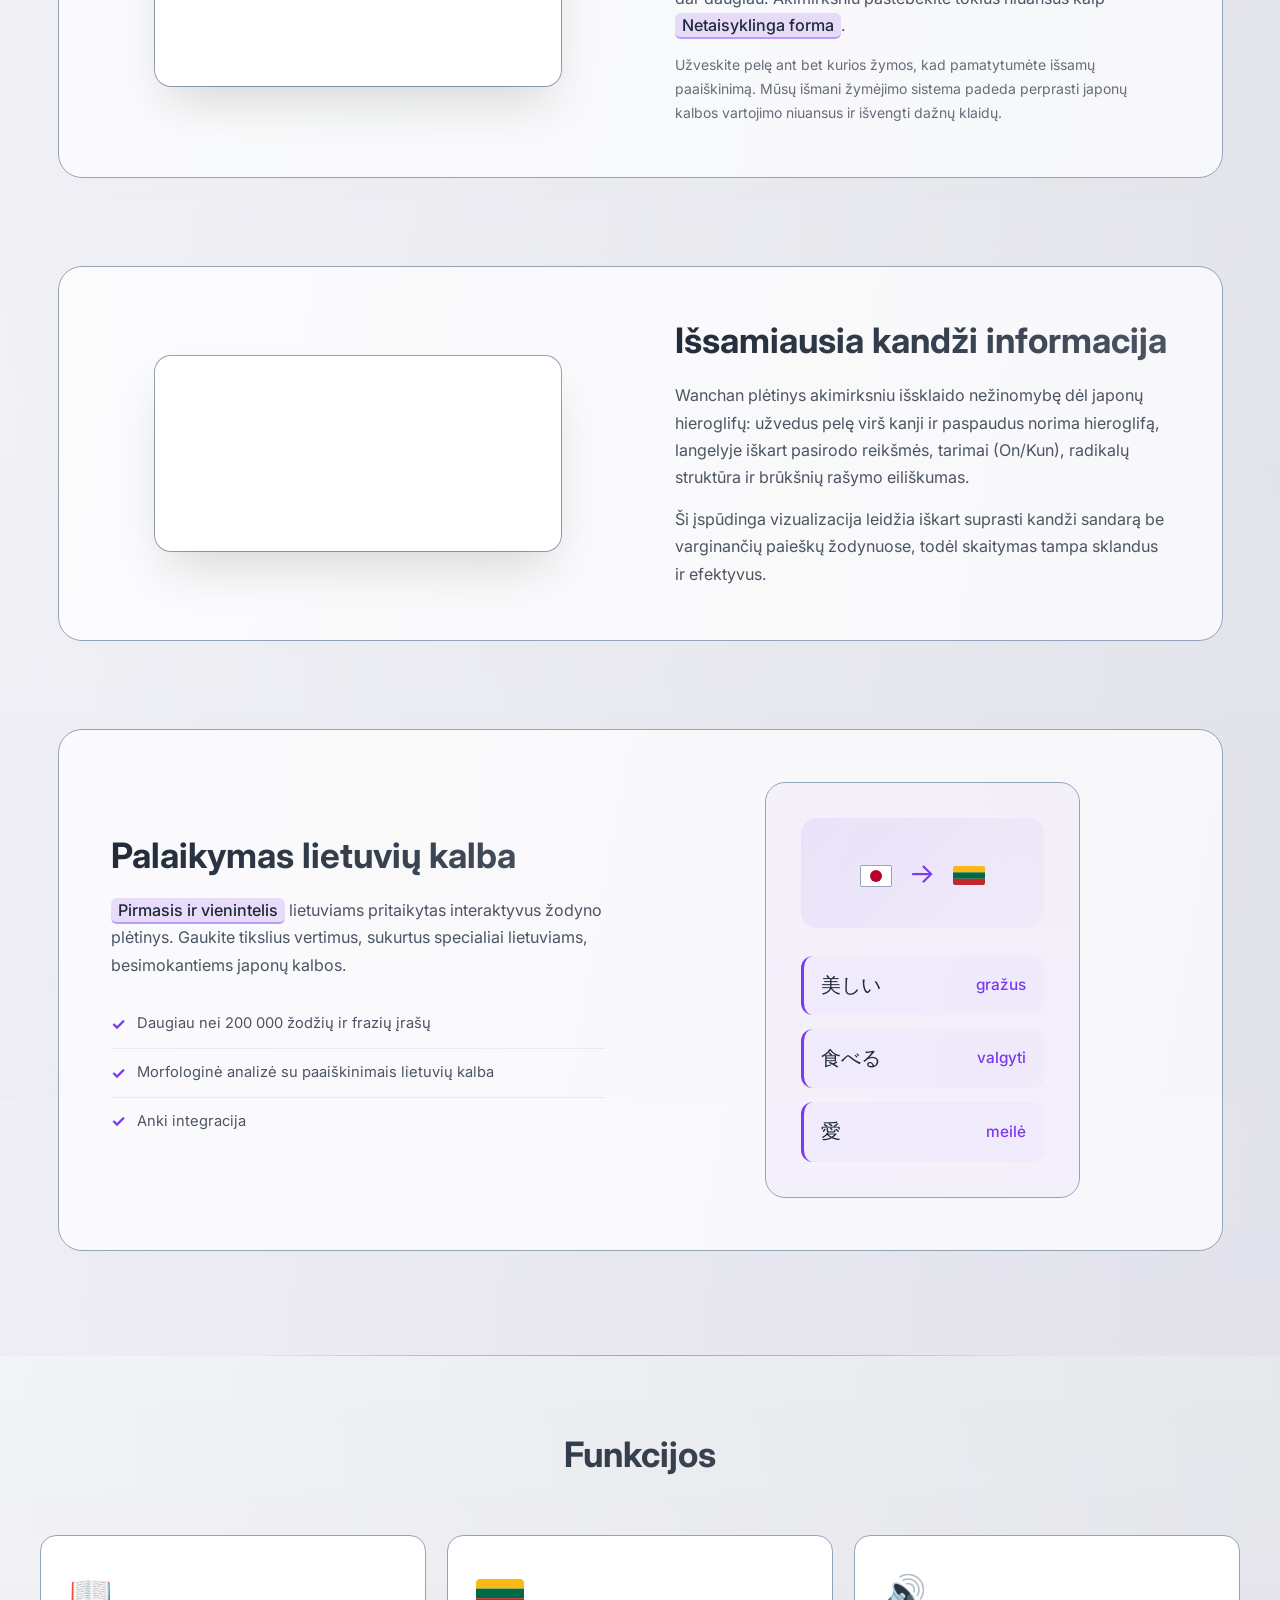
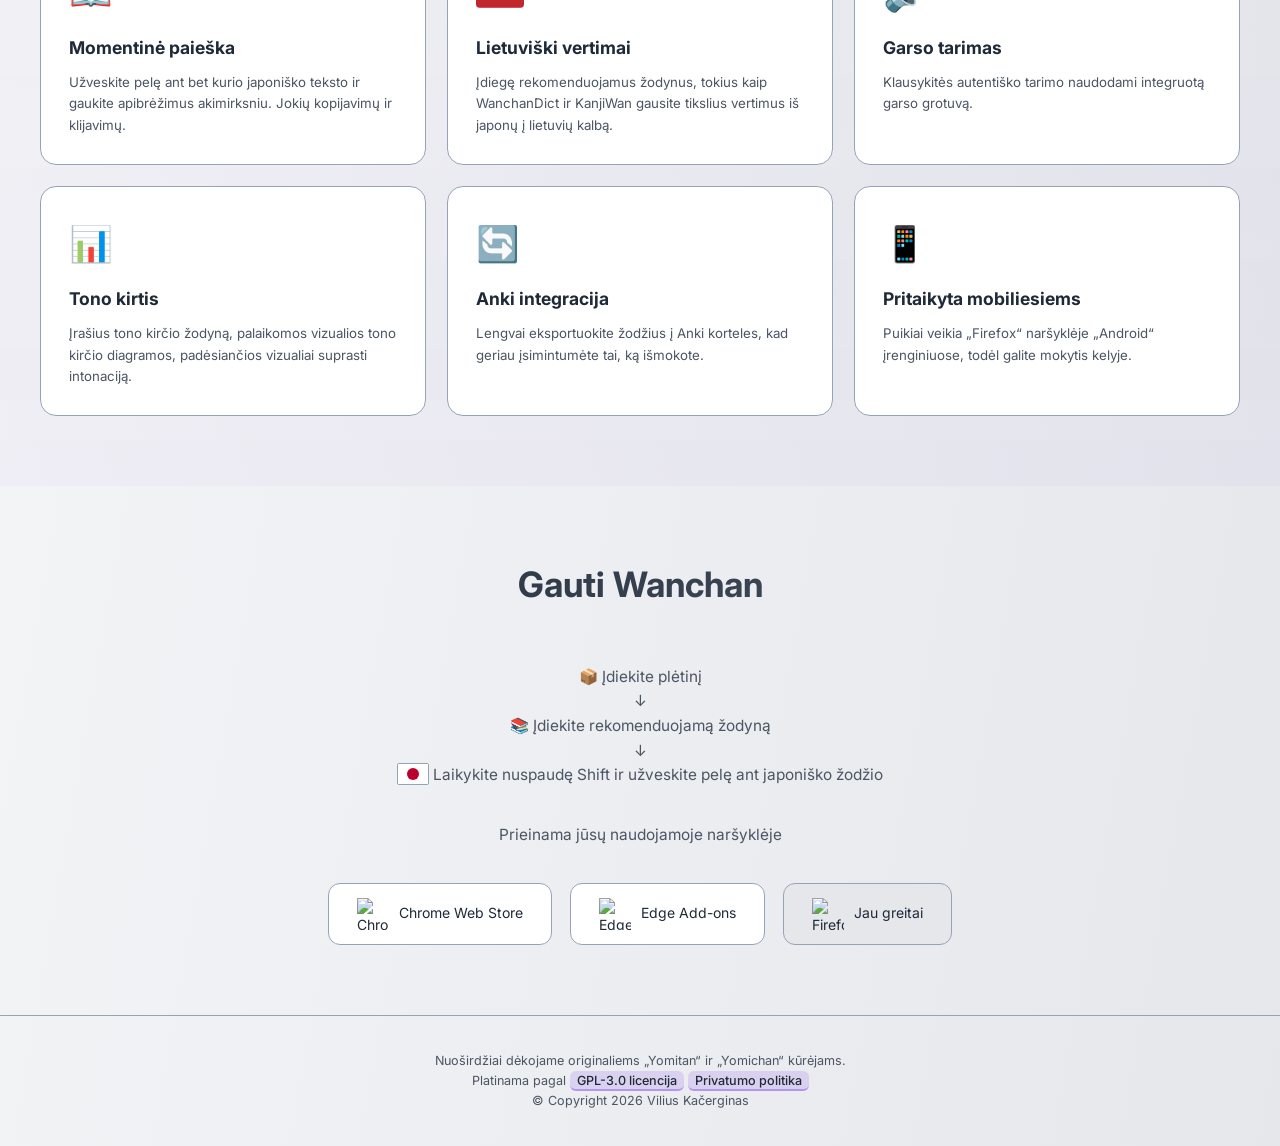
==== commit 3e58eef4: "Update on Microsoft Edge. Added url, updated class and name" ====
--- a/index.html
+++ b/index.html
@@ -77,7 +77,7 @@
             </button>
             <nav class="nav-links">
                 <a href="index.html" class="nav-link nav-link-active">Pradžia</a>
-                <a href="anki-setup.html" class="nav-link">Anki</a>
+                <a href="anki.html" class="nav-link">Anki</a>
                 <a href="#download" class="nav-link nav-link-cta">Atsisiųsti</a>
             </nav>
         </div>
@@ -611,16 +611,16 @@
                                 </svg> Laikykite nuspaudę Shift ir užveskite pelę ant japoniško žodžio</p>
             <p class="download-subtitle">Prieinama jūsų naudojamoje naršyklėje </p>
             <div class="download-buttons">
-                <a href="#" class="download-btn">
+                <a href="https://chromewebstore.google.com/detail/kgnnjpmaiaoaabejgaoibhchamifdppg?utm_source=item-share-cb" class="download-btn">
                     <img src="assets/icons/chrome-logo.svg" alt="Chrome" class="browser-icon">
                     <span>Chrome Web Store</span>
                 </a>
+                <a href="https://microsoftedge.microsoft.com/addons/detail/lhcpiecpapdbfflejhhcmhnlcfbnnahp" class="download-btn">
+                    <img src="assets/icons/edge-logo.svg" alt="Edge" class="browser-icon">
+                    <span>Edge Add-ons</span>
+                </a>
                 <a href="#" class="download-btn-soon">
                     <img src="assets/icons/fx-logo.svg" alt="Firefox" class="browser-icon">
-                    <span>Jau greitai</span>
-                </a>
-                <a href="#" class="download-btn-soon">
-                    <img src="assets/icons/edge-logo.svg" alt="Edge" class="browser-icon">
                     <span>Jau greitai</span>
                 </a>
             </div>
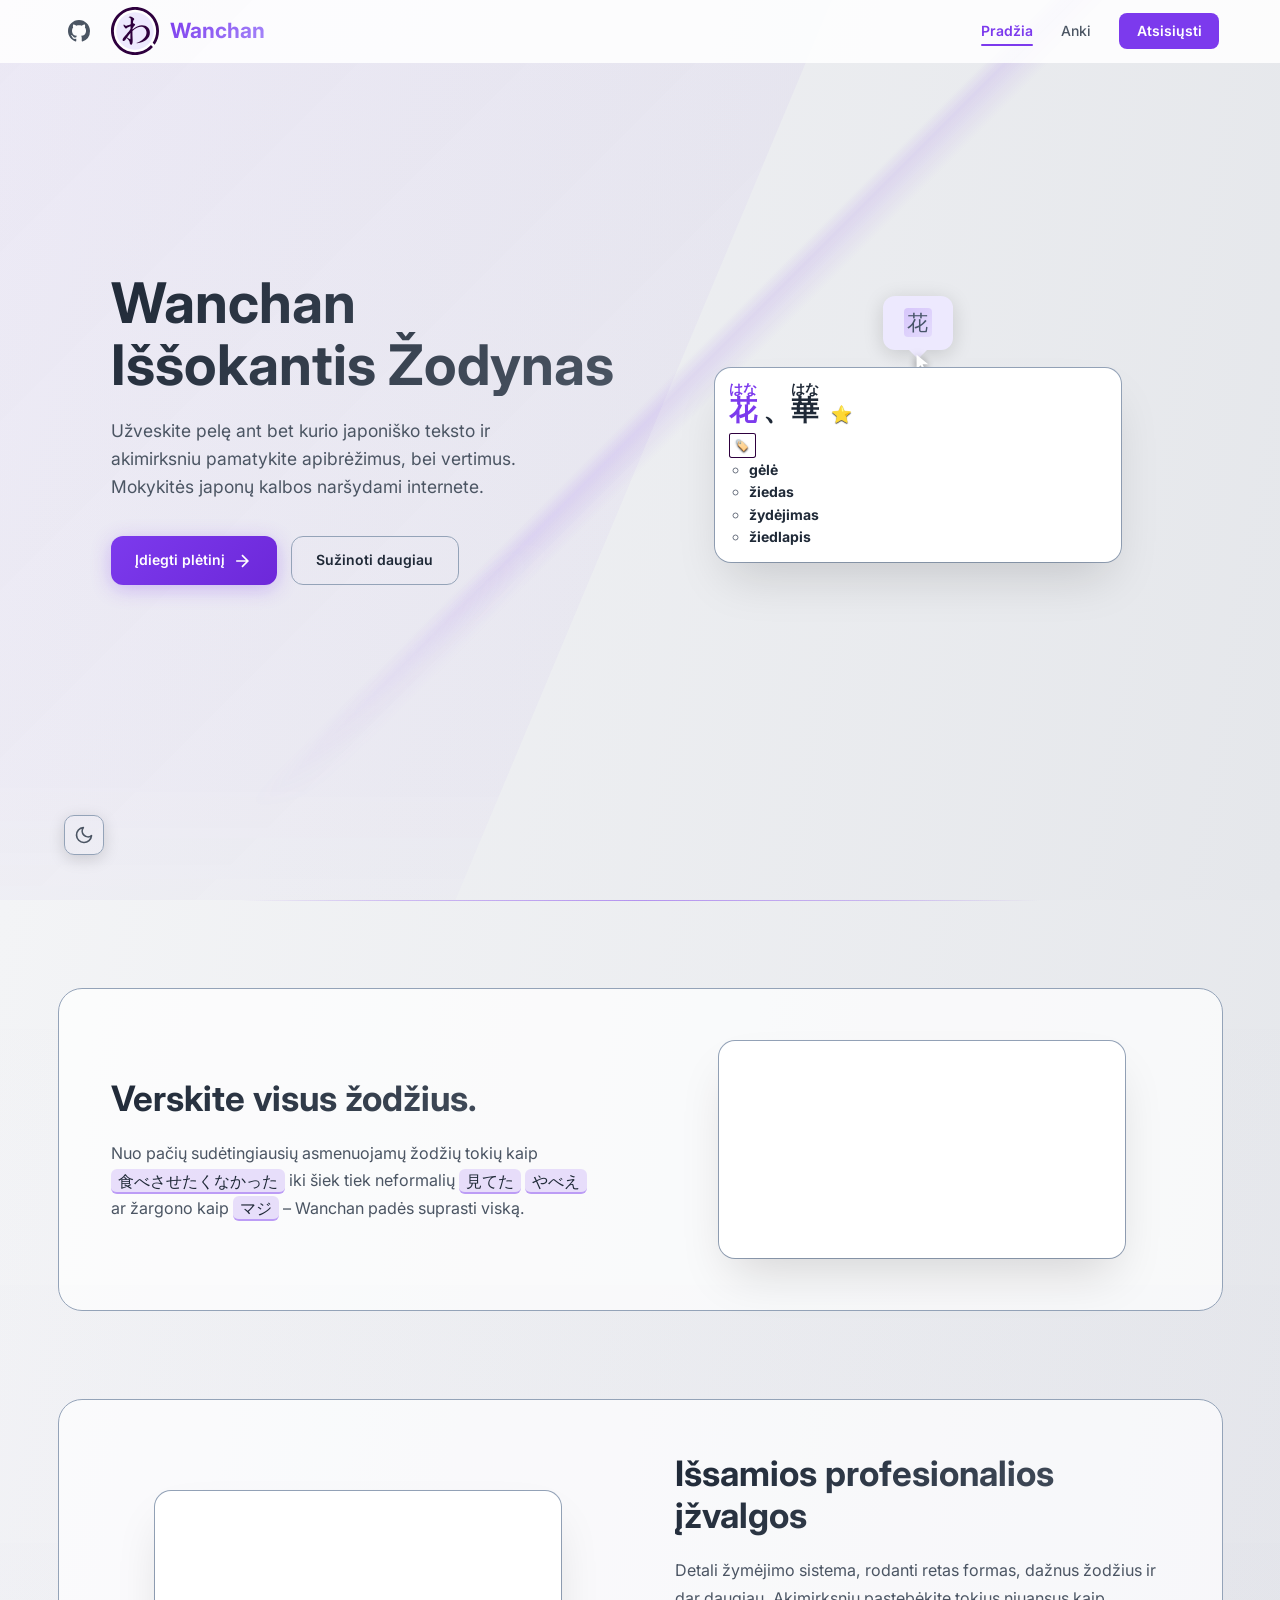
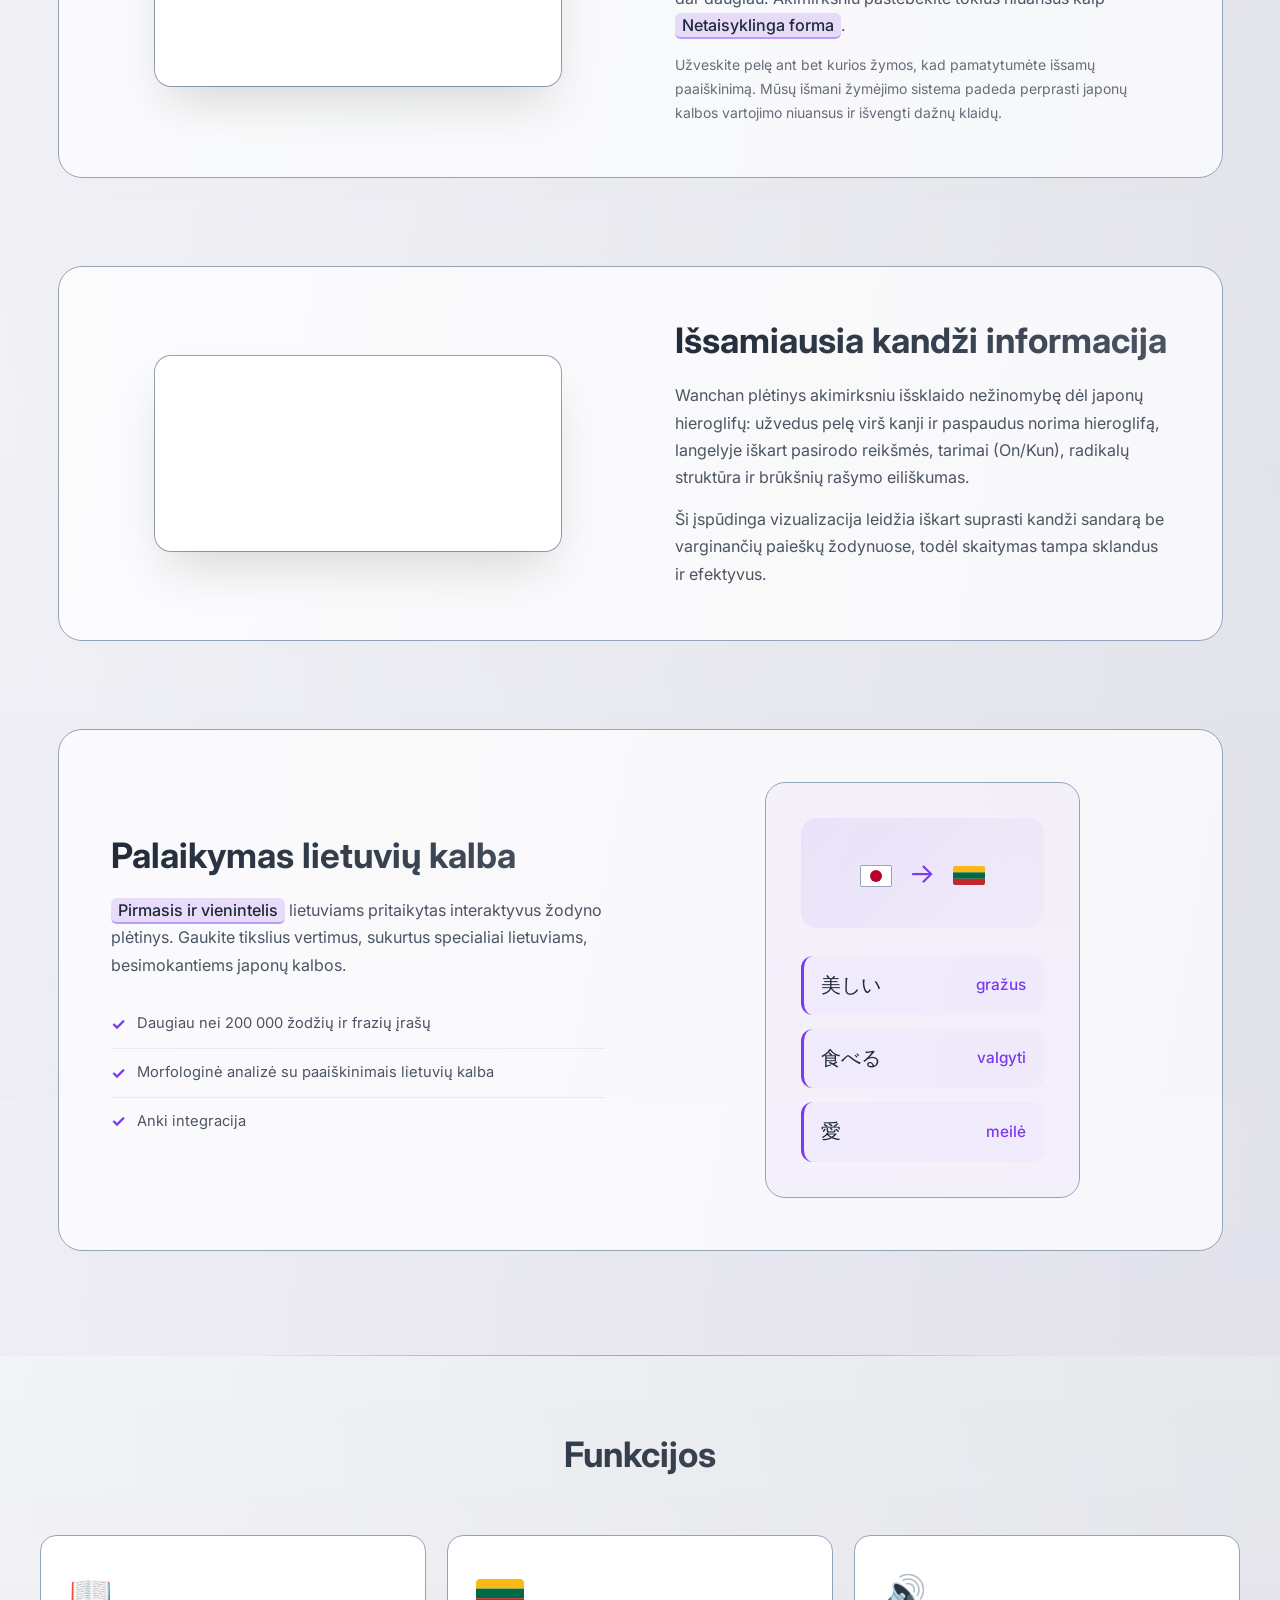
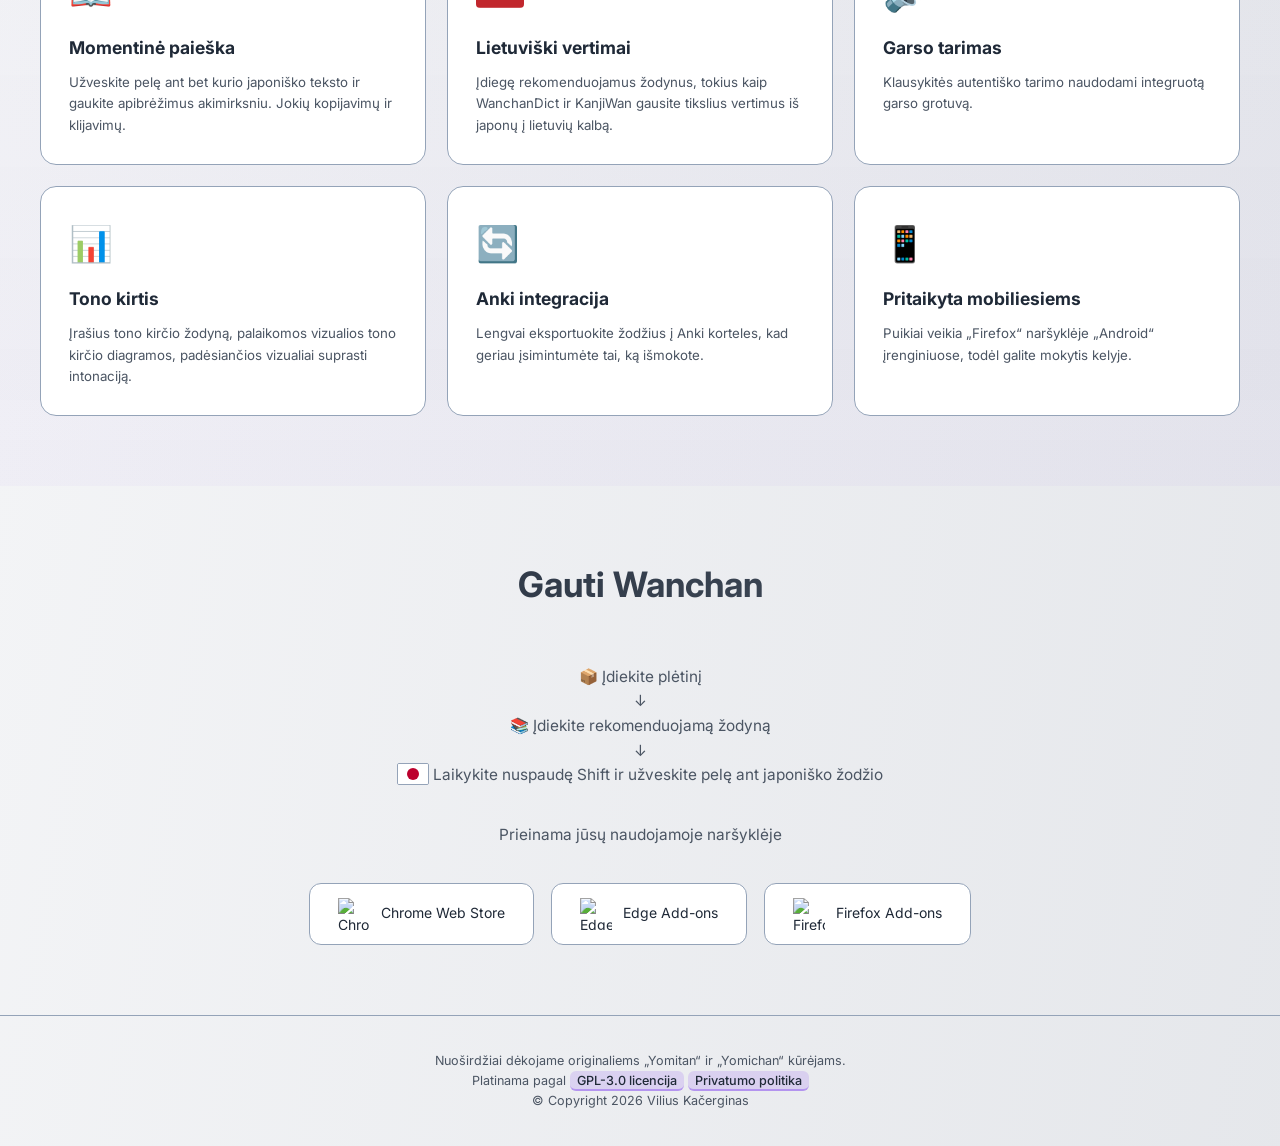
==== commit 35a234ee: "Update on Firefox. Added Firefox Add-ons link and class to active" ====
--- a/index.html
+++ b/index.html
@@ -619,9 +619,9 @@
                     <img src="assets/icons/edge-logo.svg" alt="Edge" class="browser-icon">
                     <span>Edge Add-ons</span>
                 </a>
-                <a href="#" class="download-btn-soon">
+                <a href="https://addons.mozilla.org/addon/wanchan_i%C5%A1%C5%A1okantis_%C5%BEodynas/" class="download-btn">
                     <img src="assets/icons/fx-logo.svg" alt="Firefox" class="browser-icon">
-                    <span>Jau greitai</span>
+                    <span>Firefox Add-ons</span>
                 </a>
             </div>
         </div>
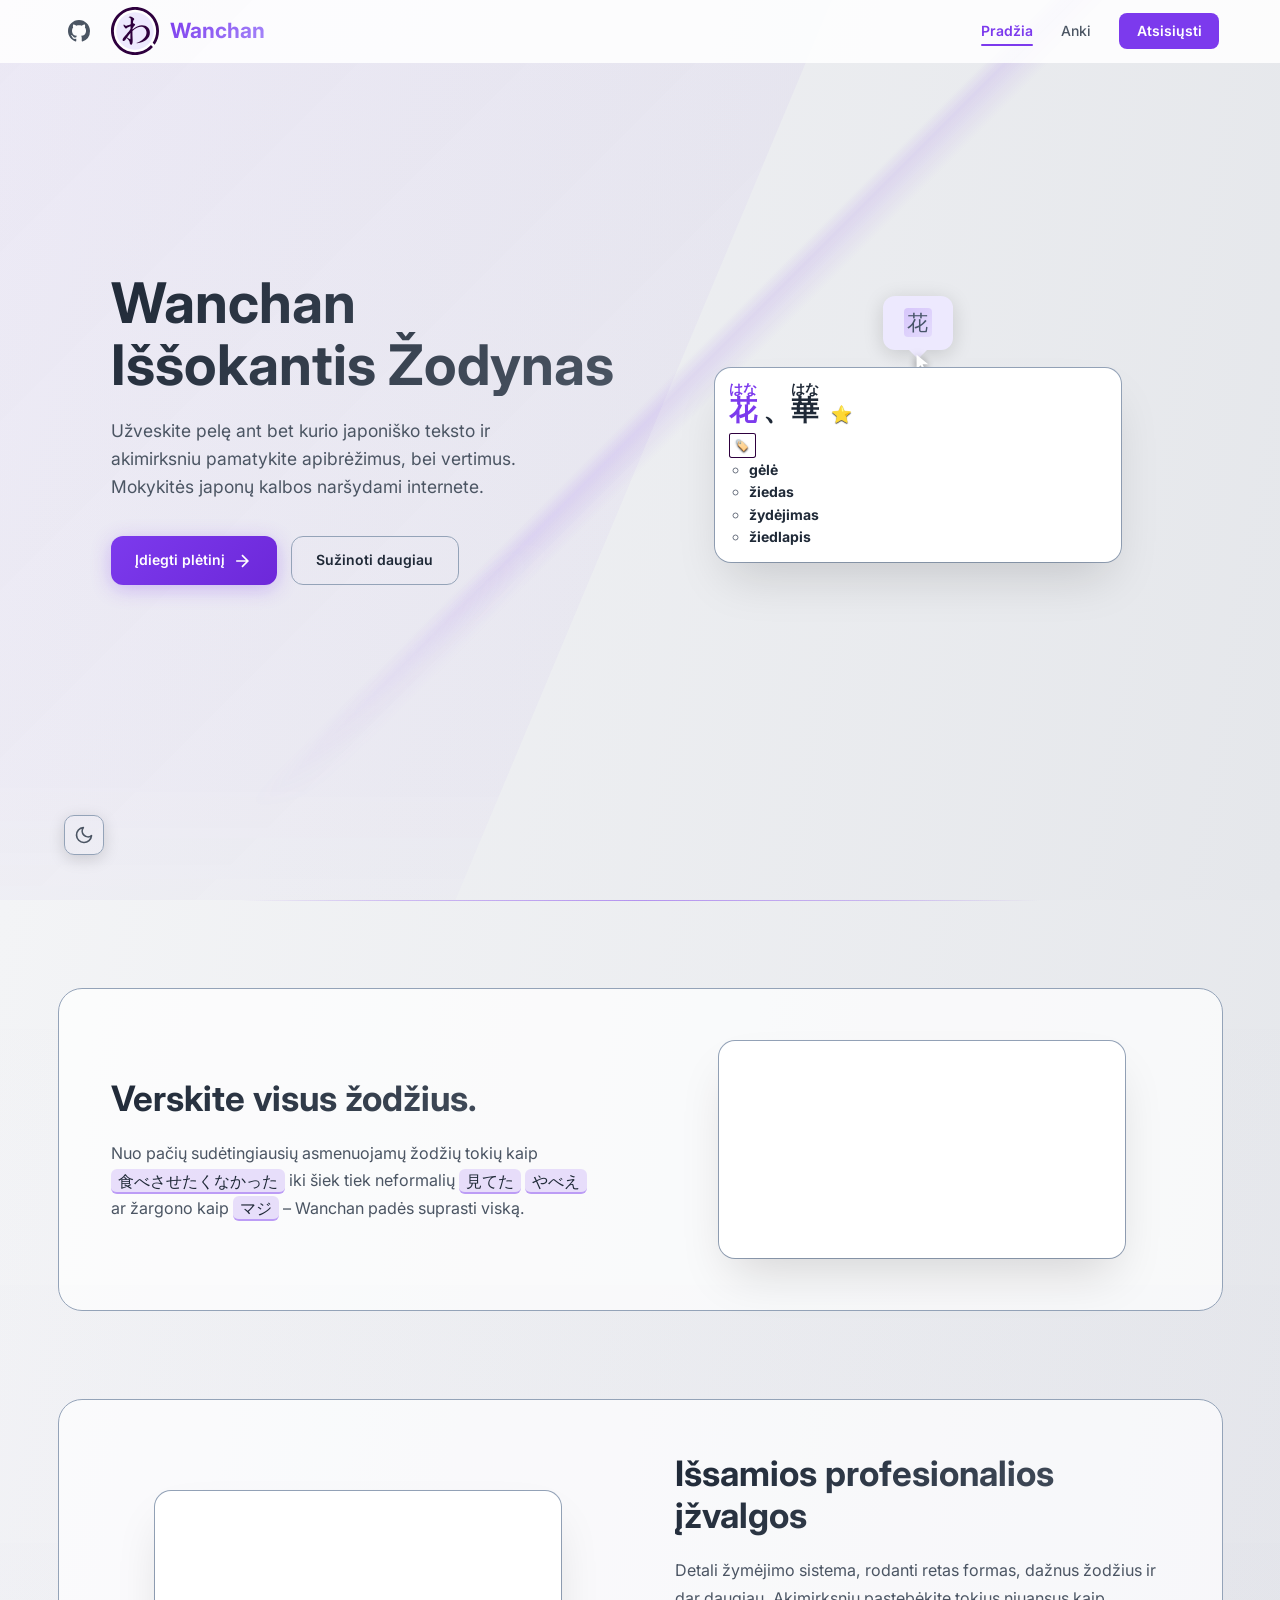
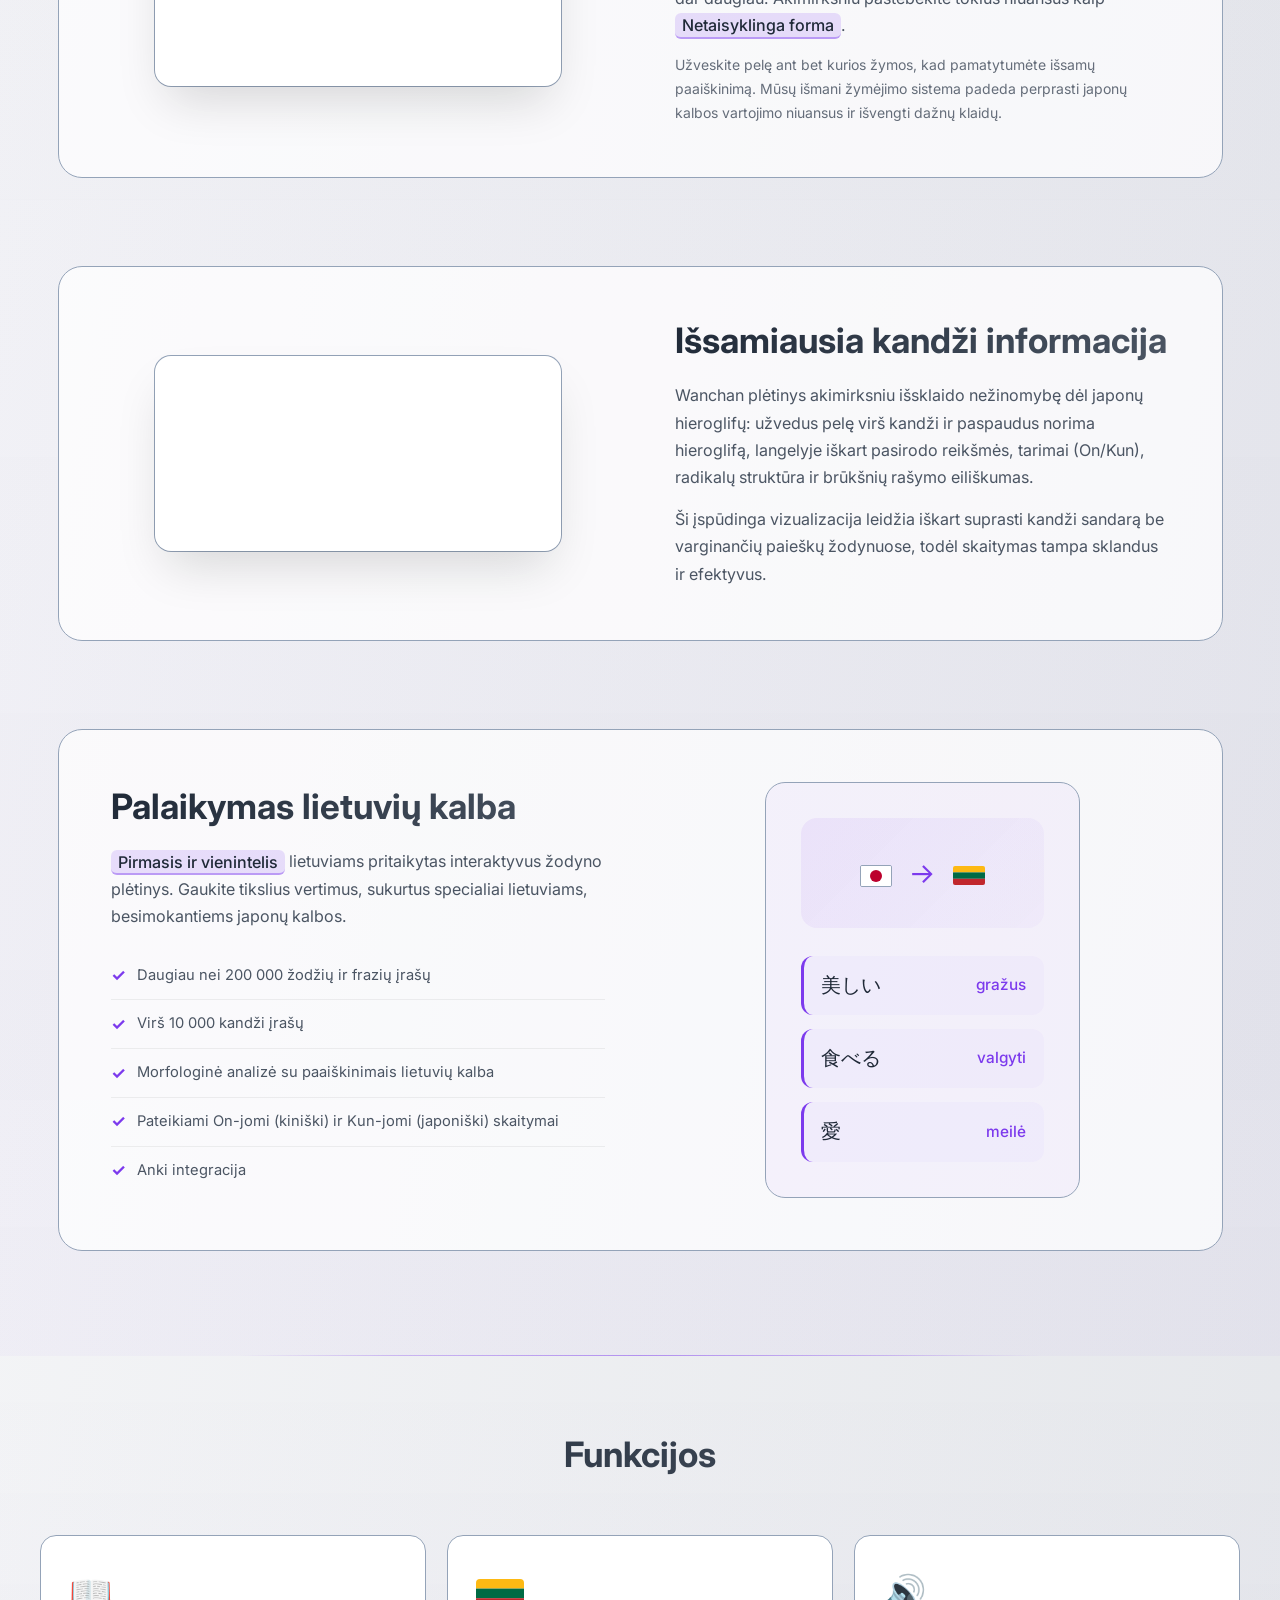
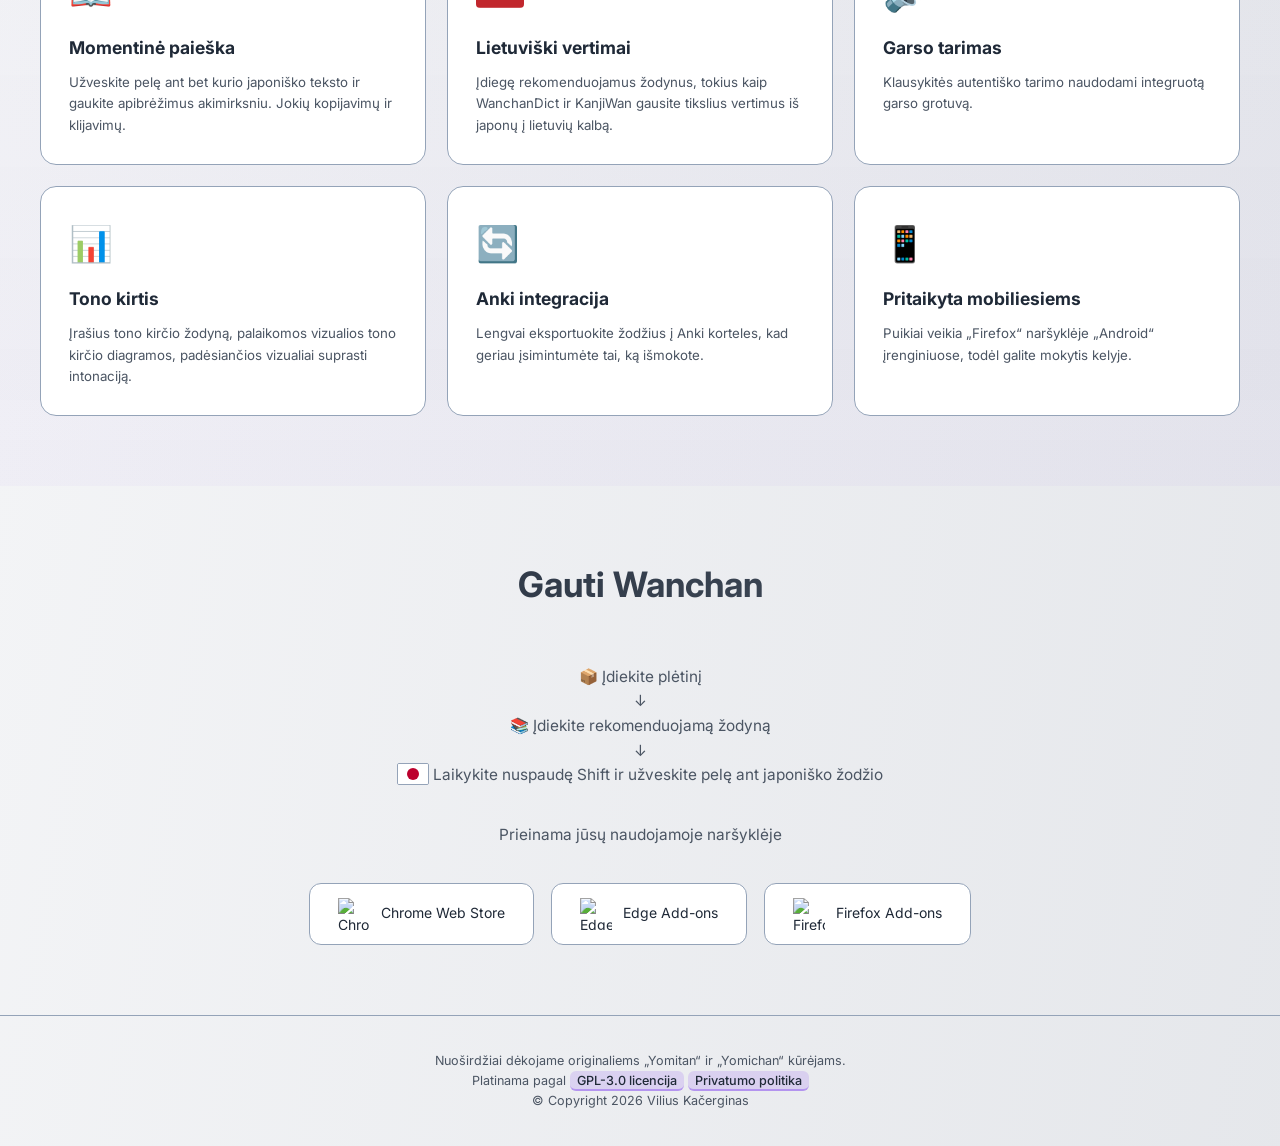
==== commit 617a4a5e: "Grammar from Kanji to Kandzi. Added more Features listings" ====
--- a/index.html
+++ b/index.html
@@ -346,7 +346,7 @@
                                                         <span class="tag-label-content" lang="ja">💢</span>
                                                     </span>
                                                 </span>
-                                                <span class="tag" title="Retai vartojama kanji forma"
+                                                <span class="tag" title="Retai vartojama kandži forma"
                                                     data-category="archaism">
                                                     <span class="tag-label">
                                                         <span class="tag-label-content" lang="ja">無</span>
@@ -407,7 +407,7 @@
             <div class="feature-highlight-card reverse-layout">
                 <div class="highlight-content">
                     <h3>Išsamiausia kandži informacija</h3>
-                    <p>Wanchan plėtinys akimirksniu išsklaido nežinomybę dėl japonų hieroglifų: užvedus pelę virš kanji ir paspaudus norima hieroglifą,
+                    <p>Wanchan plėtinys akimirksniu išsklaido nežinomybę dėl japonų hieroglifų: užvedus pelę virš kandži ir paspaudus norima hieroglifą,
                      langelyje iškart pasirodo reikšmės, tarimai (On/Kun), radikalų struktūra ir brūkšnių rašymo eiliškumas.</p>
                      <p>Ši įspūdinga vizualizacija leidžia iškart suprasti kandži sandarą be varginančių
                      paieškų žodynuose, todėl skaitymas tampa sklandus ir efektyvus.</p>
@@ -456,7 +456,7 @@
                                                         <span class="tag-label-content" lang="ja">💢</span>
                                                     </span>
                                                 </span>
-                                                <span class="tag" title="Retai vartojama kanji forma"
+                                                <span class="tag" title="Retai vartojama kandži forma"
                                                     data-category="archaism">
                                                     <span class="tag-label">
                                                         <span class="tag-label-content" lang="ja">無</span>
@@ -509,7 +509,9 @@
                         Gaukite tikslius vertimus, sukurtus specialiai lietuviams, besimokantiems japonų kalbos.</p>
                     <ul class="highlight-features-list">
                         <li><span class="feature-check">✓</span> Daugiau nei 200 000 žodžių ir frazių įrašų</li>
+                        <li><span class="feature-check">✓</span> Virš 10 000 kandži įrašų</li>
                         <li><span class="feature-check">✓</span> Morfologinė analizė su paaiškinimais lietuvių kalba</li>
+                        <li><span class="feature-check">✓</span> Pateikiami On-jomi (kiniški) ir Kun-jomi (japoniški) skaitymai</li>
                         <li><span class="feature-check">✓</span> Anki integracija</li>
                     </ul>
                 </div>
--- a/css/styles.css
+++ b/css/styles.css
@@ -870,18 +870,13 @@
     filter: drop-shadow(0 2px 6px rgba(0, 0, 0, 0.6));
     z-index: 100;
     pointer-events: none;
-    animation: cursor-to-tag 4s ease-in-out infinite;
     margin-left: 0.625rem;
     margin-top: 0.625rem;
 }
 
-.animated-kanji {
-    animation: cursor-to-kanji 4s ease-in-out infinite;
-}
-
 /* Highlight effect on netaisyklinga tag when cursor hovers */
 .highlight-animation {
-    animation: tag-highlight 4s ease-in-out infinite;
+    /* Animation synced with cursor */
 }
 
 /* Animated Footer Tooltip - Inside popup, overlays content */
@@ -898,11 +893,22 @@
     background: var(--popup-bg);
     border-top: 1px solid var(--border-color);
     border-radius: 0 0 16px 16px;
-    /* Animation synced with cursor */
     opacity: 0;
     transform: translateY(100%);
+    z-index: 200;
+}
+
+/* Synchronized Popup Demo Animations - Controlled via JS IntersectionObserver */
+.popup-demo-wrapper.is-visible .animated-cursor {
+    animation: cursor-to-tag 4s ease-in-out infinite;
+}
+
+.popup-demo-wrapper.is-visible .highlight-animation {
+    animation: tag-highlight 4s ease-in-out infinite;
+}
+
+.popup-demo-wrapper.is-visible .animated-footer-tooltip {
     animation: tooltip-reveal 4s ease-in-out infinite;
-    z-index: 200;
 }
 
 .tooltip-content {
